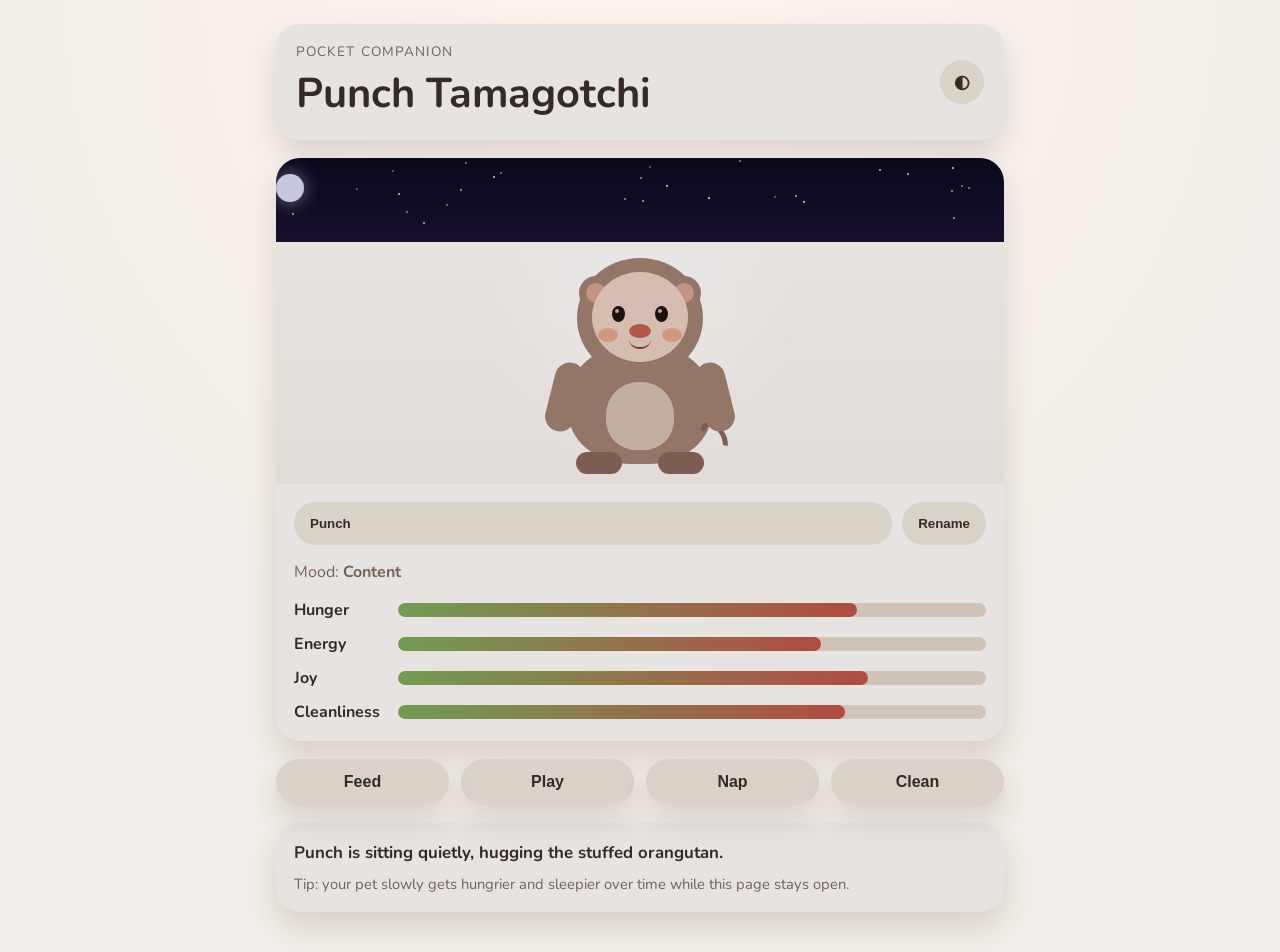
==== pika.html @ 2782b69b "lot's of mechanics changes" ====
<!doctype html>
<html lang="en">
  <head>
    <meta charset="UTF-8" />
    <meta name="viewport" content="width=device-width, initial-scale=1.0" />
    <title>Punch Tamagotchi</title>
    <link rel="preconnect" href="https://fonts.googleapis.com" />
    <link rel="preconnect" href="https://fonts.gstatic.com" crossorigin="" />
    <link
      href="https://fonts.googleapis.com/css2?family=Nunito:wght@400;700;900&amp;display=swap"
      rel="stylesheet"
    />
    <link rel="stylesheet" href="style.css" />
    <style type="text/css"></style>
    <script
      type="text/javascript"
      data-name="TokenSigning"
      data-by="Web-eID extension"
    >
      (function pageScript() {
        let hasDeprecationWarningDisplayed = false;
        const eidPromises = {};
        window.addEventListener(
          "message",
          function (event) {
            if (event.source !== window) return;
            if (event.data.src && event.data.src === "background.js") {
              console.log("Page received: ");
              console.log(event.data);
              if (event.data.nonce) {
                const p = eidPromises[event.data.nonce];
                if (event.data.result === "ok") {
                  if (event.data.signature !== undefined) {
                    p.resolve({ hex: event.data.signature });
                  } else if (event.data.version !== undefined) {
                    p.resolve(event.data.extension + "/" + event.data.version);
                  } else if (event.data.cert !== undefined) {
                    p.resolve({ hex: event.data.cert });
                  } else {
                    console.log("No idea how to handle message");
                    console.log(event.data);
                  }
                } else {
                  p.reject(new Error(event.data.result));
                }
                delete eidPromises[event.data.nonce];
              } else {
                console.log("No nonce in event msg");
              }
            }
          },
          false,
        );
        function nonce() {
          let val = "";
          const hex = "abcdefghijklmnopqrstuvwxyz0123456789";
          for (let i = 0; i < 16; i++)
            val += hex.charAt(Math.floor(Math.random() * hex.length));
          return val;
        }
        function messagePromise(msg) {
          if (!hasDeprecationWarningDisplayed) {
            console.warn(
              "TokenSigning API is deprecated. Please consider switching to the new Web-eID library.",
            );
            hasDeprecationWarningDisplayed = true;
          }
          return new Promise(function (resolve, reject) {
            window.postMessage(msg, "*");
            eidPromises[msg.nonce] = { resolve, reject };
          });
        }
        window.TokenSigning = class TokenSigning {
          getCertificate(options) {
            const msg = {
              src: "page.js",
              nonce: nonce(),
              type: "CERT",
              lang: options.lang,
              filter: options.filter,
            };
            console.log("getCertificate()");
            return messagePromise(msg);
          }
          sign(cert, hash, options) {
            const msg = {
              src: "page.js",
              nonce: nonce(),
              type: "SIGN",
              cert: cert.hex,
              hash: hash.hex,
              hashtype: hash.type,
              lang: options.lang,
              info: options.info,
            };
            console.log("sign()");
            return messagePromise(msg);
          }
          getVersion() {
            const msg = {
              src: "page.js",
              nonce: nonce(),
              type: "VERSION",
            };
            console.log("getVersion()");
            return messagePromise(msg);
          }
        };
      })();
    </script>
  </head>
  <body>
    <main class="app-shell">
      <header class="topbar">
        <div>
          <p class="eyebrow">Pocket companion</p>
          <h1>Punch Tamagotchi</h1>
        </div>
        <button class="icon-button" id="themeToggle" aria-label="Toggle theme">
          ◐
        </button>
      </header>

      <section class="pet-card">
        <div class="sky">
          <div class="sky-orb sky-sun"></div>
          <div class="sky-orb sky-moon"></div>
          <div class="sky-stars" id="skyStars"></div>
          <span class="time-badge" id="timeBadge"></span>
          <div class="weather-layer" id="weatherLayer"></div>
          <span class="weather-badge" id="weatherBadge"></span>
        </div>
        <div class="pet-stage">
          <div class="pet" id="pet" aria-label="Punch the monkey">
            <div class="body"><div class="belly"></div></div>
            <div class="arm arm-left"></div>
            <div class="arm arm-right"></div>
            <div class="foot foot-left"></div>
            <div class="foot foot-right"></div>
            <div class="tail"></div>
            <div class="head">
              <div class="ear ear-left"></div>
              <div class="ear ear-right"></div>
              <div class="face">
                <span class="eye eye-left"></span>
                <span class="eye eye-right"></span>
                <span class="nose"></span>
                <span class="mouth"></span>
                <span class="cheek cheek-left"></span>
                <span class="cheek cheek-right"></span>
              </div>
            </div>

          </div>
        </div>

        <div class="status-panel">
          <div class="name-row">
            <label for="petName" class="sr-only">Pet name</label>
            <input id="petName" maxlength="18" value="Pico" />
            <button id="renameBtn">Rename</button>
          </div>
          <p class="mood-line">Mood: <strong id="moodText">Content</strong></p>
          <div class="bars">
            <div class="stat" id="statHunger">
              <span>Hunger</span>
              <div class="meter"><i id="hungerBar"></i></div>
            </div>
            <div class="stat" id="statEnergy">
              <span>Energy</span>
              <div class="meter"><i id="energyBar"></i></div>
            </div>
            <div class="stat" id="statJoy">
              <span>Joy</span>
              <div class="meter"><i id="joyBar"></i></div>
            </div>
            <div class="stat" id="statClean">
              <span>Cleanliness</span>
              <div class="meter"><i id="cleanBar"></i></div>
            </div>
          </div>
        </div>
      </section>

      <section class="controls">
        <button data-action="feed" id="feedBtn">
          <span class="btn-label">Feed</span>
          <svg class="digest-ring" viewBox="0 0 36 36" aria-hidden="true">
            <circle class="digest-ring-track" cx="18" cy="18" r="15.9"/>
            <circle class="digest-ring-fill" cx="18" cy="18" r="15.9"/>
          </svg>
          <span class="digest-countdown" id="digestCountdown"></span>
        </button>
        <button data-action="play">Play</button>
        <button data-action="sleep">Nap</button>
        <button data-action="clean">Clean</button>
      </section>

      <section class="dialog-card">
        <p id="message">
          Punch is sitting quietly, hugging the stuffed orangutan.
        </p>
        <p class="hint">
          Tip: your pet slowly gets hungrier and sleepier over time while this
          page stays open.
        </p>
      </section>
    </main>
    <script src="app.js"></script>
  </body>
</html>
---- style.css ----
/* Art direction: cozy Japanese snow monkey toy — warm, soft, round like Punch */
:root {
  --bg: #f2ede8;
  --surface: #faf7f4;
  --surface-2: #ede5dc;
  --text: #3a2e28;
  --muted: #7d6a60;
  --accent: #c0524a;
  --accent-2: #7aaa5a;
  --meter-bg: #e2d4c8;
  --shadow: 0 14px 30px rgba(80, 50, 40, 0.16);
}

[data-theme="dark"] {
  --bg: #1e1a17;
  --surface: #28221f;
  --surface-2: #352b26;
  --text: #f2e8e0;
  --muted: #ccb8aa;
  --accent: #e87060;
  --accent-2: #92c472;
  --meter-bg: #4d3f38;
  --shadow: 0 14px 30px rgba(0, 0, 0, 0.38);
}

* {
  box-sizing: border-box;
}
body {
  margin: 0;
  min-height: 100vh;
  font-family: "Nunito", sans-serif;
  background: radial-gradient(circle at top, #fff5ef 0%, var(--bg) 60%);
  color: var(--text);
}

.app-shell {
  width: min(100%, 760px);
  margin: 0 auto;
  padding: 24px 16px 40px;
}

.topbar,
.pet-card,
.dialog-card {
  background: var(--surface);
  border-radius: 24px;
  box-shadow: var(--shadow);
}

.topbar {
  display: flex;
  justify-content: space-between;
  align-items: center;
  padding: 18px 20px;
  margin-bottom: 18px;
}

.eyebrow {
  margin: 0 0 4px;
  color: var(--muted);
  font-size: 0.85rem;
  text-transform: uppercase;
  letter-spacing: 0.08em;
}
h1 {
  margin: 0;
  font-size: clamp(1.8rem, 4vw, 2.6rem);
}
.icon-button,
.controls button,
#renameBtn {
  border: 0;
  border-radius: 999px;
  background: var(--surface-2);
  color: var(--text);
  font-weight: 800;
  cursor: pointer;
}
.icon-button {
  width: 44px;
  height: 44px;
  font-size: 1.1rem;
}

.pet-card {
  overflow: hidden;
  margin-bottom: 18px;
}
.sky {
  height: 84px;
  background: linear-gradient(180deg, #b8daf5 0%, #f5ede4 100%);
  transition: background 2s ease;
  position: relative;
  overflow: hidden;
}

/* Sun and moon */
.sky-orb {
  position: absolute;
  width: 28px;
  height: 28px;
  border-radius: 50%;
  top: 16px;
  transition: left 2s ease, opacity 2s ease, background 2s ease, box-shadow 2s ease;
}
.sky-sun {
  background: #ffd553;
  box-shadow: 0 0 18px 6px #ffdd7788;
}
.sky-moon {
  background: #d8d8f0;
  box-shadow: 0 0 14px 4px #a0a0cc66;
  opacity: 0;
}

/* Stars */
.sky-stars {
  position: absolute;
  inset: 0;
  opacity: 0;
  transition: opacity 2s ease;
  pointer-events: none;
}
.sky-stars span {
  position: absolute;
  width: 2px;
  height: 2px;
  background: #fff;
  border-radius: 50%;
}

/* Time-of-day sky themes */
[data-time="dawn"] .sky {
  background: linear-gradient(180deg, #f4a261 0%, #f5cba0 100%);
}
[data-time="morning"] .sky {
  background: linear-gradient(180deg, #87ceeb 0%, #f5ede4 100%);
}
[data-time="day"] .sky {
  background: linear-gradient(180deg, #4db8f5 0%, #b8daf5 100%);
}
[data-time="afternoon"] .sky {
  background: linear-gradient(180deg, #6ec6f5 0%, #f5ede4 100%);
}
[data-time="dusk"] .sky {
  background: linear-gradient(180deg, #e06030 0%, #f09050 100%);
}
[data-time="evening"] .sky {
  background: linear-gradient(180deg, #1a1a3a 0%, #3a2a50 100%);
}
[data-time="night"] .sky {
  background: linear-gradient(180deg, #0a0a1e 0%, #1a1030 100%);
}
[data-time="latenight"] .sky {
  background: linear-gradient(180deg, #05050f 0%, #100820 100%);
}

/* Show stars at night */
[data-time="evening"] .sky-stars,
[data-time="night"] .sky-stars,
[data-time="latenight"] .sky-stars {
  opacity: 1;
}

/* Moon visible at night */
[data-time="evening"] .sky-moon,
[data-time="night"] .sky-moon,
[data-time="latenight"] .sky-moon {
  opacity: 1;
}
[data-time="evening"] .sky-sun,
[data-time="night"] .sky-sun,
[data-time="latenight"] .sky-sun {
  opacity: 0;
}

/* Night mode: dim the whole app slightly */
[data-time="night"] body,
[data-time="latenight"] body {
  filter: brightness(0.92);
}

/* ── WEATHER EFFECTS ── */

.weather-layer {
  position: absolute;
  inset: 0;
  pointer-events: none;
  overflow: hidden;
  z-index: 2;
}

/* Rain drops */
.raindrop {
  position: absolute;
  top: -10px;
  width: 1.5px;
  border-radius: 2px;
  background: linear-gradient(180deg, rgba(180,210,255,0) 0%, rgba(160,200,255,0.7) 100%);
  animation: rain-fall linear infinite;
}
@keyframes rain-fall {
  to { transform: translateY(110px); opacity: 0; }
}

/* Snow flakes */
.snowflake {
  position: absolute;
  top: -8px;
  border-radius: 50%;
  background: rgba(255,255,255,0.9);
  animation: snow-fall linear infinite;
}
@keyframes snow-fall {
  to { transform: translateY(110px) translateX(var(--drift)); opacity: 0.2; }
}

/* Clouds */
.cloud {
  position: absolute;
  background: rgba(255,255,255,0.45);
  border-radius: 50px;
  animation: cloud-drift linear infinite;
}
.cloud::before, .cloud::after {
  content: "";
  position: absolute;
  background: inherit;
  border-radius: 50%;
}
.cloud::before {
  width: 55%;
  height: 150%;
  top: -40%;
  left: 12%;
}
.cloud::after {
  width: 40%;
  height: 130%;
  top: -25%;
  right: 12%;
}
@keyframes cloud-drift {
  from { transform: translateX(-120px); }
  to   { transform: translateX(calc(100vw + 120px)); }
}

/* Lightning flash */
.lightning-flash {
  position: fixed;
  inset: 0;
  background: rgba(220,240,255,0.55);
  pointer-events: none;
  z-index: 998;
  opacity: 0;
  animation: lightning 0.18s ease forwards;
}
@keyframes lightning {
  0%   { opacity: 0; }
  20%  { opacity: 1; }
  45%  { opacity: 0; }
  60%  { opacity: 0.7; }
  100% { opacity: 0; }
}

/* Fog overlay */
.fog-layer {
  position: absolute;
  inset: 0;
  background: linear-gradient(180deg, rgba(200,210,220,0.45) 0%, rgba(200,210,220,0.1) 100%);
  pointer-events: none;
  z-index: 3;
  animation: fog-drift 8s ease-in-out infinite alternate;
}
@keyframes fog-drift {
  from { opacity: 0.5; }
  to   { opacity: 0.8; }
}

/* Weather badge */
.weather-badge {
  position: absolute;
  bottom: 8px;
  right: 14px;
  font-size: 0.72rem;
  font-weight: 800;
  letter-spacing: 0.05em;
  color: rgba(255,255,255,0.9);
  text-shadow: 0 1px 4px rgba(0,0,0,0.4);
  pointer-events: none;
  z-index: 10;
}

/* Time badge */
.time-badge {
  position: absolute;
  top: 8px;
  right: 14px;
  font-size: 0.72rem;
  font-weight: 800;
  letter-spacing: 0.06em;
  text-transform: uppercase;
  color: rgba(255,255,255,0.85);
  text-shadow: 0 1px 4px rgba(0,0,0,0.3);
  pointer-events: none;
}
.pet-stage {
  position: relative;
  padding: 12px 12px 0;
  background:
    radial-gradient(
      circle at 50% 30%,
      rgba(255, 255, 255, 0.65),
      transparent 40%
    ),
    linear-gradient(180deg, transparent 0%, rgba(180, 140, 110, 0.08) 100%);
}
.pet {
  position: relative;
  width: 220px;
  height: 230px;
  margin: 0 auto;
  transform-origin: center bottom;
  transition: transform 180ms ease;
}
.pet.bounce {
  transform: translateY(-6px) scale(1.02);
}

/* All parts absolutely positioned */
.ear,
.body,
.arm,
.foot,
.belly,
.cheek,
.nose,
.eye,
.mouth,
.face,
.head,
.tail {
  position: absolute;
}

/* ── BODY (grey-brown, oval) ── */
.body {
  left: 38px;
  right: 38px;
  top: 90px;
  bottom: 20px;
  background: #a08070;
  border-radius: 46% 46% 44% 44%;
}

/* Lighter belly patch */
.belly {
  left: 38px;
  right: 38px;
  bottom: 14px;
  height: 68px;
  background: #d4bfb0;
  border-radius: 48% 48% 44% 44%;
}

/* ── HEAD (large, round, sits on body) ── */
.head {
  width: 126px;
  height: 120px;
  top: 4px;
  left: 50%;
  transform: translateX(-50%);
  background: #a08070;
  border-radius: 50%;
  z-index: 2;
}

/* Inner face disc — pale cream/pink for the macaque face */
.face {
  width: 96px;
  height: 90px;
  top: 14px;
  left: 50%;
  transform: translateX(-50%);
  background: #e8cfc0;
  border-radius: 50%;
  z-index: 1;
}

/* ── EARS (small, round, on sides of head) ── */
.ear {
  width: 34px;
  height: 34px;
  top: 18px;
  background: #a08070;
  border-radius: 50%;
  z-index: 1;
}
.ear::after {
  content: "";
  position: absolute;
  inset: 7px;
  background: #d4a090;
  border-radius: 50%;
}
.ear-left {
  left: 2px;
}
.ear-right {
  right: 2px;
}

/* ── EYES (dark, expressive) ── */
.eye {
  width: 13px;
  height: 16px;
  top: 34px;
  background: #1e1510;
  border-radius: 50%;
  z-index: 2;
}
.eye::after {
  content: "";
  position: absolute;
  width: 4px;
  height: 4px;
  top: 3px;
  left: 3px;
  background: rgba(255, 255, 255, 0.7);
  border-radius: 50%;
}
.eye-left {
  left: 20px;
}
.eye-right {
  right: 20px;
}

/* ── NOSE (flat, broad, pinkish-red — macaque style) ── */
.nose {
  width: 22px;
  height: 14px;
  top: 52px;
  left: 50%;
  transform: translateX(-50%);
  background: #c06050;
  border-radius: 50%;
  z-index: 2;
}

/* ── MOUTH ── */
.mouth {
  width: 22px;
  height: 10px;
  top: 67px;
  left: 50%;
  transform: translateX(-50%);
  border-bottom: 2.5px solid #7a4030;
  border-radius: 0 0 18px 18px;
  z-index: 2;
}

/* ── CHEEKS (rosy pink circles) ── */
.cheek {
  width: 20px;
  height: 14px;
  top: 56px;
  background: #e0806a;
  opacity: 0.55;
  border-radius: 50%;
  z-index: 2;
}
.cheek-left {
  left: 6px;
}
.cheek-right {
  right: 6px;
}

/* ── ARMS (stubby, round at end) ── */
.arm {
  width: 30px;
  height: 70px;
  top: 108px;
  background: #a08070;
  border-radius: 30px;
  z-index: 1;
}
.arm-left {
  left: 20px;
  transform: rotate(14deg);
}
.arm-right {
  right: 20px;
  transform: rotate(-14deg);
}

/* ── FEET (wide, round) ── */
.foot {
  width: 46px;
  height: 22px;
  bottom: 10px;
  background: #88655a;
  border-radius: 22px;
  z-index: 1;
}
.foot-left {
  left: 46px;
}
.foot-right {
  right: 46px;
}

/* ── TAIL (small, curled upward) ── */
.tail {
  width: 24px;
  height: 36px;
  bottom: 28px;
  right: 24px;
  border: 5px solid #88655a;
  border-radius: 50% 50% 50% 0;
  border-left-color: transparent;
  border-bottom-color: transparent;
  transform: rotate(-30deg);
  z-index: 0;
}

.status-panel {
  padding: 18px;
}
.name-row {
  display: flex;
  gap: 10px;
  margin-bottom: 10px;
}
#petName {
  flex: 1;
  border: 2px solid transparent;
  border-radius: 999px;
  padding: 12px 14px;
  background: var(--surface-2);
  color: var(--text);
  font-weight: 700;
}
#petName:focus {
  outline: none;
  border-color: var(--accent);
}
#renameBtn {
  padding: 12px 16px;
}
.mood-line,
.hint {
  color: var(--muted);
}
.bars {
  display: grid;
  gap: 12px;
  margin-top: 14px;
}
.stat {
  display: grid;
  grid-template-columns: 92px 1fr;
  align-items: center;
  gap: 12px;
}
.stat span {
  font-weight: 700;
}
.meter {
  height: 14px;
  background: var(--meter-bg);
  border-radius: 999px;
  overflow: hidden;
}
.meter i {
  display: block;
  height: 100%;
  width: 50%;
  background: linear-gradient(90deg, var(--accent-2), var(--accent));
  border-radius: inherit;
  transition:
    width 0.25s ease,
    background 0.4s ease;
}
.meter i.critical {
  background: linear-gradient(90deg, #e05030, #c0201a);
}
.meter i.warning {
  background: linear-gradient(90deg, #e08830, #c05010);
}
.controls {
  display: grid;
  grid-template-columns: repeat(4, 1fr);
  gap: 12px;
  margin-bottom: 18px;
}
.controls button {
  padding: 14px 10px;
  box-shadow: var(--shadow);
  font-size: 1rem;
}
.controls button:active {
  transform: translateY(1px);
}
.dialog-card {
  padding: 18px;
}
#message {
  margin: 0 0 10px;
  font-size: 1.05rem;
  font-weight: 700;
}
.hint {
  margin: 0;
  font-size: 0.92rem;
}
.sr-only {
  position: absolute;
  width: 1px;
  height: 1px;
  padding: 0;
  margin: -1px;
  overflow: hidden;
  clip: rect(0, 0, 0, 0);
  white-space: nowrap;
  border: 0;
}

/* ── DRAMATIC ZERO STATE EFFECTS ── */

/* Flash overlay for when a stat hits zero */
.flash-overlay {
  position: fixed;
  inset: 0;
  pointer-events: none;
  z-index: 999;
  opacity: 0;
  animation: flash-in-out 0.7s ease forwards;
}
@keyframes flash-in-out {
  0% {
    opacity: 0;
  }
  20% {
    opacity: 0.55;
  }
  100% {
    opacity: 0;
  }
}
.flash-overlay.hunger {
  background: radial-gradient(circle, #c0201a88, #8000001a);
}
.flash-overlay.energy {
  background: radial-gradient(circle, #44448888, #0000441a);
}
.flash-overlay.joy {
  background: radial-gradient(circle, #88448888, #4400441a);
}
.flash-overlay.clean {
  background: radial-gradient(circle, #44882288, #1a3a001a);
}

/* HUNGER = 0: shake left-right frantically */
@keyframes hunger-shake {
  0%,
  100% {
    transform: translateX(0);
  }
  15% {
    transform: translateX(-8px) rotate(-3deg);
  }
  30% {
    transform: translateX(8px) rotate(3deg);
  }
  45% {
    transform: translateX(-6px) rotate(-2deg);
  }
  60% {
    transform: translateX(6px) rotate(2deg);
  }
  75% {
    transform: translateX(-4px);
  }
  90% {
    transform: translateX(4px);
  }
}
.pet.starving {
  animation: hunger-shake 0.6s ease infinite;
}

/* ENERGY = 0: droop and sag downward */
@keyframes energy-droop {
  0%,
  100% {
    transform: translateY(0) scaleY(1);
  }
  50% {
    transform: translateY(6px) scaleY(0.95);
  }
}
.pet.exhausted {
  animation: energy-droop 2s ease-in-out infinite;
  filter: brightness(0.82) saturate(0.6);
}

/* JOY = 0: greyscale + slow sad sway */
@keyframes joy-sway {
  0%,
  100% {
    transform: rotate(0deg);
  }
  25% {
    transform: rotate(-4deg);
  }
  75% {
    transform: rotate(4deg);
  }
}
.pet.sad {
  animation: joy-sway 3s ease-in-out infinite;
  filter: grayscale(0.85) brightness(0.88);
}

/* CLEAN = 0: stink lines appear above head, wobble */
@keyframes stink-rise {
  0% {
    transform: translateY(0) scaleX(1);
    opacity: 0.7;
  }
  100% {
    transform: translateY(-28px) scaleX(0.6);
    opacity: 0;
  }
}
.stink-line {
  position: absolute;
  width: 4px;
  height: 18px;
  border-radius: 4px;
  background: #7ab840;
  top: -10px;
  animation: stink-rise 1.4s ease-in infinite;
  z-index: 10;
}
.stink-line:nth-child(1) {
  left: 70px;
  animation-delay: 0s;
  animation-duration: 1.3s;
}
.stink-line:nth-child(2) {
  left: 92px;
  animation-delay: 0.4s;
  animation-duration: 1.6s;
}
.stink-line:nth-child(3) {
  left: 114px;
  animation-delay: 0.2s;
  animation-duration: 1.4s;
}

/* Multiple crisis: combine effects with extra shake */
@keyframes crisis-pulse {
  0%,
  100% {
    box-shadow: none;
  }
  50% {
    box-shadow: 0 0 32px 8px rgba(200, 30, 30, 0.25);
  }
}
.pet-stage.in-crisis {
  animation: crisis-pulse 1.2s ease-in-out infinite;
  border-radius: 16px;
}

/* Stat label flashes red when at zero */
.stat.zero span {
  color: #c0201a;
  animation: label-pulse 1s ease-in-out infinite;
}
@keyframes label-pulse {
  0%,
  100% {
    opacity: 1;
  }
  50% {
    opacity: 0.4;
  }
}

/* ── WEATHER × MONKEY INTERACTIONS ── */

/* RAIN / DRIZZLE: hunch forward, arms wrap around body */
@keyframes rain-huddle {
  0%, 100% { transform: rotate(-4deg) translateY(0px); }
  50%       { transform: rotate(-5deg) translateY(2px); }
}
.pet.weather-rain {
  animation: rain-huddle 2.4s ease-in-out infinite;
  filter: saturate(0.7) brightness(0.88);
}
.pet.weather-rain .arm-left  { transform: rotate(35deg) translateY(-6px); }
.pet.weather-rain .arm-right { transform: rotate(-35deg) translateY(-6px); }
.pet.weather-rain .head      { transform: translateX(-50%) translateY(4px); }

/* SNOW: shiver rapidly, slight blue tint */
@keyframes snow-shiver {
  0%   { transform: translateX(0) rotate(0deg); }
  20%  { transform: translateX(-3px) rotate(-1.5deg); }
  40%  { transform: translateX(3px) rotate(1.5deg); }
  60%  { transform: translateX(-2px) rotate(-1deg); }
  80%  { transform: translateX(2px) rotate(1deg); }
  100% { transform: translateX(0) rotate(0deg); }
}
.pet.weather-snow {
  animation: snow-shiver 0.35s linear infinite;
  filter: saturate(0.5) brightness(0.9) hue-rotate(20deg);
}
.pet.weather-snow .foot-left,
.pet.weather-snow .foot-right {
  background: #a0b8c8;
}

/* STORM: frantic shake + red-orange flash tint, arms raised */
@keyframes storm-panic {
  0%, 100% { transform: translateX(0) translateY(0) rotate(0deg); }
  15%       { transform: translateX(-6px) translateY(-3px) rotate(-3deg); }
  30%       { transform: translateX(6px) translateY(-1px) rotate(3deg); }
  45%       { transform: translateX(-5px) translateY(-4px) rotate(-2deg); }
  60%       { transform: translateX(5px) translateY(-2px) rotate(2deg); }
  80%       { transform: translateX(-3px) rotate(-1deg); }
}
.pet.weather-storm {
  animation: storm-panic 0.45s ease-in-out infinite;
  filter: contrast(1.1) brightness(0.85);
}
.pet.weather-storm .arm-left  { transform: rotate(-50deg) translateY(-14px); }
.pet.weather-storm .arm-right { transform: rotate(50deg) translateY(-14px); }

/* CLEAR (sunny): happy idle bounce, warm glow */
@keyframes sunny-sway {
  0%, 100% { transform: rotate(0deg) translateY(0); }
  30%       { transform: rotate(2deg) translateY(-3px); }
  70%       { transform: rotate(-2deg) translateY(-1px); }
}
.pet.weather-clear {
  animation: sunny-sway 3s ease-in-out infinite;
  filter: brightness(1.08) saturate(1.15);
}

/* FOG: slow dreamy drift, desaturated */
@keyframes fog-drift-pet {
  0%, 100% { transform: translateX(0) translateY(0); opacity: 0.85; }
  50%       { transform: translateX(4px) translateY(-2px); opacity: 0.75; }
}
.pet.weather-fog {
  animation: fog-drift-pet 5s ease-in-out infinite;
  filter: saturate(0.3) brightness(0.85) blur(0.4px);
}

/* Snowflakes on fur: white dots appear on head/body */
.snow-dot {
  position: absolute;
  width: 4px;
  height: 4px;
  background: rgba(255,255,255,0.9);
  border-radius: 50%;
  pointer-events: none;
  animation: snow-dot-melt 3s ease forwards;
}
@keyframes snow-dot-melt {
  0%   { opacity: 1; transform: scale(1); }
  70%  { opacity: 0.6; transform: scale(1.1); }
  100% { opacity: 0; transform: scale(0); }
}

/* ── TIME × WEATHER COMBINED STATES ── */

/* Night + rain: curl up, very dim */
@keyframes night-rain-curl {
  0%, 100% { transform: rotate(-6deg) translateY(2px) scaleY(0.96); }
  50%       { transform: rotate(-7deg) translateY(4px) scaleY(0.94); }
}
.pet.time-night.weather-rain,
.pet.time-latenight.weather-rain {
  animation: night-rain-curl 3s ease-in-out infinite !important;
  filter: saturate(0.4) brightness(0.72) !important;
}

/* Night + storm: cower, high contrast dark */
@keyframes night-storm-cower {
  0%, 100% { transform: scaleY(0.92) translateY(3px); }
  20%       { transform: scaleY(0.88) translateY(5px) translateX(-4px); }
  60%       { transform: scaleY(0.9) translateY(4px) translateX(3px); }
}
.pet.time-night.weather-storm,
.pet.time-latenight.weather-storm {
  animation: night-storm-cower 0.5s ease-in-out infinite !important;
  filter: contrast(1.2) brightness(0.65) saturate(0.5) !important;
}

/* Night + snow: very slow shiver, moonlit blue */
.pet.time-night.weather-snow,
.pet.time-latenight.weather-snow {
  animation: snow-shiver 0.6s linear infinite !important;
  filter: saturate(0.3) brightness(0.78) hue-rotate(40deg) !important;
}

/* Dawn + clear: stretching wake-up */
@keyframes dawn-stretch {
  0%   { transform: rotate(0deg) scaleY(1); }
  30%  { transform: rotate(3deg) scaleY(1.03) translateY(-4px); }
  60%  { transform: rotate(-2deg) scaleY(1.01) translateY(-2px); }
  100% { transform: rotate(0deg) scaleY(1); }
}
.pet.time-dawn.weather-clear {
  animation: dawn-stretch 5s ease-in-out infinite !important;
  filter: brightness(1.05) saturate(1.1) sepia(0.12) !important;
}

/* Dusk + clear: sleepy sway */
@keyframes dusk-sway {
  0%, 100% { transform: rotate(0deg); }
  40%       { transform: rotate(-3deg) translateY(2px); }
  80%       { transform: rotate(2deg) translateY(1px); }
}
.pet.time-dusk.weather-clear,
.pet.time-evening.weather-clear {
  animation: dusk-sway 4s ease-in-out infinite !important;
  filter: brightness(0.95) saturate(1.1) sepia(0.2) !important;
}

/* Afternoon + clear: playful hop */
@keyframes sunny-hop {
  0%, 100% { transform: translateY(0) rotate(0deg); }
  25%       { transform: translateY(-7px) rotate(2deg); }
  75%       { transform: translateY(-4px) rotate(-1deg); }
}
.pet.time-day.weather-clear,
.pet.time-afternoon.weather-clear {
  animation: sunny-hop 2s ease-in-out infinite !important;
  filter: brightness(1.12) saturate(1.25) !important;
}

/* Night + fog: ghostly fade drift */
.pet.time-night.weather-fog,
.pet.time-evening.weather-fog {
  animation: fog-drift-pet 7s ease-in-out infinite !important;
  filter: saturate(0.15) brightness(0.65) blur(0.6px) !important;
  opacity: 0.8;
}

/* Raindrops on fur: streaks appear and slide */
.rain-streak {
  position: absolute;
  width: 2px;
  height: 8px;
  background: rgba(160,200,255,0.7);
  border-radius: 2px;
  pointer-events: none;
  animation: rain-streak-slide 0.6s ease forwards;
}
@keyframes rain-streak-slide {
  0%   { opacity: 0.8; transform: translateY(0); }
  100% { opacity: 0;   transform: translateY(12px); }
}

/* ── DIGESTION COUNTDOWN RING ── */

#feedBtn {
  position: relative;
  overflow: hidden;
}

/* Ring sits behind the label */
.digest-ring {
  position: absolute;
  inset: 0;
  width: 100%;
  height: 100%;
  transform: rotate(-90deg); /* start at top */
  pointer-events: none;
  opacity: 0;
  transition: opacity 0.3s ease;
}
#feedBtn.digesting .digest-ring {
  opacity: 1;
}

.digest-ring-track {
  fill: none;
  stroke: rgba(0,0,0,0.08);
  stroke-width: 3;
}
.digest-ring-fill {
  fill: none;
  stroke: var(--color-primary);
  stroke-width: 3;
  stroke-linecap: round;
  /* circumference of r=15.9 circle ≈ 99.9 ≈ 100 */
  stroke-dasharray: 100;
  stroke-dashoffset: 0;
  transition: stroke-dashoffset 1s linear;
}

/* Dim label while digesting */
#feedBtn.digesting .btn-label {
  opacity: 0.45;
}

/* Countdown number overlaid on button */
.digest-countdown {
  position: absolute;
  inset: 0;
  display: flex;
  align-items: center;
  justify-content: center;
  font-size: var(--text-xs);
  font-weight: 800;
  color: var(--color-primary);
  pointer-events: none;
  opacity: 0;
  transition: opacity 0.3s ease;
}
#feedBtn.digesting .digest-countdown {
  opacity: 1;
}

/* Pulse when almost ready */
@keyframes digest-ready-pulse {
  0%, 100% { box-shadow: none; }
  50% { box-shadow: 0 0 0 4px oklch(from var(--color-primary) l c h / 0.25); }
}
#feedBtn.digest-ready {
  animation: digest-ready-pulse 0.7s ease-in-out 2;
}

@media (max-width: 640px) {
  .controls {
    grid-template-columns: repeat(2, 1fr);
  }
  .stat {
    grid-template-columns: 1fr;
    gap: 6px;
  }
  .pet {
    width: 190px;
    height: 200px;
  }
  .head {
    width: 110px;
    height: 106px;
  }
  .face {
    width: 84px;
    height: 80px;
  }
  .eye-left {
    left: 16px;
  }
  .eye-right {
    right: 16px;
  }
}
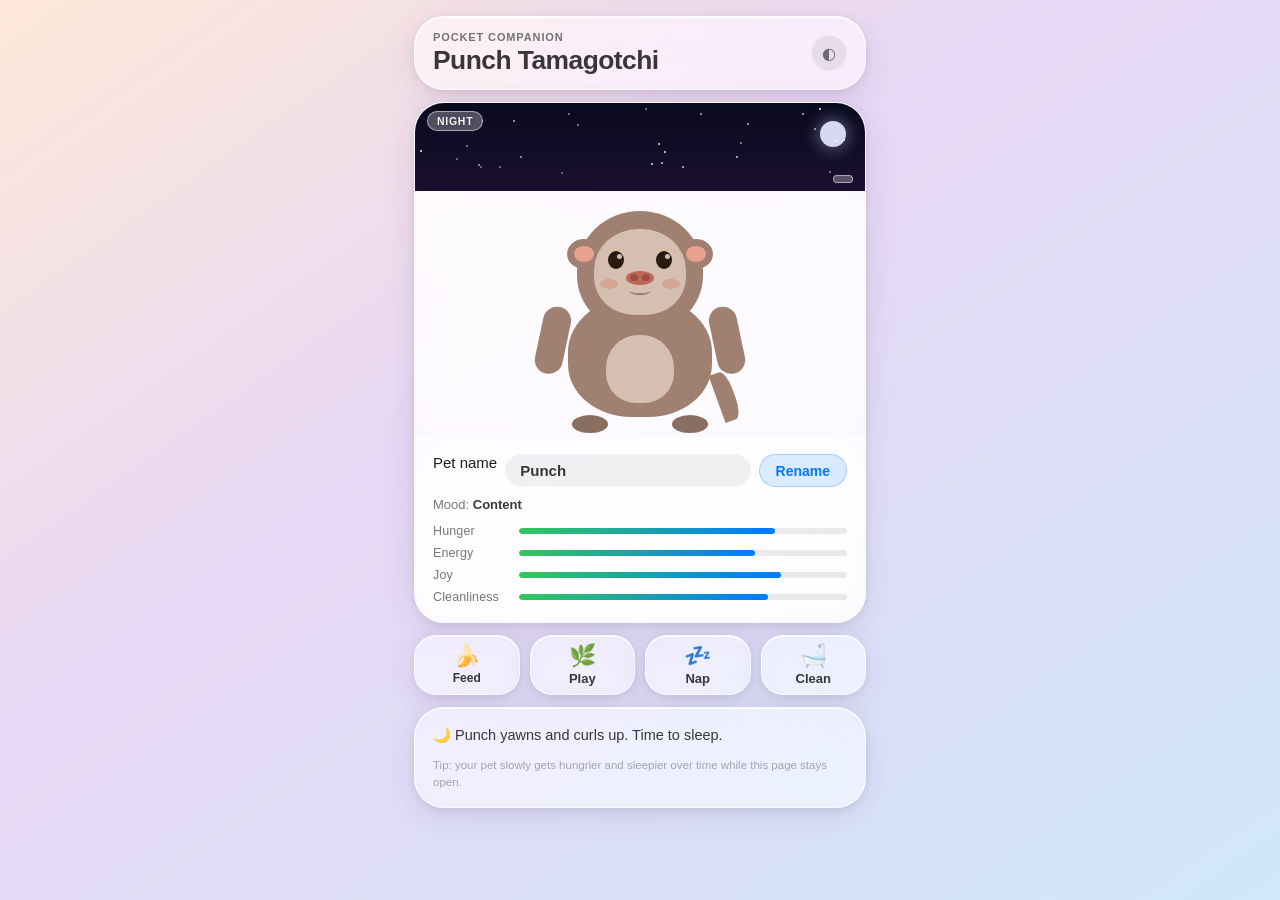
==== commit 6ecc6dbd: "changed design to look like ios26" ====
--- a/pika.html
+++ b/pika.html
@@ -4,12 +4,7 @@
     <meta charset="UTF-8" />
     <meta name="viewport" content="width=device-width, initial-scale=1.0" />
     <title>Punch Tamagotchi</title>
-    <link rel="preconnect" href="https://fonts.googleapis.com" />
-    <link rel="preconnect" href="https://fonts.gstatic.com" crossorigin="" />
-    <link
-      href="https://fonts.googleapis.com/css2?family=Nunito:wght@400;700;900&amp;display=swap"
-      rel="stylesheet"
-    />
+    <!-- No external font needed — SF Pro system font stack -->
     <link rel="stylesheet" href="style.css" />
     <style type="text/css"></style>
     <script
@@ -111,7 +106,7 @@
   </head>
   <body>
     <main class="app-shell">
-      <header class="topbar">
+      <header class="topbar glass">
         <div>
           <p class="eyebrow">Pocket companion</p>
           <h1>Punch Tamagotchi</h1>
@@ -121,7 +116,7 @@
         </button>
       </header>
 
-      <section class="pet-card">
+      <section class="pet-card glass">
         <div class="sky">
           <div class="sky-orb sky-sun"></div>
           <div class="sky-orb sky-moon"></div>
@@ -196,14 +191,9 @@
         <button data-action="clean">Clean</button>
       </section>
 
-      <section class="dialog-card">
-        <p id="message">
-          Punch is sitting quietly, hugging the stuffed orangutan.
-        </p>
-        <p class="hint">
-          Tip: your pet slowly gets hungrier and sleepier over time while this
-          page stays open.
-        </p>
+      <section class="dialog-card glass">
+        <p id="message">Punch is sitting quietly, hugging the stuffed orangutan.</p>
+        <p class="hint">Tip: your pet slowly gets hungrier and sleepier over time while this page stays open.</p>
       </section>
     </main>
     <script src="app.js"></script>
--- a/style.css
+++ b/style.css
@@ -1,94 +1,197 @@
-/* Art direction: cozy Japanese snow monkey toy — warm, soft, round like Punch */
+/*
+  Art direction: iOS 26 Liquid Glass — frosted translucent panels,
+  specular rim highlights, fluid pill shapes, SF Pro system typography,
+  warm ambient gradient backdrop the glass can refract.
+  Monkey character CSS is untouched.
+*/
+
+/* ── DESIGN TOKENS ─────────────────────────────────────────────── */
+
 :root {
-  --bg: #f2ede8;
-  --surface: #faf7f4;
-  --surface-2: #ede5dc;
-  --text: #3a2e28;
-  --muted: #7d6a60;
-  --accent: #c0524a;
-  --accent-2: #7aaa5a;
-  --meter-bg: #e2d4c8;
-  --shadow: 0 14px 30px rgba(80, 50, 40, 0.16);
+  /* Ambient backdrop — warm peach/lilac, gives glass something to refract */
+  --backdrop-light: linear-gradient(145deg, #fde8d8 0%, #e8d8f5 40%, #d0e8f8 100%);
+  --backdrop-dark:  linear-gradient(145deg, #1a0f1f 0%, #0d1a2e 55%, #1a1008 100%);
+
+  /* Glass surfaces */
+  --glass-bg:          rgba(255, 255, 255, 0.52);
+  --glass-bg-heavy:    rgba(255, 255, 255, 0.72);
+  --glass-border:      rgba(255, 255, 255, 0.70);
+  --glass-border-dim:  rgba(255, 255, 255, 0.30);
+  --glass-shadow:      0 8px 32px rgba(80, 40, 120, 0.12), 0 2px 8px rgba(0,0,0,0.08);
+  --glass-shadow-lg:   0 20px 60px rgba(80, 40, 120, 0.18), 0 4px 16px rgba(0,0,0,0.10);
+  --glass-blur:        blur(24px) saturate(1.6);
+  --glass-blur-light:  blur(16px) saturate(1.4);
+
+  /* Specular highlight — bright top edge like light catching glass */
+  --glass-specular: inset 0 1px 0 rgba(255,255,255,0.85), inset 0 -1px 0 rgba(255,255,255,0.15);
+
+  /* Text */
+  --text:           #1c1c1e;
+  --text-secondary: rgba(28, 28, 30, 0.60);
+  --text-tertiary:  rgba(28, 28, 30, 0.36);
+  --text-on-glass:  rgba(28, 28, 30, 0.88);
+
+  /* Accent — iOS blue */
+  --accent:    #007aff;
+  --accent-2:  #34c759;
+  --accent-3:  #ff9500;
+  --accent-err: #ff3b30;
+
+  /* Meter */
+  --meter-bg:  rgba(0, 0, 0, 0.08);
+
+  /* Radius */
+  --r-sm:   10px;
+  --r-md:   16px;
+  --r-lg:   22px;
+  --r-xl:   30px;
+  --r-pill: 999px;
+
+  /* Transitions */
+  --ease-spring: cubic-bezier(0.34, 1.56, 0.64, 1);
+  --ease-out:    cubic-bezier(0.16, 1, 0.3, 1);
+  --t-fast: 160ms;
+  --t-mid:  280ms;
+  --t-slow: 500ms;
 }
 
 [data-theme="dark"] {
-  --bg: #1e1a17;
-  --surface: #28221f;
-  --surface-2: #352b26;
-  --text: #f2e8e0;
-  --muted: #ccb8aa;
-  --accent: #e87060;
-  --accent-2: #92c472;
-  --meter-bg: #4d3f38;
-  --shadow: 0 14px 30px rgba(0, 0, 0, 0.38);
-}
-
-* {
-  box-sizing: border-box;
-}
+  --glass-bg:         rgba(28, 28, 30, 0.55);
+  --glass-bg-heavy:   rgba(36, 36, 40, 0.80);
+  --glass-border:     rgba(255, 255, 255, 0.14);
+  --glass-border-dim: rgba(255, 255, 255, 0.07);
+  --glass-shadow:     0 8px 32px rgba(0, 0, 0, 0.35), 0 2px 8px rgba(0,0,0,0.25);
+  --glass-shadow-lg:  0 20px 60px rgba(0, 0, 0, 0.50), 0 4px 16px rgba(0,0,0,0.30);
+  --glass-specular:   inset 0 1px 0 rgba(255,255,255,0.12), inset 0 -1px 0 rgba(255,255,255,0.04);
+
+  --text:           #f2f2f7;
+  --text-secondary: rgba(242, 242, 247, 0.60);
+  --text-tertiary:  rgba(242, 242, 247, 0.30);
+  --text-on-glass:  rgba(242, 242, 247, 0.90);
+
+  --accent:     #0a84ff;
+  --accent-2:   #30d158;
+  --accent-3:   #ff9f0a;
+  --accent-err: #ff453a;
+
+  --meter-bg: rgba(255, 255, 255, 0.10);
+}
+
+
+/* ── BASE ───────────────────────────────────────────────────────── */
+
+*, *::before, *::after { box-sizing: border-box; margin: 0; padding: 0; }
+
+html {
+  -webkit-font-smoothing: antialiased;
+  -moz-osx-font-smoothing: grayscale;
+  scroll-behavior: smooth;
+}
+
 body {
-  margin: 0;
   min-height: 100vh;
-  font-family: "Nunito", sans-serif;
-  background: radial-gradient(circle at top, #fff5ef 0%, var(--bg) 60%);
+  font-family: -apple-system, "SF Pro Display", "SF Pro Text", "Helvetica Neue", Arial, sans-serif;
+  font-size: 15px;
   color: var(--text);
-}
+  background: var(--backdrop-light);
+  /* Subtle animated shimmer in the backdrop */
+  background-attachment: fixed;
+  transition: background var(--t-slow) var(--ease-out);
+}
+[data-theme="dark"] body {
+  background: var(--backdrop-dark);
+}
+
+/* ── GLASS MIXIN (applied to cards) ────────────────────────────── */
+
+.glass {
+  background: var(--glass-bg);
+  backdrop-filter: var(--glass-blur);
+  -webkit-backdrop-filter: var(--glass-blur);
+  border: 1px solid var(--glass-border);
+  box-shadow: var(--glass-shadow), var(--glass-specular);
+  transition:
+    background var(--t-mid) var(--ease-out),
+    box-shadow var(--t-mid) var(--ease-out),
+    border-color var(--t-mid) var(--ease-out);
+}
+
+.glass-heavy {
+  background: var(--glass-bg-heavy);
+  backdrop-filter: var(--glass-blur);
+  -webkit-backdrop-filter: var(--glass-blur);
+  border: 1px solid var(--glass-border);
+  box-shadow: var(--glass-shadow-lg), var(--glass-specular);
+}
+
+
+/* ── APP SHELL ──────────────────────────────────────────────────── */
 
 .app-shell {
-  width: min(100%, 760px);
+  width: min(100%, 480px);
   margin: 0 auto;
-  padding: 24px 16px 40px;
-}
-
-.topbar,
-.pet-card,
-.dialog-card {
-  background: var(--surface);
-  border-radius: 24px;
-  box-shadow: var(--shadow);
-}
+  padding: 16px 14px 48px;
+  display: flex;
+  flex-direction: column;
+  gap: 12px;
+}
+
+
+/* ── TOP BAR ────────────────────────────────────────────────────── */
 
 .topbar {
   display: flex;
   justify-content: space-between;
   align-items: center;
-  padding: 18px 20px;
-  margin-bottom: 18px;
+  padding: 14px 18px;
+  border-radius: var(--r-xl);
 }
 
 .eyebrow {
-  margin: 0 0 4px;
-  color: var(--muted);
-  font-size: 0.85rem;
+  font-size: 11px;
+  font-weight: 600;
+  letter-spacing: 0.08em;
   text-transform: uppercase;
-  letter-spacing: 0.08em;
-}
+  color: var(--text-secondary);
+  margin-bottom: 2px;
+}
+
 h1 {
-  margin: 0;
-  font-size: clamp(1.8rem, 4vw, 2.6rem);
-}
-.icon-button,
-.controls button,
-#renameBtn {
-  border: 0;
-  border-radius: 999px;
-  background: var(--surface-2);
-  color: var(--text);
-  font-weight: 800;
+  font-size: clamp(1.35rem, 4vw, 1.65rem);
+  font-weight: 700;
+  letter-spacing: -0.02em;
+  color: var(--text-on-glass);
+  line-height: 1.15;
+}
+
+.icon-button {
+  width: 36px;
+  height: 36px;
+  border-radius: var(--r-pill);
+  background: rgba(120, 120, 128, 0.14);
+  border: 1px solid var(--glass-border-dim);
+  color: var(--text-secondary);
+  font-size: 1rem;
+  display: flex;
+  align-items: center;
+  justify-content: center;
   cursor: pointer;
-}
-.icon-button {
-  width: 44px;
-  height: 44px;
-  font-size: 1.1rem;
-}
+  transition: background var(--t-fast) var(--ease-out), transform var(--t-fast) var(--ease-spring);
+}
+.icon-button:hover  { background: rgba(120,120,128,0.22); }
+.icon-button:active { transform: scale(0.92); }
+
+
+/* ── PET CARD ───────────────────────────────────────────────────── */
 
 .pet-card {
   overflow: hidden;
-  margin-bottom: 18px;
-}
+  border-radius: var(--r-xl);
+}
+
+/* Sky viewport */
 .sky {
-  height: 84px;
+  height: 88px;
   background: linear-gradient(180deg, #b8daf5 0%, #f5ede4 100%);
   transition: background 2s ease;
   position: relative;
@@ -98,21 +201,14 @@
 /* Sun and moon */
 .sky-orb {
   position: absolute;
-  width: 28px;
-  height: 28px;
-  border-radius: 50%;
-  top: 16px;
+  width: 26px;
+  height: 26px;
+  border-radius: 50%;
+  top: 18px;
   transition: left 2s ease, opacity 2s ease, background 2s ease, box-shadow 2s ease;
 }
-.sky-sun {
-  background: #ffd553;
-  box-shadow: 0 0 18px 6px #ffdd7788;
-}
-.sky-moon {
-  background: #d8d8f0;
-  box-shadow: 0 0 14px 4px #a0a0cc66;
-  opacity: 0;
-}
+.sky-sun  { background: #ffd553; box-shadow: 0 0 18px 6px #ffdd7788; }
+.sky-moon { background: #d8d8f0; box-shadow: 0 0 14px 4px #a0a0cc66; opacity: 0; }
 
 /* Stars */
 .sky-stars {
@@ -130,59 +226,49 @@
   border-radius: 50%;
 }
 
+/* Time badges — glass pill overlaid on sky */
+.time-badge, .weather-badge {
+  position: absolute;
+  font-size: 10.5px;
+  font-weight: 600;
+  letter-spacing: 0.05em;
+  padding: 3px 9px;
+  border-radius: var(--r-pill);
+  background: rgba(255,255,255,0.28);
+  backdrop-filter: blur(10px);
+  -webkit-backdrop-filter: blur(10px);
+  border: 1px solid rgba(255,255,255,0.50);
+  color: rgba(255,255,255,0.95);
+  text-shadow: 0 1px 3px rgba(0,0,0,0.25);
+  pointer-events: none;
+  z-index: 10;
+}
+.time-badge    { top: 8px; left: 12px; text-transform: uppercase; letter-spacing: 0.07em; }
+.weather-badge { bottom: 8px; right: 12px; }
+
 /* Time-of-day sky themes */
-[data-time="dawn"] .sky {
-  background: linear-gradient(180deg, #f4a261 0%, #f5cba0 100%);
-}
-[data-time="morning"] .sky {
-  background: linear-gradient(180deg, #87ceeb 0%, #f5ede4 100%);
-}
-[data-time="day"] .sky {
-  background: linear-gradient(180deg, #4db8f5 0%, #b8daf5 100%);
-}
-[data-time="afternoon"] .sky {
-  background: linear-gradient(180deg, #6ec6f5 0%, #f5ede4 100%);
-}
-[data-time="dusk"] .sky {
-  background: linear-gradient(180deg, #e06030 0%, #f09050 100%);
-}
-[data-time="evening"] .sky {
-  background: linear-gradient(180deg, #1a1a3a 0%, #3a2a50 100%);
-}
-[data-time="night"] .sky {
-  background: linear-gradient(180deg, #0a0a1e 0%, #1a1030 100%);
-}
-[data-time="latenight"] .sky {
-  background: linear-gradient(180deg, #05050f 0%, #100820 100%);
-}
-
-/* Show stars at night */
+[data-time="dawn"]      .sky { background: linear-gradient(180deg, #f4a261 0%, #f5cba0 100%); }
+[data-time="morning"]   .sky { background: linear-gradient(180deg, #87ceeb 0%, #f5ede4 100%); }
+[data-time="day"]       .sky { background: linear-gradient(180deg, #4db8f5 0%, #b8daf5 100%); }
+[data-time="afternoon"] .sky { background: linear-gradient(180deg, #6ec6f5 0%, #f5ede4 100%); }
+[data-time="dusk"]      .sky { background: linear-gradient(180deg, #e06030 0%, #f09050 100%); }
+[data-time="evening"]   .sky { background: linear-gradient(180deg, #1a1a3a 0%, #3a2a50 100%); }
+[data-time="night"]     .sky { background: linear-gradient(180deg, #0a0a1e 0%, #1a1030 100%); }
+[data-time="latenight"] .sky { background: linear-gradient(180deg, #05050f 0%, #100820 100%); }
+
 [data-time="evening"] .sky-stars,
 [data-time="night"] .sky-stars,
-[data-time="latenight"] .sky-stars {
-  opacity: 1;
-}
-
-/* Moon visible at night */
+[data-time="latenight"] .sky-stars { opacity: 1; }
+
 [data-time="evening"] .sky-moon,
 [data-time="night"] .sky-moon,
-[data-time="latenight"] .sky-moon {
-  opacity: 1;
-}
+[data-time="latenight"] .sky-moon { opacity: 1; }
+
 [data-time="evening"] .sky-sun,
 [data-time="night"] .sky-sun,
-[data-time="latenight"] .sky-sun {
-  opacity: 0;
-}
-
-/* Night mode: dim the whole app slightly */
-[data-time="night"] body,
-[data-time="latenight"] body {
-  filter: brightness(0.92);
-}
-
-/* ── WEATHER EFFECTS ── */
-
+[data-time="latenight"] .sky-sun { opacity: 0; }
+
+/* Weather layer */
 .weather-layer {
   position: absolute;
   inset: 0;
@@ -191,7 +277,230 @@
   z-index: 2;
 }
 
-/* Rain drops */
+/* Pet stage — frosted glass panel */
+.pet-stage {
+  background: var(--glass-bg);
+  backdrop-filter: var(--glass-blur-light);
+  -webkit-backdrop-filter: var(--glass-blur-light);
+  padding: 16px 12px 0;
+  position: relative;
+}
+
+/* Status panel — solid-ish glass */
+.status-panel {
+  background: var(--glass-bg-heavy);
+  backdrop-filter: var(--glass-blur);
+  -webkit-backdrop-filter: var(--glass-blur);
+  border-top: 1px solid var(--glass-border-dim);
+  padding: 16px 18px 18px;
+}
+
+/* Name row */
+.name-row {
+  display: flex;
+  gap: 8px;
+  margin-bottom: 10px;
+}
+
+#petName {
+  flex: 1;
+  background: rgba(120,120,128,0.10);
+  border: 1px solid var(--glass-border-dim);
+  border-radius: var(--r-pill);
+  padding: 7px 14px;
+  font-size: 15px;
+  font-weight: 600;
+  color: var(--text-on-glass);
+  font-family: inherit;
+  outline: none;
+  transition: border-color var(--t-fast), box-shadow var(--t-fast);
+}
+#petName:focus {
+  border-color: var(--accent);
+  box-shadow: 0 0 0 3px rgba(0, 122, 255, 0.18);
+}
+
+#renameBtn {
+  padding: 7px 16px;
+  border-radius: var(--r-pill);
+  background: rgba(0, 122, 255, 0.14);
+  border: 1px solid rgba(0, 122, 255, 0.25);
+  color: var(--accent);
+  font-size: 14px;
+  font-weight: 600;
+  cursor: pointer;
+  white-space: nowrap;
+  font-family: inherit;
+  transition: background var(--t-fast), transform var(--t-fast) var(--ease-spring);
+}
+#renameBtn:hover  { background: rgba(0,122,255,0.22); }
+#renameBtn:active { transform: scale(0.94); }
+
+/* Mood line */
+.mood-line {
+  font-size: 13px;
+  color: var(--text-secondary);
+  margin-bottom: 12px;
+}
+.mood-line strong {
+  color: var(--text-on-glass);
+  font-weight: 600;
+}
+
+/* Stat bars */
+.bars {
+  display: flex;
+  flex-direction: column;
+  gap: 8px;
+}
+
+.stat {
+  display: grid;
+  grid-template-columns: 76px 1fr;
+  align-items: center;
+  gap: 10px;
+}
+
+.stat span {
+  font-size: 12.5px;
+  font-weight: 500;
+  color: var(--text-secondary);
+  letter-spacing: 0.01em;
+}
+
+.meter {
+  height: 6px;
+  background: var(--meter-bg);
+  border-radius: var(--r-pill);
+  overflow: hidden;
+}
+
+.meter i {
+  display: block;
+  height: 100%;
+  border-radius: var(--r-pill);
+  background: linear-gradient(90deg, var(--accent-2), var(--accent));
+  transition: width 0.6s var(--ease-out);
+  transform-origin: left;
+}
+.meter i.warning  { background: linear-gradient(90deg, var(--accent-3), #ff6b00); }
+.meter i.critical { background: linear-gradient(90deg, var(--accent-err), #c0000a); }
+
+.stat.zero span { color: var(--accent-err); animation: label-pulse 1s ease-in-out infinite; }
+
+
+/* ── CONTROLS ───────────────────────────────────────────────────── */
+
+.controls {
+  display: grid;
+  grid-template-columns: repeat(4, 1fr);
+  gap: 10px;
+}
+
+.controls button {
+  position: relative;
+  overflow: hidden;
+  min-height: 60px;
+  border-radius: var(--r-lg);
+  background: var(--glass-bg);
+  backdrop-filter: var(--glass-blur);
+  -webkit-backdrop-filter: var(--glass-blur);
+  border: 1px solid var(--glass-border);
+  box-shadow: var(--glass-shadow), var(--glass-specular);
+  color: var(--text-on-glass);
+  font-size: 13px;
+  font-weight: 600;
+  font-family: inherit;
+  cursor: pointer;
+  display: flex;
+  flex-direction: column;
+  align-items: center;
+  justify-content: center;
+  gap: 4px;
+  transition:
+    background var(--t-fast) var(--ease-out),
+    transform var(--t-fast) var(--ease-spring),
+    box-shadow var(--t-fast) var(--ease-out);
+}
+
+.controls button:hover {
+  background: var(--glass-bg-heavy);
+  box-shadow: var(--glass-shadow-lg), var(--glass-specular);
+}
+.controls button:active {
+  transform: scale(0.94);
+  background: rgba(0, 122, 255, 0.12);
+}
+
+/* Button emoji icons */
+.controls button::before {
+  font-size: 22px;
+  line-height: 1;
+}
+[data-action="feed"]::before  { content: "🍌"; }
+[data-action="play"]::before  { content: "🌿"; }
+[data-action="sleep"]::before { content: "💤"; }
+[data-action="clean"]::before { content: "🛁"; }
+
+.btn-label { font-size: 12px; font-weight: 600; }
+
+
+/* ── DIALOG / MESSAGE CARD ─────────────────────────────────────── */
+
+.dialog-card {
+  border-radius: var(--r-xl);
+  padding: 16px 18px;
+}
+
+.dialog-card #message {
+  font-size: 14.5px;
+  line-height: 1.55;
+  color: var(--text-on-glass);
+  font-weight: 400;
+}
+
+.hint {
+  margin-top: 10px;
+  font-size: 11.5px;
+  line-height: 1.5;
+  color: var(--text-tertiary);
+}
+
+
+/* ── FLASH OVERLAYS ─────────────────────────────────────────────── */
+
+.flash-overlay {
+  position: fixed;
+  inset: 0;
+  pointer-events: none;
+  z-index: 999;
+  opacity: 0;
+  animation: flash-in 0.75s ease forwards;
+}
+@keyframes flash-in {
+  0%   { opacity: 0; }
+  15%  { opacity: 1; }
+  100% { opacity: 0; }
+}
+.flash-overlay.hunger { background: rgba(255, 100, 0, 0.18); }
+.flash-overlay.energy { background: rgba(100, 100, 255, 0.18); }
+.flash-overlay.joy    { background: rgba(255, 50, 120, 0.18); }
+.flash-overlay.clean  { background: rgba(100, 200, 100, 0.14); }
+
+
+/* ── CRISIS PULSE ───────────────────────────────────────────────── */
+
+@keyframes crisis-pulse {
+  0%, 100% { box-shadow: var(--glass-shadow); }
+  50%       { box-shadow: 0 0 0 4px rgba(255,59,48,0.25), var(--glass-shadow); }
+}
+.pet-stage.in-crisis { animation: crisis-pulse 1.2s ease-in-out infinite; }
+
+@keyframes label-pulse { 0%, 100% { opacity: 1; } 50% { opacity: 0.4; } }
+
+
+/* ── RAIN / SNOW / CLOUD PARTICLES ─────────────────────────────── */
+
 .raindrop {
   position: absolute;
   top: -10px;
@@ -200,11 +509,8 @@
   background: linear-gradient(180deg, rgba(180,210,255,0) 0%, rgba(160,200,255,0.7) 100%);
   animation: rain-fall linear infinite;
 }
-@keyframes rain-fall {
-  to { transform: translateY(110px); opacity: 0; }
-}
-
-/* Snow flakes */
+@keyframes rain-fall { to { transform: translateY(110px); opacity: 0; } }
+
 .snowflake {
   position: absolute;
   top: -8px;
@@ -212,14 +518,11 @@
   background: rgba(255,255,255,0.9);
   animation: snow-fall linear infinite;
 }
-@keyframes snow-fall {
-  to { transform: translateY(110px) translateX(var(--drift)); opacity: 0.2; }
-}
-
-/* Clouds */
+@keyframes snow-fall { to { transform: translateY(110px) translateX(var(--drift)); opacity: 0.2; } }
+
 .cloud {
   position: absolute;
-  background: rgba(255,255,255,0.45);
+  background: rgba(255,255,255,0.40);
   border-radius: 50px;
   animation: cloud-drift linear infinite;
 }
@@ -229,24 +532,13 @@
   background: inherit;
   border-radius: 50%;
 }
-.cloud::before {
-  width: 55%;
-  height: 150%;
-  top: -40%;
-  left: 12%;
-}
-.cloud::after {
-  width: 40%;
-  height: 130%;
-  top: -25%;
-  right: 12%;
-}
+.cloud::before { width: 55%; height: 150%; top: -40%; left: 12%; }
+.cloud::after  { width: 40%; height: 130%; top: -25%; right: 12%; }
 @keyframes cloud-drift {
   from { transform: translateX(-120px); }
   to   { transform: translateX(calc(100vw + 120px)); }
 }
 
-/* Lightning flash */
 .lightning-flash {
   position: fixed;
   inset: 0;
@@ -264,58 +556,20 @@
   100% { opacity: 0; }
 }
 
-/* Fog overlay */
 .fog-layer {
   position: absolute;
   inset: 0;
   background: linear-gradient(180deg, rgba(200,210,220,0.45) 0%, rgba(200,210,220,0.1) 100%);
   pointer-events: none;
   z-index: 3;
-  animation: fog-drift 8s ease-in-out infinite alternate;
-}
-@keyframes fog-drift {
-  from { opacity: 0.5; }
-  to   { opacity: 0.8; }
-}
-
-/* Weather badge */
-.weather-badge {
-  position: absolute;
-  bottom: 8px;
-  right: 14px;
-  font-size: 0.72rem;
-  font-weight: 800;
-  letter-spacing: 0.05em;
-  color: rgba(255,255,255,0.9);
-  text-shadow: 0 1px 4px rgba(0,0,0,0.4);
-  pointer-events: none;
-  z-index: 10;
-}
-
-/* Time badge */
-.time-badge {
-  position: absolute;
-  top: 8px;
-  right: 14px;
-  font-size: 0.72rem;
-  font-weight: 800;
-  letter-spacing: 0.06em;
-  text-transform: uppercase;
-  color: rgba(255,255,255,0.85);
-  text-shadow: 0 1px 4px rgba(0,0,0,0.3);
-  pointer-events: none;
-}
-.pet-stage {
-  position: relative;
-  padding: 12px 12px 0;
-  background:
-    radial-gradient(
-      circle at 50% 30%,
-      rgba(255, 255, 255, 0.65),
-      transparent 40%
-    ),
-    linear-gradient(180deg, transparent 0%, rgba(180, 140, 110, 0.08) 100%);
-}
+  animation: fog-anim 8s ease-in-out infinite alternate;
+}
+@keyframes fog-anim { from { opacity: 0.5; } to { opacity: 0.8; } }
+
+
+/* ── MONKEY CHARACTER ───────────────────────────────────────────── */
+/* (Layout & proportions only — colours are intrinsic to the character) */
+
 .pet {
   position: relative;
   width: 220px;
@@ -324,490 +578,193 @@
   transform-origin: center bottom;
   transition: transform 180ms ease;
 }
-.pet.bounce {
-  transform: translateY(-6px) scale(1.02);
-}
-
-/* All parts absolutely positioned */
-.ear,
-.body,
-.arm,
-.foot,
-.belly,
-.cheek,
-.nose,
-.eye,
-.mouth,
-.face,
-.head,
-.tail {
-  position: absolute;
-}
-
-/* ── BODY (grey-brown, oval) ── */
+.pet.bounce { transform: translateY(-6px) scale(1.02); }
+
+.ear, .body, .arm, .foot, .belly, .cheek,
+.nose, .eye, .mouth, .face, .head, .tail {
+  position: absolute;
+}
+
+/* Body */
 .body {
-  left: 38px;
-  right: 38px;
-  top: 90px;
-  bottom: 20px;
+  left: 38px; right: 38px; top: 90px; bottom: 20px;
   background: #a08070;
   border-radius: 46% 46% 44% 44%;
 }
-
-/* Lighter belly patch */
 .belly {
-  left: 38px;
-  right: 38px;
-  bottom: 14px;
-  height: 68px;
+  left: 38px; right: 38px; bottom: 14px; height: 68px;
   background: #d4bfb0;
   border-radius: 48% 48% 44% 44%;
 }
 
-/* ── HEAD (large, round, sits on body) ── */
+/* Head */
 .head {
-  width: 126px;
-  height: 120px;
-  top: 4px;
-  left: 50%;
+  width: 126px; height: 120px;
+  top: 4px; left: 50%;
   transform: translateX(-50%);
   background: #a08070;
-  border-radius: 50%;
-  z-index: 2;
-}
-
-/* Inner face disc — pale cream/pink for the macaque face */
-.face {
-  width: 96px;
-  height: 90px;
-  top: 14px;
-  left: 50%;
-  transform: translateX(-50%);
-  background: #e8cfc0;
-  border-radius: 50%;
-  z-index: 1;
-}
-
-/* ── EARS (small, round, on sides of head) ── */
+  border-radius: 50% 50% 46% 46%;
+}
+
+/* Ears */
 .ear {
-  width: 34px;
-  height: 34px;
-  top: 18px;
+  width: 34px; height: 30px;
+  top: 28px;
   background: #a08070;
   border-radius: 50%;
-  z-index: 1;
-}
+  z-index: 0;
+}
+.ear-left  { left: -10px; }
+.ear-right { right: -10px; }
 .ear::after {
   content: "";
   position: absolute;
-  inset: 7px;
-  background: #d4a090;
-  border-radius: 50%;
-}
-.ear-left {
-  left: 2px;
-}
-.ear-right {
-  right: 2px;
-}
-
-/* ── EYES (dark, expressive) ── */
+  width: 20px; height: 16px;
+  top: 50%; left: 50%;
+  transform: translate(-50%, -50%);
+  background: #e8a090;
+  border-radius: 50%;
+}
+
+/* Face disc */
+.face {
+  width: 92px; height: 86px;
+  top: 18px; left: 50%;
+  transform: translateX(-50%);
+  background: #d4bfb0;
+  border-radius: 48% 48% 44% 44%;
+  z-index: 1;
+}
+
+/* Eyes */
 .eye {
-  width: 13px;
-  height: 16px;
-  top: 34px;
-  background: #1e1510;
+  width: 16px; height: 18px;
+  top: 22px;
+  background: #2a1a10;
   border-radius: 50%;
   z-index: 2;
 }
 .eye::after {
   content: "";
   position: absolute;
-  width: 4px;
-  height: 4px;
+  width: 5px; height: 5px;
+  top: 3px; right: 2px;
+  background: rgba(255,255,255,0.75);
+  border-radius: 50%;
+}
+.eye-left  { left: 14px; }
+.eye-right { right: 14px; }
+
+/* Nose */
+.nose {
+  width: 28px; height: 14px;
+  top: 42px; left: 50%;
+  transform: translateX(-50%);
+  background: #c06858;
+  border-radius: 50% 50% 48% 48%;
+  z-index: 2;
+}
+.nose::before, .nose::after {
+  content: "";
+  position: absolute;
+  width: 8px; height: 7px;
   top: 3px;
-  left: 3px;
-  background: rgba(255, 255, 255, 0.7);
-  border-radius: 50%;
-}
-.eye-left {
-  left: 20px;
-}
-.eye-right {
-  right: 20px;
-}
-
-/* ── NOSE (flat, broad, pinkish-red — macaque style) ── */
-.nose {
-  width: 22px;
-  height: 14px;
-  top: 52px;
-  left: 50%;
+  background: rgba(0,0,0,0.22);
+  border-radius: 50%;
+}
+.nose::before { left: 4px; }
+.nose::after  { right: 4px; }
+
+/* Mouth */
+.mouth {
+  width: 22px; height: 8px;
+  top: 58px; left: 50%;
   transform: translateX(-50%);
-  background: #c06050;
-  border-radius: 50%;
+  border-bottom: 2.5px solid rgba(120,60,40,0.55);
+  border-radius: 0 0 50% 50%;
   z-index: 2;
 }
 
-/* ── MOUTH ── */
-.mouth {
-  width: 22px;
-  height: 10px;
-  top: 67px;
-  left: 50%;
-  transform: translateX(-50%);
-  border-bottom: 2.5px solid #7a4030;
-  border-radius: 0 0 18px 18px;
+/* Cheeks */
+.cheek {
+  width: 18px; height: 10px;
+  top: 50px;
+  background: rgba(220,100,80,0.28);
+  border-radius: 50%;
   z-index: 2;
 }
-
-/* ── CHEEKS (rosy pink circles) ── */
-.cheek {
-  width: 20px;
-  height: 14px;
-  top: 56px;
-  background: #e0806a;
-  opacity: 0.55;
-  border-radius: 50%;
-  z-index: 2;
-}
-.cheek-left {
-  left: 6px;
-}
-.cheek-right {
-  right: 6px;
-}
-
-/* ── ARMS (stubby, round at end) ── */
+.cheek-left  { left: 6px; }
+.cheek-right { right: 6px; }
+
+/* Arms */
 .arm {
-  width: 30px;
-  height: 70px;
-  top: 108px;
+  width: 28px; height: 68px;
+  top: 100px;
   background: #a08070;
-  border-radius: 30px;
-  z-index: 1;
-}
-.arm-left {
-  left: 20px;
-  transform: rotate(14deg);
-}
-.arm-right {
-  right: 20px;
-  transform: rotate(-14deg);
-}
-
-/* ── FEET (wide, round) ── */
+  border-radius: 14px;
+  transition: transform 0.4s ease;
+}
+.arm-left  { left: 16px;  transform: rotate(12deg);  transform-origin: top center; }
+.arm-right { right: 16px; transform: rotate(-12deg); transform-origin: top center; }
+
+/* Feet */
 .foot {
-  width: 46px;
-  height: 22px;
-  bottom: 10px;
-  background: #88655a;
-  border-radius: 22px;
-  z-index: 1;
-}
-.foot-left {
-  left: 46px;
-}
-.foot-right {
-  right: 46px;
-}
-
-/* ── TAIL (small, curled upward) ── */
+  width: 36px; height: 18px;
+  bottom: 4px;
+  background: #8a6e60;
+  border-radius: 50% 50% 48% 48%;
+}
+.foot-left  { left: 42px;  }
+.foot-right { right: 42px; }
+
+/* Tail */
 .tail {
-  width: 24px;
-  height: 36px;
-  bottom: 28px;
-  right: 24px;
-  border: 5px solid #88655a;
-  border-radius: 50% 50% 50% 0;
-  border-left-color: transparent;
-  border-bottom-color: transparent;
-  transform: rotate(-30deg);
+  width: 18px; height: 50px;
+  bottom: 14px; right: 24px;
+  background: #a08070;
+  border-radius: 0 40% 40% 0;
+  transform: rotate(-20deg);
+  transform-origin: top center;
   z-index: 0;
 }
 
-.status-panel {
-  padding: 18px;
-}
-.name-row {
-  display: flex;
-  gap: 10px;
-  margin-bottom: 10px;
-}
-#petName {
-  flex: 1;
-  border: 2px solid transparent;
-  border-radius: 999px;
-  padding: 12px 14px;
-  background: var(--surface-2);
-  color: var(--text);
-  font-weight: 700;
-}
-#petName:focus {
-  outline: none;
-  border-color: var(--accent);
-}
-#renameBtn {
-  padding: 12px 16px;
-}
-.mood-line,
-.hint {
-  color: var(--muted);
-}
-.bars {
-  display: grid;
-  gap: 12px;
-  margin-top: 14px;
-}
-.stat {
-  display: grid;
-  grid-template-columns: 92px 1fr;
-  align-items: center;
-  gap: 12px;
-}
-.stat span {
-  font-weight: 700;
-}
-.meter {
-  height: 14px;
-  background: var(--meter-bg);
-  border-radius: 999px;
-  overflow: hidden;
-}
-.meter i {
-  display: block;
-  height: 100%;
-  width: 50%;
-  background: linear-gradient(90deg, var(--accent-2), var(--accent));
-  border-radius: inherit;
-  transition:
-    width 0.25s ease,
-    background 0.4s ease;
-}
-.meter i.critical {
-  background: linear-gradient(90deg, #e05030, #c0201a);
-}
-.meter i.warning {
-  background: linear-gradient(90deg, #e08830, #c05010);
-}
-.controls {
-  display: grid;
-  grid-template-columns: repeat(4, 1fr);
-  gap: 12px;
-  margin-bottom: 18px;
-}
-.controls button {
-  padding: 14px 10px;
-  box-shadow: var(--shadow);
-  font-size: 1rem;
-}
-.controls button:active {
-  transform: translateY(1px);
-}
-.dialog-card {
-  padding: 18px;
-}
-#message {
-  margin: 0 0 10px;
-  font-size: 1.05rem;
-  font-weight: 700;
-}
-.hint {
-  margin: 0;
-  font-size: 0.92rem;
-}
-.sr-only {
-  position: absolute;
-  width: 1px;
-  height: 1px;
-  padding: 0;
-  margin: -1px;
-  overflow: hidden;
-  clip: rect(0, 0, 0, 0);
-  white-space: nowrap;
-  border: 0;
-}
-
-/* ── DRAMATIC ZERO STATE EFFECTS ── */
-
-/* Flash overlay for when a stat hits zero */
-.flash-overlay {
-  position: fixed;
-  inset: 0;
-  pointer-events: none;
-  z-index: 999;
-  opacity: 0;
-  animation: flash-in-out 0.7s ease forwards;
-}
-@keyframes flash-in-out {
-  0% {
-    opacity: 0;
-  }
-  20% {
-    opacity: 0.55;
-  }
-  100% {
-    opacity: 0;
-  }
-}
-.flash-overlay.hunger {
-  background: radial-gradient(circle, #c0201a88, #8000001a);
-}
-.flash-overlay.energy {
-  background: radial-gradient(circle, #44448888, #0000441a);
-}
-.flash-overlay.joy {
-  background: radial-gradient(circle, #88448888, #4400441a);
-}
-.flash-overlay.clean {
-  background: radial-gradient(circle, #44882288, #1a3a001a);
-}
-
-/* HUNGER = 0: shake left-right frantically */
-@keyframes hunger-shake {
-  0%,
-  100% {
-    transform: translateX(0);
-  }
-  15% {
-    transform: translateX(-8px) rotate(-3deg);
-  }
-  30% {
-    transform: translateX(8px) rotate(3deg);
-  }
-  45% {
-    transform: translateX(-6px) rotate(-2deg);
-  }
-  60% {
-    transform: translateX(6px) rotate(2deg);
-  }
-  75% {
-    transform: translateX(-4px);
-  }
-  90% {
-    transform: translateX(4px);
-  }
-}
-.pet.starving {
-  animation: hunger-shake 0.6s ease infinite;
-}
-
-/* ENERGY = 0: droop and sag downward */
-@keyframes energy-droop {
-  0%,
-  100% {
-    transform: translateY(0) scaleY(1);
-  }
-  50% {
-    transform: translateY(6px) scaleY(0.95);
-  }
-}
-.pet.exhausted {
-  animation: energy-droop 2s ease-in-out infinite;
-  filter: brightness(0.82) saturate(0.6);
-}
-
-/* JOY = 0: greyscale + slow sad sway */
-@keyframes joy-sway {
-  0%,
-  100% {
-    transform: rotate(0deg);
-  }
-  25% {
-    transform: rotate(-4deg);
-  }
-  75% {
-    transform: rotate(4deg);
-  }
-}
-.pet.sad {
-  animation: joy-sway 3s ease-in-out infinite;
-  filter: grayscale(0.85) brightness(0.88);
-}
-
-/* CLEAN = 0: stink lines appear above head, wobble */
+/* Stink lines */
+.stink-line {
+  position: absolute;
+  width: 2px; height: 18px;
+  background: linear-gradient(180deg, rgba(100,180,60,0.8), transparent);
+  border-radius: 2px;
+  animation: stink-rise 1.4s ease-in-out infinite;
+  pointer-events: none;
+}
+.stink-line:nth-child(1) { left: 60px;  bottom: 200px; animation-delay: 0s;    }
+.stink-line:nth-child(2) { left: 100px; bottom: 210px; animation-delay: 0.4s;  }
+.stink-line:nth-child(3) { left: 140px; bottom: 205px; animation-delay: 0.8s;  }
 @keyframes stink-rise {
-  0% {
-    transform: translateY(0) scaleX(1);
-    opacity: 0.7;
-  }
-  100% {
-    transform: translateY(-28px) scaleX(0.6);
-    opacity: 0;
-  }
-}
-.stink-line {
-  position: absolute;
-  width: 4px;
-  height: 18px;
-  border-radius: 4px;
-  background: #7ab840;
-  top: -10px;
-  animation: stink-rise 1.4s ease-in infinite;
-  z-index: 10;
-}
-.stink-line:nth-child(1) {
-  left: 70px;
-  animation-delay: 0s;
-  animation-duration: 1.3s;
-}
-.stink-line:nth-child(2) {
-  left: 92px;
-  animation-delay: 0.4s;
-  animation-duration: 1.6s;
-}
-.stink-line:nth-child(3) {
-  left: 114px;
-  animation-delay: 0.2s;
-  animation-duration: 1.4s;
-}
-
-/* Multiple crisis: combine effects with extra shake */
-@keyframes crisis-pulse {
-  0%,
-  100% {
-    box-shadow: none;
-  }
-  50% {
-    box-shadow: 0 0 32px 8px rgba(200, 30, 30, 0.25);
-  }
-}
-.pet-stage.in-crisis {
-  animation: crisis-pulse 1.2s ease-in-out infinite;
-  border-radius: 16px;
-}
-
-/* Stat label flashes red when at zero */
-.stat.zero span {
-  color: #c0201a;
-  animation: label-pulse 1s ease-in-out infinite;
-}
-@keyframes label-pulse {
-  0%,
-  100% {
-    opacity: 1;
-  }
-  50% {
-    opacity: 0.4;
-  }
-}
-
-/* ── WEATHER × MONKEY INTERACTIONS ── */
-
-/* RAIN / DRIZZLE: hunch forward, arms wrap around body */
+  0%   { transform: translateY(0) scaleX(1);  opacity: 0.8; }
+  100% { transform: translateY(-28px) scaleX(0.5); opacity: 0; }
+}
+
+
+/* ── CRISIS CLASSES ─────────────────────────────────────────────── */
+
+.pet.starving  { filter: contrast(1.1) brightness(0.85); }
+.pet.exhausted { filter: brightness(0.8) saturate(0.6); }
+.pet.sad       { filter: saturate(0.5) brightness(0.88); }
+.pet.stinky    { filter: hue-rotate(20deg) saturate(0.7); }
+
+
+/* ── WEATHER × MONKEY INTERACTIONS ─────────────────────────────── */
+
 @keyframes rain-huddle {
   0%, 100% { transform: rotate(-4deg) translateY(0px); }
   50%       { transform: rotate(-5deg) translateY(2px); }
 }
-.pet.weather-rain {
-  animation: rain-huddle 2.4s ease-in-out infinite;
-  filter: saturate(0.7) brightness(0.88);
-}
+.pet.weather-rain { animation: rain-huddle 2.4s ease-in-out infinite; filter: saturate(0.7) brightness(0.88); }
 .pet.weather-rain .arm-left  { transform: rotate(35deg) translateY(-6px); }
 .pet.weather-rain .arm-right { transform: rotate(-35deg) translateY(-6px); }
 .pet.weather-rain .head      { transform: translateX(-50%) translateY(4px); }
 
-/* SNOW: shiver rapidly, slight blue tint */
 @keyframes snow-shiver {
   0%   { transform: translateX(0) rotate(0deg); }
   20%  { transform: translateX(-3px) rotate(-1.5deg); }
@@ -816,16 +773,9 @@
   80%  { transform: translateX(2px) rotate(1deg); }
   100% { transform: translateX(0) rotate(0deg); }
 }
-.pet.weather-snow {
-  animation: snow-shiver 0.35s linear infinite;
-  filter: saturate(0.5) brightness(0.9) hue-rotate(20deg);
-}
-.pet.weather-snow .foot-left,
-.pet.weather-snow .foot-right {
-  background: #a0b8c8;
-}
-
-/* STORM: frantic shake + red-orange flash tint, arms raised */
+.pet.weather-snow { animation: snow-shiver 0.35s linear infinite; filter: saturate(0.5) brightness(0.9) hue-rotate(20deg); }
+.pet.weather-snow .foot-left, .pet.weather-snow .foot-right { background: #a0b8c8; }
+
 @keyframes storm-panic {
   0%, 100% { transform: translateX(0) translateY(0) rotate(0deg); }
   15%       { transform: translateX(-6px) translateY(-3px) rotate(-3deg); }
@@ -834,39 +784,27 @@
   60%       { transform: translateX(5px) translateY(-2px) rotate(2deg); }
   80%       { transform: translateX(-3px) rotate(-1deg); }
 }
-.pet.weather-storm {
-  animation: storm-panic 0.45s ease-in-out infinite;
-  filter: contrast(1.1) brightness(0.85);
-}
+.pet.weather-storm { animation: storm-panic 0.45s ease-in-out infinite; filter: contrast(1.1) brightness(0.85); }
 .pet.weather-storm .arm-left  { transform: rotate(-50deg) translateY(-14px); }
 .pet.weather-storm .arm-right { transform: rotate(50deg) translateY(-14px); }
 
-/* CLEAR (sunny): happy idle bounce, warm glow */
 @keyframes sunny-sway {
   0%, 100% { transform: rotate(0deg) translateY(0); }
   30%       { transform: rotate(2deg) translateY(-3px); }
   70%       { transform: rotate(-2deg) translateY(-1px); }
 }
-.pet.weather-clear {
-  animation: sunny-sway 3s ease-in-out infinite;
-  filter: brightness(1.08) saturate(1.15);
-}
-
-/* FOG: slow dreamy drift, desaturated */
+.pet.weather-clear { animation: sunny-sway 3s ease-in-out infinite; filter: brightness(1.08) saturate(1.15); }
+
 @keyframes fog-drift-pet {
   0%, 100% { transform: translateX(0) translateY(0); opacity: 0.85; }
   50%       { transform: translateX(4px) translateY(-2px); opacity: 0.75; }
 }
-.pet.weather-fog {
-  animation: fog-drift-pet 5s ease-in-out infinite;
-  filter: saturate(0.3) brightness(0.85) blur(0.4px);
-}
-
-/* Snowflakes on fur: white dots appear on head/body */
+.pet.weather-fog { animation: fog-drift-pet 5s ease-in-out infinite; filter: saturate(0.3) brightness(0.85) blur(0.4px); }
+
+/* Fur particles */
 .snow-dot {
   position: absolute;
-  width: 4px;
-  height: 4px;
+  width: 4px; height: 4px;
   background: rgba(255,255,255,0.9);
   border-radius: 50%;
   pointer-events: none;
@@ -878,191 +816,123 @@
   100% { opacity: 0; transform: scale(0); }
 }
 
-/* ── TIME × WEATHER COMBINED STATES ── */
-
-/* Night + rain: curl up, very dim */
+.rain-streak {
+  position: absolute;
+  width: 2px; height: 8px;
+  background: rgba(160,200,255,0.7);
+  border-radius: 2px;
+  pointer-events: none;
+  animation: rain-streak-slide 0.6s ease forwards;
+}
+@keyframes rain-streak-slide {
+  0%   { opacity: 0.8; transform: translateY(0); }
+  100% { opacity: 0;   transform: translateY(12px); }
+}
+
+/* Combined time × weather states */
 @keyframes night-rain-curl {
   0%, 100% { transform: rotate(-6deg) translateY(2px) scaleY(0.96); }
   50%       { transform: rotate(-7deg) translateY(4px) scaleY(0.94); }
 }
 .pet.time-night.weather-rain,
-.pet.time-latenight.weather-rain {
-  animation: night-rain-curl 3s ease-in-out infinite !important;
-  filter: saturate(0.4) brightness(0.72) !important;
-}
-
-/* Night + storm: cower, high contrast dark */
+.pet.time-latenight.weather-rain { animation: night-rain-curl 3s ease-in-out infinite !important; filter: saturate(0.4) brightness(0.72) !important; }
+
 @keyframes night-storm-cower {
   0%, 100% { transform: scaleY(0.92) translateY(3px); }
   20%       { transform: scaleY(0.88) translateY(5px) translateX(-4px); }
   60%       { transform: scaleY(0.9) translateY(4px) translateX(3px); }
 }
 .pet.time-night.weather-storm,
-.pet.time-latenight.weather-storm {
-  animation: night-storm-cower 0.5s ease-in-out infinite !important;
-  filter: contrast(1.2) brightness(0.65) saturate(0.5) !important;
-}
-
-/* Night + snow: very slow shiver, moonlit blue */
+.pet.time-latenight.weather-storm { animation: night-storm-cower 0.5s ease-in-out infinite !important; filter: contrast(1.2) brightness(0.65) saturate(0.5) !important; }
+
 .pet.time-night.weather-snow,
-.pet.time-latenight.weather-snow {
-  animation: snow-shiver 0.6s linear infinite !important;
-  filter: saturate(0.3) brightness(0.78) hue-rotate(40deg) !important;
-}
-
-/* Dawn + clear: stretching wake-up */
+.pet.time-latenight.weather-snow { animation: snow-shiver 0.6s linear infinite !important; filter: saturate(0.3) brightness(0.78) hue-rotate(40deg) !important; }
+
 @keyframes dawn-stretch {
   0%   { transform: rotate(0deg) scaleY(1); }
   30%  { transform: rotate(3deg) scaleY(1.03) translateY(-4px); }
   60%  { transform: rotate(-2deg) scaleY(1.01) translateY(-2px); }
   100% { transform: rotate(0deg) scaleY(1); }
 }
-.pet.time-dawn.weather-clear {
-  animation: dawn-stretch 5s ease-in-out infinite !important;
-  filter: brightness(1.05) saturate(1.1) sepia(0.12) !important;
-}
-
-/* Dusk + clear: sleepy sway */
+.pet.time-dawn.weather-clear { animation: dawn-stretch 5s ease-in-out infinite !important; filter: brightness(1.05) saturate(1.1) sepia(0.12) !important; }
+
 @keyframes dusk-sway {
   0%, 100% { transform: rotate(0deg); }
   40%       { transform: rotate(-3deg) translateY(2px); }
   80%       { transform: rotate(2deg) translateY(1px); }
 }
 .pet.time-dusk.weather-clear,
-.pet.time-evening.weather-clear {
-  animation: dusk-sway 4s ease-in-out infinite !important;
-  filter: brightness(0.95) saturate(1.1) sepia(0.2) !important;
-}
-
-/* Afternoon + clear: playful hop */
+.pet.time-evening.weather-clear { animation: dusk-sway 4s ease-in-out infinite !important; filter: brightness(0.95) saturate(1.1) sepia(0.2) !important; }
+
 @keyframes sunny-hop {
   0%, 100% { transform: translateY(0) rotate(0deg); }
   25%       { transform: translateY(-7px) rotate(2deg); }
   75%       { transform: translateY(-4px) rotate(-1deg); }
 }
 .pet.time-day.weather-clear,
-.pet.time-afternoon.weather-clear {
-  animation: sunny-hop 2s ease-in-out infinite !important;
-  filter: brightness(1.12) saturate(1.25) !important;
-}
-
-/* Night + fog: ghostly fade drift */
+.pet.time-afternoon.weather-clear { animation: sunny-hop 2s ease-in-out infinite !important; filter: brightness(1.12) saturate(1.25) !important; }
+
 .pet.time-night.weather-fog,
-.pet.time-evening.weather-fog {
-  animation: fog-drift-pet 7s ease-in-out infinite !important;
-  filter: saturate(0.15) brightness(0.65) blur(0.6px) !important;
-  opacity: 0.8;
-}
-
-/* Raindrops on fur: streaks appear and slide */
-.rain-streak {
-  position: absolute;
-  width: 2px;
-  height: 8px;
-  background: rgba(160,200,255,0.7);
-  border-radius: 2px;
-  pointer-events: none;
-  animation: rain-streak-slide 0.6s ease forwards;
-}
-@keyframes rain-streak-slide {
-  0%   { opacity: 0.8; transform: translateY(0); }
-  100% { opacity: 0;   transform: translateY(12px); }
-}
-
-/* ── DIGESTION COUNTDOWN RING ── */
-
-#feedBtn {
-  position: relative;
-  overflow: hidden;
-}
-
-/* Ring sits behind the label */
+.pet.time-evening.weather-fog { animation: fog-drift-pet 7s ease-in-out infinite !important; filter: saturate(0.15) brightness(0.65) blur(0.6px) !important; opacity: 0.8; }
+
+
+/* ── DIGESTION COUNTDOWN RING ───────────────────────────────────── */
+
+#feedBtn { position: relative; overflow: hidden; }
+
 .digest-ring {
   position: absolute;
   inset: 0;
-  width: 100%;
-  height: 100%;
-  transform: rotate(-90deg); /* start at top */
+  width: 100%; height: 100%;
+  transform: rotate(-90deg);
   pointer-events: none;
   opacity: 0;
   transition: opacity 0.3s ease;
 }
-#feedBtn.digesting .digest-ring {
-  opacity: 1;
-}
-
-.digest-ring-track {
-  fill: none;
-  stroke: rgba(0,0,0,0.08);
-  stroke-width: 3;
-}
+#feedBtn.digesting .digest-ring { opacity: 1; }
+
+.digest-ring-track { fill: none; stroke: rgba(0,0,0,0.07); stroke-width: 3; }
 .digest-ring-fill {
   fill: none;
-  stroke: var(--color-primary);
+  stroke: var(--accent);
   stroke-width: 3;
   stroke-linecap: round;
-  /* circumference of r=15.9 circle ≈ 99.9 ≈ 100 */
   stroke-dasharray: 100;
   stroke-dashoffset: 0;
   transition: stroke-dashoffset 1s linear;
 }
 
-/* Dim label while digesting */
-#feedBtn.digesting .btn-label {
-  opacity: 0.45;
-}
-
-/* Countdown number overlaid on button */
+#feedBtn.digesting .btn-label { opacity: 0.45; }
+
 .digest-countdown {
   position: absolute;
   inset: 0;
   display: flex;
   align-items: center;
   justify-content: center;
-  font-size: var(--text-xs);
-  font-weight: 800;
-  color: var(--color-primary);
+  font-size: 11px;
+  font-weight: 700;
+  color: var(--accent);
   pointer-events: none;
   opacity: 0;
   transition: opacity 0.3s ease;
 }
-#feedBtn.digesting .digest-countdown {
-  opacity: 1;
-}
-
-/* Pulse when almost ready */
+#feedBtn.digesting .digest-countdown { opacity: 1; }
+
 @keyframes digest-ready-pulse {
-  0%, 100% { box-shadow: none; }
-  50% { box-shadow: 0 0 0 4px oklch(from var(--color-primary) l c h / 0.25); }
-}
-#feedBtn.digest-ready {
-  animation: digest-ready-pulse 0.7s ease-in-out 2;
-}
-
-@media (max-width: 640px) {
-  .controls {
-    grid-template-columns: repeat(2, 1fr);
-  }
-  .stat {
-    grid-template-columns: 1fr;
-    gap: 6px;
-  }
-  .pet {
-    width: 190px;
-    height: 200px;
-  }
-  .head {
-    width: 110px;
-    height: 106px;
-  }
-  .face {
-    width: 84px;
-    height: 80px;
-  }
-  .eye-left {
-    left: 16px;
-  }
-  .eye-right {
-    right: 16px;
-  }
-}
+  0%, 100% { box-shadow: var(--glass-shadow); }
+  50%       { box-shadow: 0 0 0 4px rgba(0,122,255,0.25), var(--glass-shadow); }
+}
+#feedBtn.digest-ready { animation: digest-ready-pulse 0.7s ease-in-out 2; }
+
+
+/* ── RESPONSIVE ─────────────────────────────────────────────────── */
+
+@media (max-width: 400px) {
+  .controls { grid-template-columns: repeat(2, 1fr); }
+  .pet  { width: 190px; height: 200px; }
+  .head { width: 110px; height: 106px; }
+  .face { width: 84px;  height: 80px; }
+  .eye-left  { left: 16px; }
+  .eye-right { right: 16px; }
+}
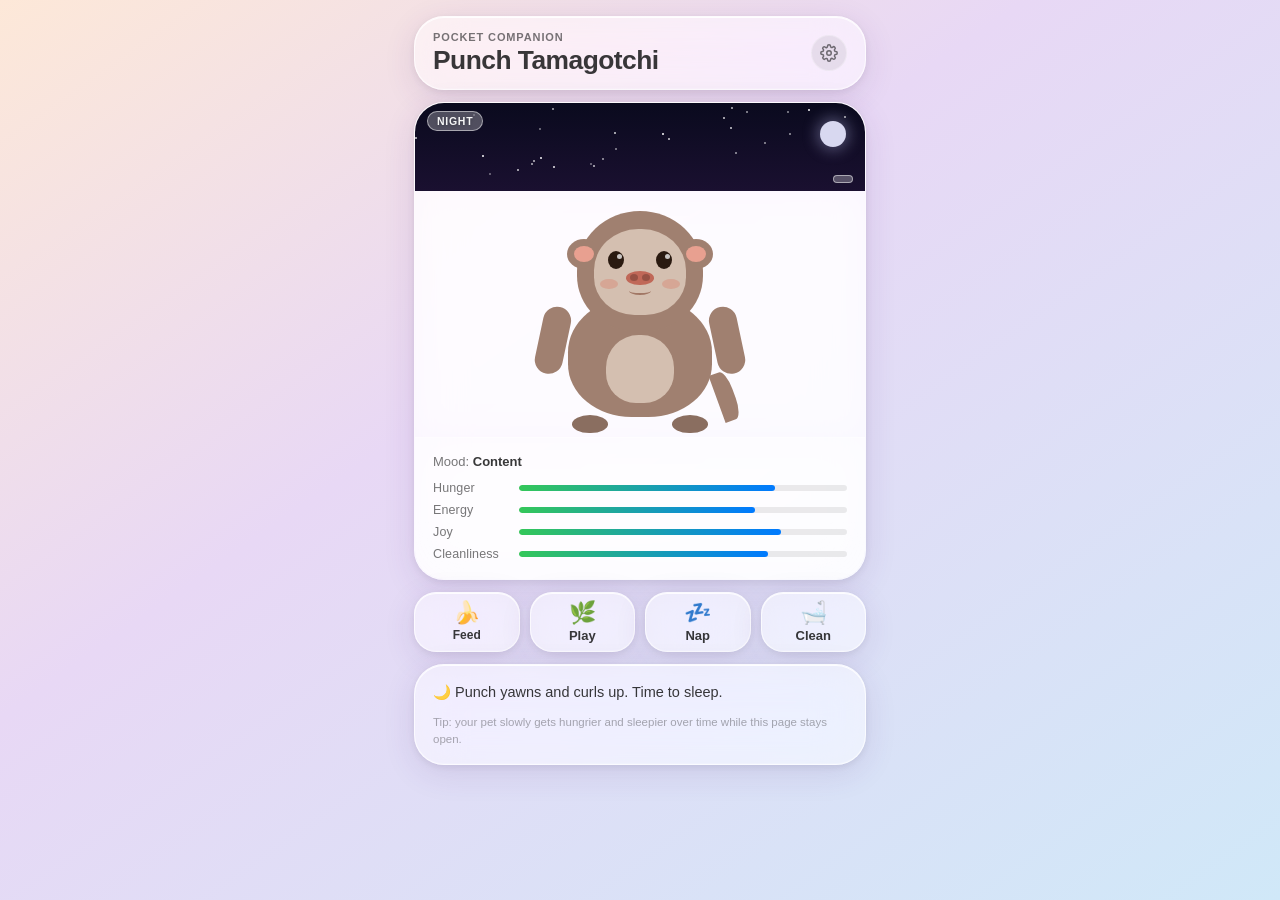
==== commit e8c973a1: "added animations" ====
--- a/pika.html
+++ b/pika.html
@@ -111,10 +111,45 @@
           <p class="eyebrow">Pocket companion</p>
           <h1>Punch Tamagotchi</h1>
         </div>
-        <button class="icon-button" id="themeToggle" aria-label="Toggle theme">
-          ◐
+        <button class="icon-button" id="settingsBtn" aria-label="Settings">
+          <svg width="18" height="18" viewBox="0 0 24 24" fill="none" stroke="currentColor" stroke-width="2" stroke-linecap="round" stroke-linejoin="round" aria-hidden="true"><circle cx="12" cy="12" r="3"/><path d="M19.4 15a1.65 1.65 0 0 0 .33 1.82l.06.06a2 2 0 0 1-2.83 2.83l-.06-.06a1.65 1.65 0 0 0-1.82-.33 1.65 1.65 0 0 0-1 1.51V21a2 2 0 0 1-4 0v-.09A1.65 1.65 0 0 0 9 19.4a1.65 1.65 0 0 0-1.82.33l-.06.06a2 2 0 0 1-2.83-2.83l.06-.06A1.65 1.65 0 0 0 4.68 15a1.65 1.65 0 0 0-1.51-1H3a2 2 0 0 1 0-4h.09A1.65 1.65 0 0 0 4.6 9a1.65 1.65 0 0 0-.33-1.82l-.06-.06a2 2 0 0 1 2.83-2.83l.06.06A1.65 1.65 0 0 0 9 4.68a1.65 1.65 0 0 0 1-1.51V3a2 2 0 0 1 4 0v.09a1.65 1.65 0 0 0 1 1.51 1.65 1.65 0 0 0 1.82-.33l.06-.06a2 2 0 0 1 2.83 2.83l-.06.06A1.65 1.65 0 0 0 19.4 9a1.65 1.65 0 0 0 1.51 1H21a2 2 0 0 1 0 4h-.09a1.65 1.65 0 0 0-1.51 1z"/></svg>
         </button>
       </header>
+
+      <!-- Settings Modal -->
+      <div class="modal-backdrop" id="settingsBackdrop" aria-hidden="true">
+        <div class="modal glass" role="dialog" aria-modal="true" aria-labelledby="settingsTitle">
+          <div class="modal-header">
+            <h2 id="settingsTitle">Settings</h2>
+            <button class="icon-button" id="settingsClose" aria-label="Close settings">
+              <svg width="14" height="14" viewBox="0 0 24 24" fill="none" stroke="currentColor" stroke-width="2.5" stroke-linecap="round"><line x1="18" y1="6" x2="6" y2="18"/><line x1="6" y1="6" x2="18" y2="18"/></svg>
+            </button>
+          </div>
+
+          <div class="settings-section">
+            <p class="settings-label">Companion name</p>
+            <div class="name-row">
+              <label for="petName" class="sr-only">Pet name</label>
+              <input id="petName" maxlength="18" value="Punch" />
+              <button id="renameBtn">Save</button>
+            </div>
+          </div>
+
+          <div class="settings-section">
+            <p class="settings-label">Appearance</p>
+            <div class="settings-row">
+              <span>Dark mode</span>
+              <button class="toggle-switch" id="themeToggle" role="switch" aria-checked="false" aria-label="Toggle dark mode"></button>
+            </div>
+          </div>
+
+          <div class="settings-section settings-section--danger">
+            <p class="settings-label">Danger zone</p>
+            <button class="btn-reset" id="resetBtn">Reset save file</button>
+            <p class="settings-hint">Clears all progress and starts fresh.</p>
+          </div>
+        </div>
+      </div>
 
       <section class="pet-card glass">
         <div class="sky">
@@ -150,11 +185,6 @@
         </div>
 
         <div class="status-panel">
-          <div class="name-row">
-            <label for="petName" class="sr-only">Pet name</label>
-            <input id="petName" maxlength="18" value="Pico" />
-            <button id="renameBtn">Rename</button>
-          </div>
           <p class="mood-line">Mood: <strong id="moodText">Content</strong></p>
           <div class="bars">
             <div class="stat" id="statHunger">
--- a/style.css
+++ b/style.css
@@ -876,6 +876,163 @@
 .pet.time-evening.weather-fog { animation: fog-drift-pet 7s ease-in-out infinite !important; filter: saturate(0.15) brightness(0.65) blur(0.6px) !important; opacity: 0.8; }
 
 
+/* ── ACTION ANIMATIONS ──────────────────────────────────────────── */
+
+/* — BLINK (idle, on eyes) — */
+@keyframes blink {
+  0%, 92%, 100% { transform: scaleY(1); }
+  95%           { transform: scaleY(0.08); }
+  97%           { transform: scaleY(1); }
+}
+.eye {
+  animation: blink 4.5s ease-in-out infinite;
+}
+.eye-left  { animation-delay: 0s; }
+.eye-right { animation-delay: 0.05s; } /* tiny offset so both eyes close together */
+
+/* Double-blink variant triggered by action */
+@keyframes blink-double {
+  0%, 100%       { transform: scaleY(1); }
+  10%, 30%       { transform: scaleY(0.08); }
+  20%, 40%       { transform: scaleY(1); }
+}
+.pet.action-blink .eye {
+  animation: blink-double 0.6s ease-in-out forwards;
+}
+
+/* — MUNCH (feed) — */
+@keyframes munch-head {
+  0%, 100% { transform: translateX(-50%) translateY(0) rotate(0deg); }
+  15%      { transform: translateX(-50%) translateY(-5px) rotate(-4deg); }
+  30%      { transform: translateX(-50%) translateY(0) rotate(2deg); }
+  45%      { transform: translateX(-50%) translateY(-3px) rotate(-2deg); }
+  60%      { transform: translateX(-50%) translateY(0) rotate(1deg); }
+  80%      { transform: translateX(-50%) translateY(-2px) rotate(-1deg); }
+}
+@keyframes munch-mouth {
+  0%, 100% { height: 8px; border-bottom-width: 2.5px; }
+  20%      { height: 14px; border-bottom-width: 3px; }
+  40%      { height: 6px;  border-bottom-width: 2px; }
+  60%      { height: 12px; border-bottom-width: 3px; }
+  80%      { height: 6px;  border-bottom-width: 2px; }
+}
+@keyframes munch-body {
+  0%, 100% { transform: none; }
+  25%      { transform: rotate(-2deg) translateY(-2px); }
+  50%      { transform: rotate(2deg); }
+  75%      { transform: rotate(-1deg) translateY(-1px); }
+}
+.pet.action-munch .head  { animation: munch-head  0.7s ease-in-out forwards; }
+.pet.action-munch .mouth { animation: munch-mouth 0.7s ease-in-out forwards; }
+.pet.action-munch .body  { animation: munch-body  0.7s ease-in-out forwards; }
+
+/* — EXCITED (play) — */
+@keyframes excited-jump {
+  0%, 100% { transform: translateY(0) rotate(0deg) scale(1); }
+  15%      { transform: translateY(-18px) rotate(-5deg) scale(1.04); }
+  30%      { transform: translateY(0) rotate(3deg) scale(0.98); }
+  45%      { transform: translateY(-12px) rotate(-3deg) scale(1.03); }
+  60%      { transform: translateY(0) rotate(2deg) scale(0.99); }
+  75%      { transform: translateY(-7px) rotate(-1deg) scale(1.01); }
+}
+@keyframes excited-arms {
+  0%, 100% { transform: rotate(0deg); }
+  20%      { transform: rotate(-55deg) translateY(-10px); }
+  40%      { transform: rotate(10deg); }
+  60%      { transform: rotate(-40deg) translateY(-6px); }
+  80%      { transform: rotate(8deg); }
+}
+@keyframes excited-arms-r {
+  0%, 100% { transform: rotate(0deg); }
+  20%      { transform: rotate(55deg) translateY(-10px); }
+  40%      { transform: rotate(-10deg); }
+  60%      { transform: rotate(40deg) translateY(-6px); }
+  80%      { transform: rotate(-8deg); }
+}
+.pet.action-excited { animation: excited-jump 0.75s ease-in-out forwards; }
+.pet.action-excited .arm-left  { animation: excited-arms   0.75s ease-in-out forwards; }
+.pet.action-excited .arm-right { animation: excited-arms-r 0.75s ease-in-out forwards; }
+
+/* Star burst particles spawned by JS */
+.star-burst {
+  position: absolute;
+  pointer-events: none;
+  font-size: 18px;
+  line-height: 1;
+  animation: star-fly 0.7s ease-out forwards;
+  z-index: 20;
+}
+@keyframes star-fly {
+  0%   { opacity: 1; transform: translate(0, 0) scale(0.5); }
+  100% { opacity: 0; transform: translate(var(--dx), var(--dy)) scale(1.2); }
+}
+
+/* — YAWN (sleep) — */
+@keyframes yawn-head {
+  0%, 100% { transform: translateX(-50%) rotate(0deg); }
+  20%      { transform: translateX(-50%) rotate(6deg) translateY(-3px); }
+  50%      { transform: translateX(-50%) rotate(8deg) translateY(-5px); }
+  80%      { transform: translateX(-50%) rotate(3deg) translateY(-2px); }
+}
+@keyframes yawn-mouth {
+  0%, 100% { height: 8px; width: 22px; top: 58px; border-radius: 0 0 50% 50%; border-bottom-width: 2.5px; }
+  40%      { height: 20px; width: 26px; top: 54px; border-radius: 50%; border-bottom-width: 0; background: rgba(80,30,20,0.35); }
+  60%      { height: 22px; width: 28px; top: 53px; border-radius: 50%; border-bottom-width: 0; background: rgba(80,30,20,0.35); }
+}
+@keyframes yawn-eyes {
+  0%, 30%, 100% { transform: scaleY(1); }
+  50%, 70%      { transform: scaleY(0.12); }
+}
+@keyframes yawn-pet {
+  0%, 100% { transform: none; }
+  30%      { transform: translateY(-4px) rotate(3deg); }
+  65%      { transform: translateY(-6px) rotate(4deg); }
+  85%      { transform: translateY(-2px) rotate(1deg); }
+}
+.pet.action-yawn         { animation: yawn-pet   1.1s ease-in-out forwards; }
+.pet.action-yawn .head   { animation: yawn-head  1.1s ease-in-out forwards; }
+.pet.action-yawn .mouth  { animation: yawn-mouth 1.1s ease-in-out forwards; }
+.pet.action-yawn .eye    { animation: yawn-eyes  1.1s ease-in-out forwards !important; }
+
+/* Zzz particles spawned by JS */
+.zzz-particle {
+  position: absolute;
+  pointer-events: none;
+  font-weight: 800;
+  color: var(--accent);
+  opacity: 0;
+  animation: zzz-float 1.4s ease-out forwards;
+  z-index: 20;
+}
+@keyframes zzz-float {
+  0%   { opacity: 0; transform: translate(0, 0) scale(0.6); }
+  20%  { opacity: 0.9; }
+  100% { opacity: 0; transform: translate(var(--dx), -48px) scale(1); }
+}
+
+/* — SOAP BUBBLES (clean) — */
+.soap-bubble {
+  position: absolute;
+  border-radius: 50%;
+  pointer-events: none;
+  border: 1.5px solid rgba(180,220,255,0.7);
+  background: radial-gradient(
+    circle at 30% 30%,
+    rgba(255,255,255,0.55),
+    rgba(180,210,255,0.15) 60%,
+    transparent
+  );
+  box-shadow: inset 0 0 6px rgba(255,255,255,0.4);
+  animation: bubble-rise var(--dur) ease-out forwards;
+  z-index: 20;
+}
+@keyframes bubble-rise {
+  0%   { opacity: 0.9; transform: translate(0, 0) scale(0.4); }
+  30%  { opacity: 1;   transform: translate(var(--dx), -20px) scale(1); }
+  100% { opacity: 0;   transform: translate(var(--ddx), -90px) scale(var(--sf)); }
+}
+
+
 /* ── DIGESTION COUNTDOWN RING ───────────────────────────────────── */
 
 #feedBtn { position: relative; overflow: hidden; }
@@ -926,6 +1083,354 @@
 #feedBtn.digest-ready { animation: digest-ready-pulse 0.7s ease-in-out 2; }
 
 
+/* ── SETTINGS MODAL ────────────────────────────────────────────── */
+
+.modal-backdrop {
+  position: fixed;
+  inset: 0;
+  background: rgba(0, 0, 0, 0.30);
+  backdrop-filter: blur(8px);
+  -webkit-backdrop-filter: blur(8px);
+  z-index: 100;
+  display: flex;
+  align-items: flex-end;
+  justify-content: center;
+  padding: 0 12px 24px;
+  /* hidden by default */
+  opacity: 0;
+  pointer-events: none;
+  transition: opacity var(--t-mid) var(--ease-out);
+}
+.modal-backdrop.open {
+  opacity: 1;
+  pointer-events: all;
+}
+
+.modal {
+  width: min(100%, 440px);
+  border-radius: var(--r-xl);
+  padding: 0 0 8px;
+  overflow: hidden;
+  transform: translateY(32px) scale(0.97);
+  transition: transform var(--t-mid) var(--ease-spring);
+}
+.modal-backdrop.open .modal {
+  transform: translateY(0) scale(1);
+}
+
+.modal-header {
+  display: flex;
+  align-items: center;
+  justify-content: space-between;
+  padding: 18px 18px 14px;
+  border-bottom: 1px solid var(--glass-border-dim);
+}
+.modal-header h2 {
+  font-size: 17px;
+  font-weight: 700;
+  letter-spacing: -0.01em;
+  color: var(--text-on-glass);
+}
+
+/* Settings sections */
+.settings-section {
+  padding: 14px 18px 4px;
+  border-bottom: 1px solid var(--glass-border-dim);
+}
+.settings-section:last-child { border-bottom: none; }
+
+.settings-label {
+  font-size: 11px;
+  font-weight: 600;
+  letter-spacing: 0.06em;
+  text-transform: uppercase;
+  color: var(--text-tertiary);
+  margin-bottom: 10px;
+}
+
+.settings-hint {
+  font-size: 11.5px;
+  color: var(--text-tertiary);
+  margin-top: 6px;
+  margin-bottom: 8px;
+  line-height: 1.4;
+}
+
+.settings-row {
+  display: flex;
+  align-items: center;
+  justify-content: space-between;
+  padding: 4px 0 10px;
+}
+.settings-row span {
+  font-size: 15px;
+  font-weight: 500;
+  color: var(--text-on-glass);
+}
+
+/* iOS-style toggle switch */
+.toggle-switch {
+  width: 51px;
+  height: 31px;
+  border-radius: var(--r-pill);
+  background: rgba(120,120,128,0.22);
+  border: 1px solid var(--glass-border-dim);
+  position: relative;
+  cursor: pointer;
+  flex-shrink: 0;
+  transition: background var(--t-fast) var(--ease-out), border-color var(--t-fast);
+  padding: 0;
+}
+.toggle-switch::after {
+  content: "";
+  position: absolute;
+  width: 27px;
+  height: 27px;
+  border-radius: 50%;
+  background: #fff;
+  top: 1px;
+  left: 1px;
+  box-shadow: 0 2px 6px rgba(0,0,0,0.22);
+  transition: transform var(--t-fast) var(--ease-spring);
+}
+.toggle-switch[aria-checked="true"] {
+  background: var(--accent-2);
+  border-color: transparent;
+}
+.toggle-switch[aria-checked="true"]::after {
+  transform: translateX(20px);
+}
+
+/* Reset button */
+.btn-reset {
+  width: 100%;
+  padding: 11px 16px;
+  border-radius: var(--r-lg);
+  background: rgba(255, 59, 48, 0.10);
+  border: 1px solid rgba(255, 59, 48, 0.22);
+  color: var(--accent-err);
+  font-size: 14px;
+  font-weight: 600;
+  font-family: inherit;
+  cursor: pointer;
+  transition: background var(--t-fast), transform var(--t-fast) var(--ease-spring);
+  margin-bottom: 2px;
+}
+.btn-reset:hover  { background: rgba(255,59,48,0.18); }
+.btn-reset:active { transform: scale(0.97); }
+
+/* sr-only */
+.sr-only {
+  position: absolute; width: 1px; height: 1px;
+  padding: 0; margin: -1px; overflow: hidden;
+  clip: rect(0,0,0,0); white-space: nowrap; border: 0;
+}
+
+
+/* ── IDLE ANIMATIONS ────────────────────────────────────────────── */
+
+/* — TAIL WAG — */
+@keyframes tail-wag {
+  0%,100% { transform: rotate(-10deg) scaleX(1); }
+  20%     { transform: rotate(28deg)  scaleX(-1); }
+  40%     { transform: rotate(-18deg) scaleX(1); }
+  60%     { transform: rotate(22deg)  scaleX(-1); }
+  80%     { transform: rotate(-12deg) scaleX(1); }
+}
+.pet.idle-tailwag .tail {
+  animation: tail-wag 0.55s ease-in-out forwards;
+  transform-origin: top center;
+}
+
+/* — SCRATCH — right arm swipes to head */
+@keyframes scratch-arm {
+  0%,100% { transform: rotate(0deg) translateY(0); }
+  15%     { transform: rotate(-80deg) translateY(-18px); }
+  30%     { transform: rotate(-75deg) translateY(-16px) translateX(-4px); }
+  45%     { transform: rotate(-80deg) translateY(-18px); }
+  60%     { transform: rotate(-75deg) translateY(-16px) translateX(-4px); }
+  80%     { transform: rotate(-40deg) translateY(-8px); }
+}
+@keyframes scratch-head {
+  0%,100% { transform: translateX(-50%) rotate(0deg); }
+  25%     { transform: translateX(-50%) rotate(-4deg) translateX(-2px); }
+  50%     { transform: translateX(-50%) rotate(4deg)  translateX(2px); }
+  75%     { transform: translateX(-50%) rotate(-2deg); }
+}
+.pet.idle-scratch .arm-right { animation: scratch-arm  0.9s ease-in-out forwards; }
+.pet.idle-scratch .head      { animation: scratch-head 0.9s ease-in-out forwards; }
+
+/* — LOOK AROUND — head pans left then right */
+@keyframes look-around {
+  0%,100% { transform: translateX(-50%) rotate(0deg); }
+  20%     { transform: translateX(-54%) rotate(-8deg); }
+  50%     { transform: translateX(-46%) rotate(7deg); }
+  80%     { transform: translateX(-50%) rotate(-3deg); }
+}
+.pet.idle-look .head { animation: look-around 1.0s ease-in-out forwards; }
+
+/* — BOUNCE — gentle sitting bob */
+@keyframes idle-bounce {
+  0%,100% { transform: translateY(0) scale(1,1); }
+  40%     { transform: translateY(-8px) scale(0.98,1.04); }
+  60%     { transform: translateY(-6px) scale(0.98,1.03); }
+  80%     { transform: translateY(-2px) scale(1,1.01); }
+}
+@keyframes idle-bounce-feet {
+  0%,100% { transform: translateY(0); }
+  40%     { transform: translateY(-6px); }
+  80%     { transform: translateY(-1px); }
+}
+.pet.idle-bounce           { animation: idle-bounce       0.65s cubic-bezier(.36,.07,.19,.97) forwards; }
+.pet.idle-bounce .foot     { animation: idle-bounce-feet  0.65s cubic-bezier(.36,.07,.19,.97) forwards; }
+
+/* — SHIVER (cold / tired) — */
+@keyframes shiver {
+  0%,100% { transform: rotate(0deg); }
+  20%     { transform: rotate(-3deg) translateX(-2px); }
+  40%     { transform: rotate(3deg)  translateX(2px); }
+  60%     { transform: rotate(-2deg) translateX(-1px); }
+  80%     { transform: rotate(2deg)  translateX(1px); }
+}
+.pet.idle-shiver { animation: shiver 0.35s ease-in-out 3 forwards; }
+
+/* — IDLE YAWN — slow head tilt, big mouth open, sleepy eyes */
+@keyframes idle-yawn-head {
+  0%,100% { transform: translateX(-50%) rotate(0deg) translateY(0); }
+  25%     { transform: translateX(-50%) rotate(7deg) translateY(-4px); }
+  55%     { transform: translateX(-50%) rotate(9deg) translateY(-6px); }
+  80%     { transform: translateX(-50%) rotate(3deg) translateY(-2px); }
+}
+@keyframes idle-yawn-mouth {
+  0%,100% { height: 8px;  width: 22px; border-radius: 0 0 50% 50%; border-bottom-width: 2.5px; background: transparent; top: 58px; }
+  35%     { height: 18px; width: 25px; border-radius: 50%; border-bottom-width: 0; background: rgba(80,30,20,0.30); top: 55px; }
+  60%     { height: 21px; width: 27px; border-radius: 50%; border-bottom-width: 0; background: rgba(80,30,20,0.33); top: 53px; }
+}
+@keyframes idle-yawn-eyes {
+  0%,25%,100% { transform: scaleY(1); }
+  45%,70%     { transform: scaleY(0.10); }
+}
+.pet.idle-yawn .head  { animation: idle-yawn-head  1.6s ease-in-out forwards; }
+.pet.idle-yawn .mouth { animation: idle-yawn-mouth 1.6s ease-in-out forwards; }
+.pet.idle-yawn .eye   { animation: idle-yawn-eyes  1.6s ease-in-out forwards !important; }
+
+/* — DOZE — eyes droop shut, head slowly bobs down, Zzz emitted by JS */
+@keyframes doze-head {
+  0%,100% { transform: translateX(-50%) rotate(0deg) translateY(0); }
+  30%     { transform: translateX(-50%) rotate(12deg) translateY(-2px); }
+  60%     { transform: translateX(-50%) rotate(14deg) translateY(0px); }
+  85%     { transform: translateX(-50%) rotate(8deg);  }
+}
+@keyframes doze-eyes {
+  0%,15%  { transform: scaleY(1); }
+  35%,90% { transform: scaleY(0.07); }
+  100%    { transform: scaleY(1); }
+}
+@keyframes doze-body {
+  0%,100% { transform: none; }
+  40%     { transform: translateY(3px) rotate(2deg); }
+  70%     { transform: translateY(4px) rotate(3deg); }
+}
+.pet.idle-doze .head  { animation: doze-head  2.0s ease-in-out forwards; }
+.pet.idle-doze .eye   { animation: doze-eyes  2.0s ease-in-out forwards !important; }
+.pet.idle-doze .body  { animation: doze-body  2.0s ease-in-out forwards; }
+
+/* — GROOM — both arms reach up and smooth the head fur */
+@keyframes groom-arm-l {
+  0%,100% { transform: rotate(0deg); }
+  20%     { transform: rotate(70deg) translateY(-14px) translateX(6px); }
+  40%     { transform: rotate(65deg) translateY(-12px) translateX(4px); }
+  60%     { transform: rotate(72deg) translateY(-15px) translateX(6px); }
+  80%     { transform: rotate(30deg) translateY(-6px); }
+}
+@keyframes groom-arm-r {
+  0%,100% { transform: rotate(0deg); }
+  20%     { transform: rotate(-70deg) translateY(-14px) translateX(-6px); }
+  40%     { transform: rotate(-65deg) translateY(-12px) translateX(-4px); }
+  60%     { transform: rotate(-72deg) translateY(-15px) translateX(-6px); }
+  80%     { transform: rotate(-30deg) translateY(-6px); }
+}
+@keyframes groom-head {
+  0%,100% { transform: translateX(-50%) rotate(0deg); }
+  30%     { transform: translateX(-50%) rotate(-3deg); }
+  60%     { transform: translateX(-50%) rotate(3deg); }
+}
+.pet.idle-groom .arm-left  { animation: groom-arm-l 1.1s ease-in-out forwards; }
+.pet.idle-groom .arm-right { animation: groom-arm-r 1.1s ease-in-out forwards; }
+.pet.idle-groom .head      { animation: groom-head  1.1s ease-in-out forwards; }
+
+/* — SNIFF — head dips forward twice like sniffing the ground */
+@keyframes sniff-head {
+  0%,100% { transform: translateX(-50%) rotate(0deg) translateY(0); }
+  20%     { transform: translateX(-50%) rotate(-12deg) translateY(6px); }
+  35%     { transform: translateX(-50%) rotate(-5deg)  translateY(2px); }
+  55%     { transform: translateX(-50%) rotate(-14deg) translateY(7px); }
+  70%     { transform: translateX(-50%) rotate(-6deg)  translateY(3px); }
+  90%     { transform: translateX(-50%) rotate(-3deg)  translateY(1px); }
+}
+@keyframes sniff-nose {
+  0%,100% { transform: scale(1); }
+  25%,60% { transform: scale(1.18); }
+}
+.pet.idle-sniff .head { animation: sniff-head 1.0s ease-in-out forwards; }
+.pet.idle-sniff .nose { animation: sniff-nose 1.0s ease-in-out forwards; }
+
+/* — WAKE-UP STRETCH — arms spread wide, body tall, big yawn then settle */
+@keyframes wakeup-body {
+  0%,100% { transform: none; }
+  15%     { transform: translateY(-4px) scaleY(1.04); }
+  35%     { transform: translateY(-8px) scaleX(0.94) scaleY(1.08); }
+  60%     { transform: translateY(-6px) scaleX(0.96) scaleY(1.06); }
+  80%     { transform: translateY(-2px) scaleY(1.02); }
+}
+@keyframes wakeup-arm-l {
+  0%,100% { transform: rotate(0deg); }
+  20%     { transform: rotate(110deg) translateY(-16px) translateX(8px); }
+  45%     { transform: rotate(100deg) translateY(-14px) translateX(6px); }
+  70%     { transform: rotate(60deg)  translateY(-8px); }
+}
+@keyframes wakeup-arm-r {
+  0%,100% { transform: rotate(0deg); }
+  20%     { transform: rotate(-110deg) translateY(-16px) translateX(-8px); }
+  45%     { transform: rotate(-100deg) translateY(-14px) translateX(-6px); }
+  70%     { transform: rotate(-60deg)  translateY(-8px); }
+}
+@keyframes wakeup-head {
+  0%,100% { transform: translateX(-50%) rotate(0deg) translateY(0); }
+  20%     { transform: translateX(-50%) rotate(-6deg) translateY(-4px); }
+  50%     { transform: translateX(-50%) rotate(5deg)  translateY(-6px); }
+  80%     { transform: translateX(-50%) rotate(-2deg) translateY(-2px); }
+}
+@keyframes wakeup-mouth {
+  0%,100% { height: 8px;  width: 22px; border-radius: 0 0 50% 50%; border-bottom-width: 2.5px; background: transparent; top: 58px; }
+  30%     { height: 22px; width: 28px; border-radius: 50%; border-bottom-width: 0; background: rgba(80,30,20,0.35); top: 52px; }
+  55%     { height: 18px; width: 25px; border-radius: 50%; border-bottom-width: 0; background: rgba(80,30,20,0.28); top: 54px; }
+}
+@keyframes wakeup-eyes {
+  0%,20% { transform: scaleY(0.06); }  /* starts closed */
+  50%    { transform: scaleY(1.3);  }  /* wide open */
+  70%    { transform: scaleY(1.0);  }
+  100%   { transform: scaleY(1.0);  }
+}
+.pet.action-wakeup            { animation: wakeup-body  1.4s ease-in-out forwards; }
+.pet.action-wakeup .arm-left  { animation: wakeup-arm-l 1.4s ease-in-out forwards; }
+.pet.action-wakeup .arm-right { animation: wakeup-arm-r 1.4s ease-in-out forwards; }
+.pet.action-wakeup .head      { animation: wakeup-head  1.4s ease-in-out forwards; }
+.pet.action-wakeup .mouth     { animation: wakeup-mouth 1.4s ease-in-out forwards; }
+.pet.action-wakeup .eye       { animation: wakeup-eyes  1.4s ease-in-out forwards !important; }
+
+/* — WAVE — one arm lifts and waves side-to-side */
+@keyframes wave-arm {
+  0%,100% { transform: rotate(0deg); }
+  15%     { transform: rotate(-65deg) translateY(-10px); }
+  30%     { transform: rotate(-50deg) translateY(-8px); }
+  45%     { transform: rotate(-68deg) translateY(-11px); }
+  60%     { transform: rotate(-52deg) translateY(-8px); }
+  80%     { transform: rotate(-30deg) translateY(-4px); }
+}
+.pet.idle-wave .arm-left { animation: wave-arm 0.85s ease-in-out forwards; }
+
+
 /* ── RESPONSIVE ─────────────────────────────────────────────────── */
 
 @media (max-width: 400px) {
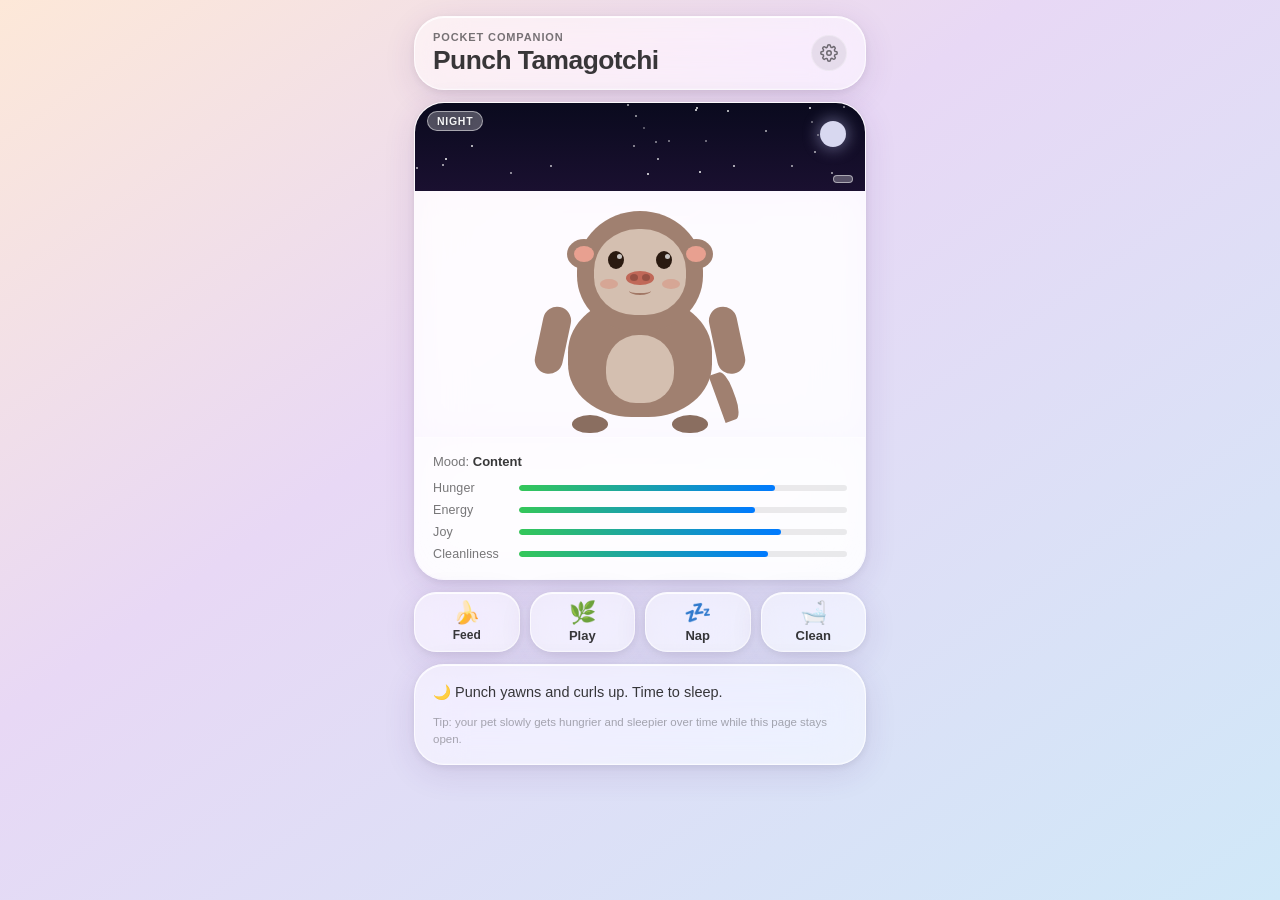
==== commit 1e1842ce: "file restructuring" ====
--- a/pika.html
+++ b/pika.html
@@ -112,17 +112,52 @@
           <h1>Punch Tamagotchi</h1>
         </div>
         <button class="icon-button" id="settingsBtn" aria-label="Settings">
-          <svg width="18" height="18" viewBox="0 0 24 24" fill="none" stroke="currentColor" stroke-width="2" stroke-linecap="round" stroke-linejoin="round" aria-hidden="true"><circle cx="12" cy="12" r="3"/><path d="M19.4 15a1.65 1.65 0 0 0 .33 1.82l.06.06a2 2 0 0 1-2.83 2.83l-.06-.06a1.65 1.65 0 0 0-1.82-.33 1.65 1.65 0 0 0-1 1.51V21a2 2 0 0 1-4 0v-.09A1.65 1.65 0 0 0 9 19.4a1.65 1.65 0 0 0-1.82.33l-.06.06a2 2 0 0 1-2.83-2.83l.06-.06A1.65 1.65 0 0 0 4.68 15a1.65 1.65 0 0 0-1.51-1H3a2 2 0 0 1 0-4h.09A1.65 1.65 0 0 0 4.6 9a1.65 1.65 0 0 0-.33-1.82l-.06-.06a2 2 0 0 1 2.83-2.83l.06.06A1.65 1.65 0 0 0 9 4.68a1.65 1.65 0 0 0 1-1.51V3a2 2 0 0 1 4 0v.09a1.65 1.65 0 0 0 1 1.51 1.65 1.65 0 0 0 1.82-.33l.06-.06a2 2 0 0 1 2.83 2.83l-.06.06A1.65 1.65 0 0 0 19.4 9a1.65 1.65 0 0 0 1.51 1H21a2 2 0 0 1 0 4h-.09a1.65 1.65 0 0 0-1.51 1z"/></svg>
+          <svg
+            width="18"
+            height="18"
+            viewBox="0 0 24 24"
+            fill="none"
+            stroke="currentColor"
+            stroke-width="2"
+            stroke-linecap="round"
+            stroke-linejoin="round"
+            aria-hidden="true"
+          >
+            <circle cx="12" cy="12" r="3" />
+            <path
+              d="M19.4 15a1.65 1.65 0 0 0 .33 1.82l.06.06a2 2 0 0 1-2.83 2.83l-.06-.06a1.65 1.65 0 0 0-1.82-.33 1.65 1.65 0 0 0-1 1.51V21a2 2 0 0 1-4 0v-.09A1.65 1.65 0 0 0 9 19.4a1.65 1.65 0 0 0-1.82.33l-.06.06a2 2 0 0 1-2.83-2.83l.06-.06A1.65 1.65 0 0 0 4.68 15a1.65 1.65 0 0 0-1.51-1H3a2 2 0 0 1 0-4h.09A1.65 1.65 0 0 0 4.6 9a1.65 1.65 0 0 0-.33-1.82l-.06-.06a2 2 0 0 1 2.83-2.83l.06.06A1.65 1.65 0 0 0 9 4.68a1.65 1.65 0 0 0 1-1.51V3a2 2 0 0 1 4 0v.09a1.65 1.65 0 0 0 1 1.51 1.65 1.65 0 0 0 1.82-.33l.06-.06a2 2 0 0 1 2.83 2.83l-.06.06A1.65 1.65 0 0 0 19.4 9a1.65 1.65 0 0 0 1.51 1H21a2 2 0 0 1 0 4h-.09a1.65 1.65 0 0 0-1.51 1z"
+            />
+          </svg>
         </button>
       </header>
 
       <!-- Settings Modal -->
       <div class="modal-backdrop" id="settingsBackdrop" aria-hidden="true">
-        <div class="modal glass" role="dialog" aria-modal="true" aria-labelledby="settingsTitle">
+        <div
+          class="modal glass"
+          role="dialog"
+          aria-modal="true"
+          aria-labelledby="settingsTitle"
+        >
           <div class="modal-header">
             <h2 id="settingsTitle">Settings</h2>
-            <button class="icon-button" id="settingsClose" aria-label="Close settings">
-              <svg width="14" height="14" viewBox="0 0 24 24" fill="none" stroke="currentColor" stroke-width="2.5" stroke-linecap="round"><line x1="18" y1="6" x2="6" y2="18"/><line x1="6" y1="6" x2="18" y2="18"/></svg>
+            <button
+              class="icon-button"
+              id="settingsClose"
+              aria-label="Close settings"
+            >
+              <svg
+                width="14"
+                height="14"
+                viewBox="0 0 24 24"
+                fill="none"
+                stroke="currentColor"
+                stroke-width="2.5"
+                stroke-linecap="round"
+              >
+                <line x1="18" y1="6" x2="6" y2="18" />
+                <line x1="6" y1="6" x2="18" y2="18" />
+              </svg>
             </button>
           </div>
 
@@ -139,7 +174,13 @@
             <p class="settings-label">Appearance</p>
             <div class="settings-row">
               <span>Dark mode</span>
-              <button class="toggle-switch" id="themeToggle" role="switch" aria-checked="false" aria-label="Toggle dark mode"></button>
+              <button
+                class="toggle-switch"
+                id="themeToggle"
+                role="switch"
+                aria-checked="false"
+                aria-label="Toggle dark mode"
+              ></button>
             </div>
           </div>
 
@@ -180,7 +221,6 @@
                 <span class="cheek cheek-right"></span>
               </div>
             </div>
-
           </div>
         </div>
 
@@ -211,8 +251,8 @@
         <button data-action="feed" id="feedBtn">
           <span class="btn-label">Feed</span>
           <svg class="digest-ring" viewBox="0 0 36 36" aria-hidden="true">
-            <circle class="digest-ring-track" cx="18" cy="18" r="15.9"/>
-            <circle class="digest-ring-fill" cx="18" cy="18" r="15.9"/>
+            <circle class="digest-ring-track" cx="18" cy="18" r="15.9" />
+            <circle class="digest-ring-fill" cx="18" cy="18" r="15.9" />
           </svg>
           <span class="digest-countdown" id="digestCountdown"></span>
         </button>
@@ -222,10 +262,15 @@
       </section>
 
       <section class="dialog-card glass">
-        <p id="message">Punch is sitting quietly, hugging the stuffed orangutan.</p>
-        <p class="hint">Tip: your pet slowly gets hungrier and sleepier over time while this page stays open.</p>
+        <p id="message">
+          Punch is sitting quietly, hugging the stuffed orangutan.
+        </p>
+        <p class="hint">
+          Tip: your pet slowly gets hungrier and sleepier over time while this
+          page stays open.
+        </p>
       </section>
     </main>
-    <script src="app.js"></script>
+    <script type="module" src="app.js"></script>
   </body>
 </html>
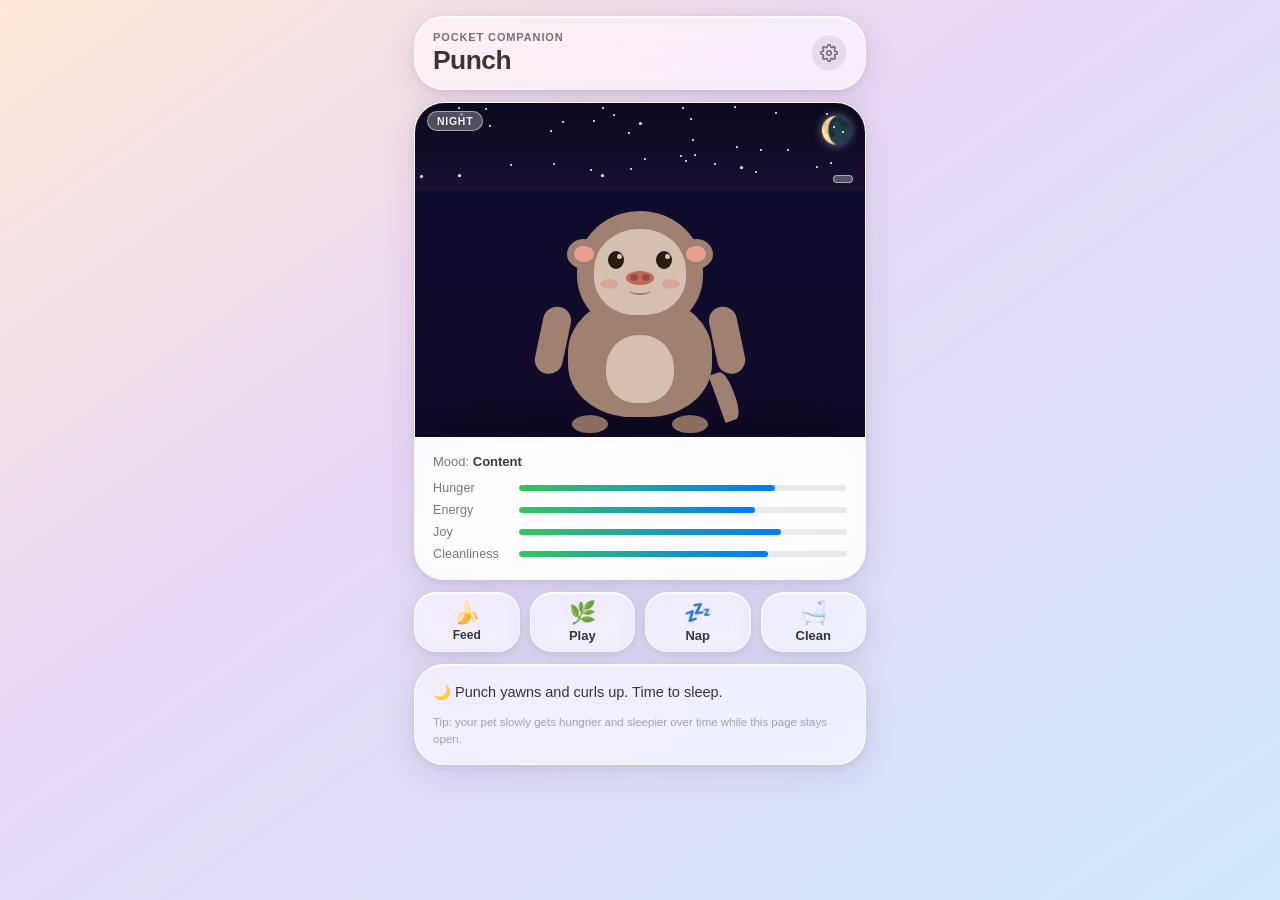
==== commit 2e8303d7: "more animations and animations fixes" ====
--- a/pika.html
+++ b/pika.html
@@ -109,7 +109,7 @@
       <header class="topbar glass">
         <div>
           <p class="eyebrow">Pocket companion</p>
-          <h1>Punch Tamagotchi</h1>
+          <h1 id="appTitle">Punch</h1>
         </div>
         <button class="icon-button" id="settingsBtn" aria-label="Settings">
           <svg
@@ -194,8 +194,8 @@
 
       <section class="pet-card glass">
         <div class="sky">
-          <div class="sky-orb sky-sun"></div>
-          <div class="sky-orb sky-moon"></div>
+          <span class="sky-sun" aria-hidden="true">☀️</span>
+          <span class="sky-moon" aria-hidden="true">🌕</span>
           <div class="sky-stars" id="skyStars"></div>
           <span class="time-badge" id="timeBadge"></span>
           <div class="weather-layer" id="weatherLayer"></div>
@@ -250,10 +250,6 @@
       <section class="controls">
         <button data-action="feed" id="feedBtn">
           <span class="btn-label">Feed</span>
-          <svg class="digest-ring" viewBox="0 0 36 36" aria-hidden="true">
-            <circle class="digest-ring-track" cx="18" cy="18" r="15.9" />
-            <circle class="digest-ring-fill" cx="18" cy="18" r="15.9" />
-          </svg>
           <span class="digest-countdown" id="digestCountdown"></span>
         </button>
         <button data-action="play">Play</button>
--- a/style.css
+++ b/style.css
@@ -198,17 +198,17 @@
   overflow: hidden;
 }
 
-/* Sun and moon */
-.sky-orb {
-  position: absolute;
-  width: 26px;
-  height: 26px;
-  border-radius: 50%;
-  top: 18px;
-  transition: left 2s ease, opacity 2s ease, background 2s ease, box-shadow 2s ease;
-}
-.sky-sun  { background: #ffd553; box-shadow: 0 0 18px 6px #ffdd7788; }
-.sky-moon { background: #d8d8f0; box-shadow: 0 0 14px 4px #a0a0cc66; opacity: 0; }
+/* Sun and moon — emoji orbs */
+.sky-sun, .sky-moon {
+  position: absolute;
+  font-size: 26px;
+  line-height: 1;
+  top: 14px;
+  user-select: none;
+  transition: left 2s ease, opacity 2s ease;
+  filter: drop-shadow(0 0 6px rgba(255,220,80,0.7));
+}
+.sky-moon { opacity: 0; filter: drop-shadow(0 0 5px rgba(180,180,220,0.6)); }
 
 /* Stars */
 .sky-stars {
@@ -224,6 +224,43 @@
   height: 2px;
   background: #fff;
   border-radius: 50%;
+  animation: star-twinkle var(--twinkle-dur, 3.5s) ease-in-out infinite;
+  animation-delay: var(--twinkle-delay, 0s);
+}
+@keyframes star-twinkle {
+  0%, 100% { opacity: var(--star-hi, 0.55); transform: scale(1); }
+  50%       { opacity: var(--star-lo, 0.25); transform: scale(0.85); }
+}
+
+/* Shooting star */
+.shooting-star {
+  position: absolute;
+  top: var(--ss-y, 20%);
+  left: var(--ss-x, 10%);
+  width: 2px;
+  height: 2px;
+  border-radius: 50%;
+  background: #fff;
+  pointer-events: none;
+  z-index: 5;
+  animation: shoot var(--ss-dur, 0.7s) ease-out forwards;
+  transform-origin: center;
+}
+.shooting-star::after {
+  content: "";
+  position: absolute;
+  right: 2px;
+  top: 50%;
+  transform: translateY(-50%);
+  width: var(--ss-tail, 60px);
+  height: 1.5px;
+  background: linear-gradient(to left, rgba(255,255,255,0.9), transparent);
+  border-radius: 2px;
+}
+@keyframes shoot {
+  0%   { transform: translate(0, 0) scale(1); opacity: 1; }
+  70%  { opacity: 0.8; }
+  100% { transform: translate(var(--ss-dx, 120px), var(--ss-dy, 60px)) scale(0.3); opacity: 0; }
 }
 
 /* Time badges — glass pill overlaid on sky */
@@ -277,13 +314,11 @@
   z-index: 2;
 }
 
-/* Pet stage — frosted glass panel */
+/* Pet stage — scenic backdrop; background is set dynamically via JS updateStageBackground() */
 .pet-stage {
-  background: var(--glass-bg);
-  backdrop-filter: var(--glass-blur-light);
-  -webkit-backdrop-filter: var(--glass-blur-light);
   padding: 16px 12px 0;
   position: relative;
+  transition: background 2s ease;
 }
 
 /* Status panel — solid-ish glass */
@@ -444,6 +479,26 @@
 
 .btn-label { font-size: 12px; font-weight: 600; }
 
+/* ── FEED BUTTON BORDER COOLDOWN ────────────────────────────────── */
+
+/* SVG ring is injected by JS into #feedBtn; hide countdown span */
+.digest-countdown { display: none !important; }
+
+#feedBtn { position: relative; }
+
+.feed-ring-svg {
+  position: absolute;
+  inset: 0;
+  width: 100%;
+  height: 100%;
+  pointer-events: none;
+  overflow: visible;
+  z-index: 10;
+  opacity: 0;
+  transition: opacity var(--t-mid) var(--ease-out);
+}
+#feedBtn.digesting .feed-ring-svg { opacity: 1; }
+
 
 /* ── DIALOG / MESSAGE CARD ─────────────────────────────────────── */
 
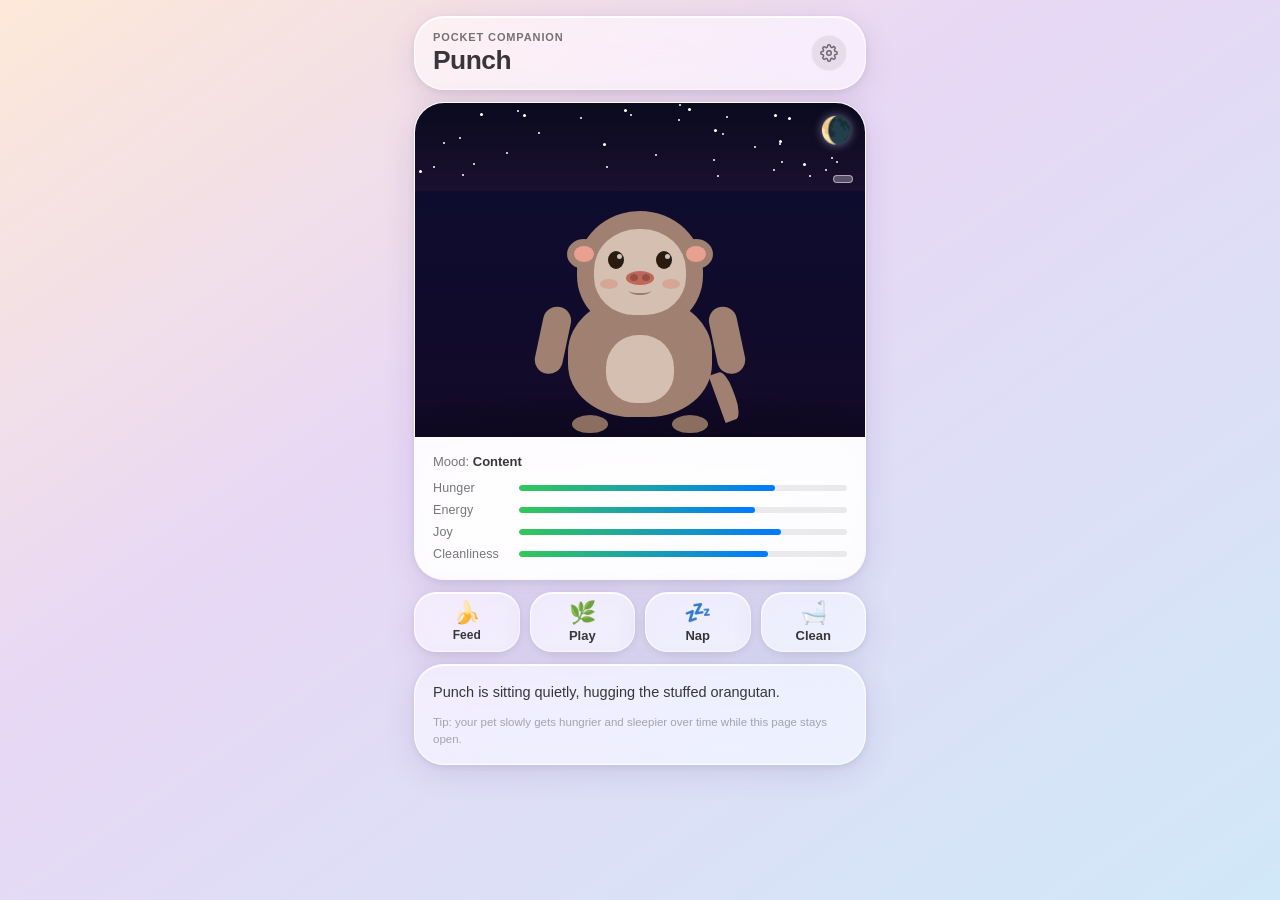
==== commit debff909: "more settings added" ====
--- a/pika.html
+++ b/pika.html
@@ -184,6 +184,40 @@
             </div>
           </div>
 
+          <div class="settings-section">
+            <p class="settings-label">Location</p>
+            <div class="settings-row">
+              <span>City</span>
+              <span id="locationLabel" style="font-size:13px;color:var(--text-secondary);text-align:right;max-width:55%;">Not set</span>
+            </div>
+            <div style="display:flex;gap:8px;padding-bottom:10px;">
+              <input
+                type="text"
+                id="cityInput"
+                placeholder="e.g. Tallinn"
+                autocomplete="off"
+                style="flex:1;background:rgba(120,120,128,0.1);border:1px solid var(--glass-border-dim);border-radius:var(--r-pill);padding:7px 14px;font-size:14px;color:var(--text-on-glass);font-family:inherit;outline:none;"
+              />
+              <button id="citySearchBtn" style="padding:7px 14px;border-radius:var(--r-pill);background:rgba(0,122,255,0.14);border:1px solid rgba(0,122,255,0.25);color:var(--accent);font-size:13px;font-weight:600;cursor:pointer;white-space:nowrap;font-family:inherit;">Set</button>
+            </div>
+            <button id="geoLocateBtn" style="width:100%;padding:8px 14px;border-radius:var(--r-lg);background:rgba(120,120,128,0.1);border:1px solid var(--glass-border-dim);color:var(--text-secondary);font-size:13px;font-weight:500;cursor:pointer;font-family:inherit;margin-bottom:10px;">📍 Use my current location</button>
+            <p class="settings-hint">Coordinates are saved locally — your browser won't ask again.</p>
+          </div>
+
+          <div class="settings-section">
+            <p class="settings-label">Sky</p>
+            <div class="settings-row">
+              <span>Weather pill</span>
+              <button
+                class="toggle-switch"
+                id="weatherBadgeToggle"
+                role="switch"
+                aria-checked="true"
+                aria-label="Toggle weather pill"
+              ></button>
+            </div>
+          </div>
+
           <div class="settings-section settings-section--danger">
             <p class="settings-label">Danger zone</p>
             <button class="btn-reset" id="resetBtn">Reset save file</button>
@@ -197,7 +231,6 @@
           <span class="sky-sun" aria-hidden="true">☀️</span>
           <span class="sky-moon" aria-hidden="true">🌕</span>
           <div class="sky-stars" id="skyStars"></div>
-          <span class="time-badge" id="timeBadge"></span>
           <div class="weather-layer" id="weatherLayer"></div>
           <span class="weather-badge" id="weatherBadge"></span>
         </div>
--- a/style.css
+++ b/style.css
@@ -9,78 +9,100 @@
 
 :root {
   /* Ambient backdrop — warm peach/lilac, gives glass something to refract */
-  --backdrop-light: linear-gradient(145deg, #fde8d8 0%, #e8d8f5 40%, #d0e8f8 100%);
-  --backdrop-dark:  linear-gradient(145deg, #1a0f1f 0%, #0d1a2e 55%, #1a1008 100%);
+  --backdrop-light: linear-gradient(
+    145deg,
+    #fde8d8 0%,
+    #e8d8f5 40%,
+    #d0e8f8 100%
+  );
+  --backdrop-dark: linear-gradient(
+    145deg,
+    #1a0f1f 0%,
+    #0d1a2e 55%,
+    #1a1008 100%
+  );
 
   /* Glass surfaces */
-  --glass-bg:          rgba(255, 255, 255, 0.52);
-  --glass-bg-heavy:    rgba(255, 255, 255, 0.72);
-  --glass-border:      rgba(255, 255, 255, 0.70);
-  --glass-border-dim:  rgba(255, 255, 255, 0.30);
-  --glass-shadow:      0 8px 32px rgba(80, 40, 120, 0.12), 0 2px 8px rgba(0,0,0,0.08);
-  --glass-shadow-lg:   0 20px 60px rgba(80, 40, 120, 0.18), 0 4px 16px rgba(0,0,0,0.10);
-  --glass-blur:        blur(24px) saturate(1.6);
-  --glass-blur-light:  blur(16px) saturate(1.4);
+  --glass-bg: rgba(255, 255, 255, 0.52);
+  --glass-bg-heavy: rgba(255, 255, 255, 0.72);
+  --glass-border: rgba(255, 255, 255, 0.7);
+  --glass-border-dim: rgba(255, 255, 255, 0.3);
+  --glass-shadow:
+    0 8px 32px rgba(80, 40, 120, 0.12), 0 2px 8px rgba(0, 0, 0, 0.08);
+  --glass-shadow-lg:
+    0 20px 60px rgba(80, 40, 120, 0.18), 0 4px 16px rgba(0, 0, 0, 0.1);
+  --glass-blur: blur(24px) saturate(1.6);
+  --glass-blur-light: blur(16px) saturate(1.4);
 
   /* Specular highlight — bright top edge like light catching glass */
-  --glass-specular: inset 0 1px 0 rgba(255,255,255,0.85), inset 0 -1px 0 rgba(255,255,255,0.15);
+  --glass-specular:
+    inset 0 1px 0 rgba(255, 255, 255, 0.85),
+    inset 0 -1px 0 rgba(255, 255, 255, 0.15);
 
   /* Text */
-  --text:           #1c1c1e;
-  --text-secondary: rgba(28, 28, 30, 0.60);
-  --text-tertiary:  rgba(28, 28, 30, 0.36);
-  --text-on-glass:  rgba(28, 28, 30, 0.88);
+  --text: #1c1c1e;
+  --text-secondary: rgba(28, 28, 30, 0.6);
+  --text-tertiary: rgba(28, 28, 30, 0.36);
+  --text-on-glass: rgba(28, 28, 30, 0.88);
 
   /* Accent — iOS blue */
-  --accent:    #007aff;
-  --accent-2:  #34c759;
-  --accent-3:  #ff9500;
+  --accent: #007aff;
+  --accent-2: #34c759;
+  --accent-3: #ff9500;
   --accent-err: #ff3b30;
 
   /* Meter */
-  --meter-bg:  rgba(0, 0, 0, 0.08);
+  --meter-bg: rgba(0, 0, 0, 0.08);
 
   /* Radius */
-  --r-sm:   10px;
-  --r-md:   16px;
-  --r-lg:   22px;
-  --r-xl:   30px;
+  --r-sm: 10px;
+  --r-md: 16px;
+  --r-lg: 22px;
+  --r-xl: 30px;
   --r-pill: 999px;
 
   /* Transitions */
   --ease-spring: cubic-bezier(0.34, 1.56, 0.64, 1);
-  --ease-out:    cubic-bezier(0.16, 1, 0.3, 1);
+  --ease-out: cubic-bezier(0.16, 1, 0.3, 1);
   --t-fast: 160ms;
-  --t-mid:  280ms;
+  --t-mid: 280ms;
   --t-slow: 500ms;
 }
 
 [data-theme="dark"] {
-  --glass-bg:         rgba(28, 28, 30, 0.55);
-  --glass-bg-heavy:   rgba(36, 36, 40, 0.80);
-  --glass-border:     rgba(255, 255, 255, 0.14);
+  --glass-bg: rgba(28, 28, 30, 0.55);
+  --glass-bg-heavy: rgba(36, 36, 40, 0.8);
+  --glass-border: rgba(255, 255, 255, 0.14);
   --glass-border-dim: rgba(255, 255, 255, 0.07);
-  --glass-shadow:     0 8px 32px rgba(0, 0, 0, 0.35), 0 2px 8px rgba(0,0,0,0.25);
-  --glass-shadow-lg:  0 20px 60px rgba(0, 0, 0, 0.50), 0 4px 16px rgba(0,0,0,0.30);
-  --glass-specular:   inset 0 1px 0 rgba(255,255,255,0.12), inset 0 -1px 0 rgba(255,255,255,0.04);
-
-  --text:           #f2f2f7;
-  --text-secondary: rgba(242, 242, 247, 0.60);
-  --text-tertiary:  rgba(242, 242, 247, 0.30);
-  --text-on-glass:  rgba(242, 242, 247, 0.90);
-
-  --accent:     #0a84ff;
-  --accent-2:   #30d158;
-  --accent-3:   #ff9f0a;
+  --glass-shadow: 0 8px 32px rgba(0, 0, 0, 0.35), 0 2px 8px rgba(0, 0, 0, 0.25);
+  --glass-shadow-lg:
+    0 20px 60px rgba(0, 0, 0, 0.5), 0 4px 16px rgba(0, 0, 0, 0.3);
+  --glass-specular:
+    inset 0 1px 0 rgba(255, 255, 255, 0.12),
+    inset 0 -1px 0 rgba(255, 255, 255, 0.04);
+
+  --text: #f2f2f7;
+  --text-secondary: rgba(242, 242, 247, 0.6);
+  --text-tertiary: rgba(242, 242, 247, 0.3);
+  --text-on-glass: rgba(242, 242, 247, 0.9);
+
+  --accent: #0a84ff;
+  --accent-2: #30d158;
+  --accent-3: #ff9f0a;
   --accent-err: #ff453a;
 
-  --meter-bg: rgba(255, 255, 255, 0.10);
-}
-
+  --meter-bg: rgba(255, 255, 255, 0.1);
+}
 
 /* ── BASE ───────────────────────────────────────────────────────── */
 
-*, *::before, *::after { box-sizing: border-box; margin: 0; padding: 0; }
+*,
+*::before,
+*::after {
+  box-sizing: border-box;
+  margin: 0;
+  padding: 0;
+}
 
 html {
   -webkit-font-smoothing: antialiased;
@@ -90,7 +112,9 @@
 
 body {
   min-height: 100vh;
-  font-family: -apple-system, "SF Pro Display", "SF Pro Text", "Helvetica Neue", Arial, sans-serif;
+  font-family:
+    -apple-system, "SF Pro Display", "SF Pro Text", "Helvetica Neue", Arial,
+    sans-serif;
   font-size: 15px;
   color: var(--text);
   background: var(--backdrop-light);
@@ -124,7 +148,6 @@
   box-shadow: var(--glass-shadow-lg), var(--glass-specular);
 }
 
-
 /* ── APP SHELL ──────────────────────────────────────────────────── */
 
 .app-shell {
@@ -135,7 +158,6 @@
   flex-direction: column;
   gap: 12px;
 }
-
 
 /* ── TOP BAR ────────────────────────────────────────────────────── */
 
@@ -176,11 +198,16 @@
   align-items: center;
   justify-content: center;
   cursor: pointer;
-  transition: background var(--t-fast) var(--ease-out), transform var(--t-fast) var(--ease-spring);
-}
-.icon-button:hover  { background: rgba(120,120,128,0.22); }
-.icon-button:active { transform: scale(0.92); }
-
+  transition:
+    background var(--t-fast) var(--ease-out),
+    transform var(--t-fast) var(--ease-spring);
+}
+.icon-button:hover {
+  background: rgba(120, 120, 128, 0.22);
+}
+.icon-button:active {
+  transform: scale(0.92);
+}
 
 /* ── PET CARD ───────────────────────────────────────────────────── */
 
@@ -199,16 +226,22 @@
 }
 
 /* Sun and moon — emoji orbs */
-.sky-sun, .sky-moon {
+.sky-sun,
+.sky-moon {
   position: absolute;
   font-size: 26px;
   line-height: 1;
   top: 14px;
   user-select: none;
-  transition: left 2s ease, opacity 2s ease;
-  filter: drop-shadow(0 0 6px rgba(255,220,80,0.7));
-}
-.sky-moon { opacity: 0; filter: drop-shadow(0 0 5px rgba(180,180,220,0.6)); }
+  transition:
+    left 2s ease,
+    opacity 2s ease;
+  filter: drop-shadow(0 0 6px rgba(255, 220, 80, 0.7));
+}
+.sky-moon {
+  opacity: 0;
+  filter: drop-shadow(0 0 5px rgba(180, 180, 220, 0.6));
+}
 
 /* Stars */
 .sky-stars {
@@ -224,12 +257,19 @@
   height: 2px;
   background: #fff;
   border-radius: 50%;
-  animation: star-twinkle var(--twinkle-dur, 3.5s) ease-in-out infinite;
+  animation: star-twinkle var(--twinkle-dur, 5s) ease-in-out infinite;
   animation-delay: var(--twinkle-delay, 0s);
 }
 @keyframes star-twinkle {
-  0%, 100% { opacity: var(--star-hi, 0.55); transform: scale(1); }
-  50%       { opacity: var(--star-lo, 0.25); transform: scale(0.85); }
+  0%,
+  100% {
+    opacity: var(--star-hi, 0.35);
+    transform: scale(1);
+  }
+  50% {
+    opacity: var(--star-lo, 0.15);
+    transform: scale(0.92);
+  }
 }
 
 /* Shooting star */
@@ -254,56 +294,95 @@
   transform: translateY(-50%);
   width: var(--ss-tail, 60px);
   height: 1.5px;
-  background: linear-gradient(to left, rgba(255,255,255,0.9), transparent);
+  background: linear-gradient(to left, rgba(255, 255, 255, 0.9), transparent);
   border-radius: 2px;
 }
 @keyframes shoot {
-  0%   { transform: translate(0, 0) scale(1); opacity: 1; }
-  70%  { opacity: 0.8; }
-  100% { transform: translate(var(--ss-dx, 120px), var(--ss-dy, 60px)) scale(0.3); opacity: 0; }
+  0% {
+    transform: translate(0, 0) scale(1);
+    opacity: 1;
+  }
+  70% {
+    opacity: 0.8;
+  }
+  100% {
+    transform: translate(var(--ss-dx, 120px), var(--ss-dy, 60px)) scale(0.3);
+    opacity: 0;
+  }
 }
 
 /* Time badges — glass pill overlaid on sky */
-.time-badge, .weather-badge {
+.time-badge,
+.weather-badge {
   position: absolute;
   font-size: 10.5px;
   font-weight: 600;
   letter-spacing: 0.05em;
   padding: 3px 9px;
   border-radius: var(--r-pill);
-  background: rgba(255,255,255,0.28);
+  background: rgba(255, 255, 255, 0.28);
   backdrop-filter: blur(10px);
   -webkit-backdrop-filter: blur(10px);
-  border: 1px solid rgba(255,255,255,0.50);
-  color: rgba(255,255,255,0.95);
-  text-shadow: 0 1px 3px rgba(0,0,0,0.25);
+  border: 1px solid rgba(255, 255, 255, 0.5);
+  color: rgba(255, 255, 255, 0.95);
+  text-shadow: 0 1px 3px rgba(0, 0, 0, 0.25);
   pointer-events: none;
   z-index: 10;
 }
-.time-badge    { top: 8px; left: 12px; text-transform: uppercase; letter-spacing: 0.07em; }
-.weather-badge { bottom: 8px; right: 12px; }
+.time-badge {
+  top: 8px;
+  left: 12px;
+  text-transform: uppercase;
+  letter-spacing: 0.07em;
+}
+.weather-badge {
+  bottom: 8px;
+  right: 12px;
+}
 
 /* Time-of-day sky themes */
-[data-time="dawn"]      .sky { background: linear-gradient(180deg, #f4a261 0%, #f5cba0 100%); }
-[data-time="morning"]   .sky { background: linear-gradient(180deg, #87ceeb 0%, #f5ede4 100%); }
-[data-time="day"]       .sky { background: linear-gradient(180deg, #4db8f5 0%, #b8daf5 100%); }
-[data-time="afternoon"] .sky { background: linear-gradient(180deg, #6ec6f5 0%, #f5ede4 100%); }
-[data-time="dusk"]      .sky { background: linear-gradient(180deg, #e06030 0%, #f09050 100%); }
-[data-time="evening"]   .sky { background: linear-gradient(180deg, #1a1a3a 0%, #3a2a50 100%); }
-[data-time="night"]     .sky { background: linear-gradient(180deg, #0a0a1e 0%, #1a1030 100%); }
-[data-time="latenight"] .sky { background: linear-gradient(180deg, #05050f 0%, #100820 100%); }
+[data-time="dawn"] .sky {
+  background: linear-gradient(180deg, #f4a261 0%, #f5cba0 100%);
+}
+[data-time="morning"] .sky {
+  background: linear-gradient(180deg, #87ceeb 0%, #f5ede4 100%);
+}
+[data-time="day"] .sky {
+  background: linear-gradient(180deg, #4db8f5 0%, #b8daf5 100%);
+}
+[data-time="afternoon"] .sky {
+  background: linear-gradient(180deg, #6ec6f5 0%, #f5ede4 100%);
+}
+[data-time="dusk"] .sky {
+  background: linear-gradient(180deg, #e06030 0%, #f09050 100%);
+}
+[data-time="evening"] .sky {
+  background: linear-gradient(180deg, #1a1a3a 0%, #3a2a50 100%);
+}
+[data-time="night"] .sky {
+  background: linear-gradient(180deg, #0a0a1e 0%, #1a1030 100%);
+}
+[data-time="latenight"] .sky {
+  background: linear-gradient(180deg, #05050f 0%, #100820 100%);
+}
 
 [data-time="evening"] .sky-stars,
 [data-time="night"] .sky-stars,
-[data-time="latenight"] .sky-stars { opacity: 1; }
+[data-time="latenight"] .sky-stars {
+  opacity: 1;
+}
 
 [data-time="evening"] .sky-moon,
 [data-time="night"] .sky-moon,
-[data-time="latenight"] .sky-moon { opacity: 1; }
+[data-time="latenight"] .sky-moon {
+  opacity: 1;
+}
 
 [data-time="evening"] .sky-sun,
 [data-time="night"] .sky-sun,
-[data-time="latenight"] .sky-sun { opacity: 0; }
+[data-time="latenight"] .sky-sun {
+  opacity: 0;
+}
 
 /* Weather layer */
 .weather-layer {
@@ -339,7 +418,7 @@
 
 #petName {
   flex: 1;
-  background: rgba(120,120,128,0.10);
+  background: rgba(120, 120, 128, 0.1);
   border: 1px solid var(--glass-border-dim);
   border-radius: var(--r-pill);
   padding: 7px 14px;
@@ -348,7 +427,9 @@
   color: var(--text-on-glass);
   font-family: inherit;
   outline: none;
-  transition: border-color var(--t-fast), box-shadow var(--t-fast);
+  transition:
+    border-color var(--t-fast),
+    box-shadow var(--t-fast);
 }
 #petName:focus {
   border-color: var(--accent);
@@ -366,10 +447,16 @@
   cursor: pointer;
   white-space: nowrap;
   font-family: inherit;
-  transition: background var(--t-fast), transform var(--t-fast) var(--ease-spring);
-}
-#renameBtn:hover  { background: rgba(0,122,255,0.22); }
-#renameBtn:active { transform: scale(0.94); }
+  transition:
+    background var(--t-fast),
+    transform var(--t-fast) var(--ease-spring);
+}
+#renameBtn:hover {
+  background: rgba(0, 122, 255, 0.22);
+}
+#renameBtn:active {
+  transform: scale(0.94);
+}
 
 /* Mood line */
 .mood-line {
@@ -415,14 +502,23 @@
   height: 100%;
   border-radius: var(--r-pill);
   background: linear-gradient(90deg, var(--accent-2), var(--accent));
-  transition: width 0.6s var(--ease-out);
+  transition:
+    width 0.7s var(--ease-out),
+    background 0.4s var(--ease-out);
   transform-origin: left;
-}
-.meter i.warning  { background: linear-gradient(90deg, var(--accent-3), #ff6b00); }
-.meter i.critical { background: linear-gradient(90deg, var(--accent-err), #c0000a); }
-
-.stat.zero span { color: var(--accent-err); animation: label-pulse 1s ease-in-out infinite; }
-
+  will-change: width;
+}
+.meter i.warning {
+  background: linear-gradient(90deg, var(--accent-3), #ff6b00);
+}
+.meter i.critical {
+  background: linear-gradient(90deg, var(--accent-err), #c0000a);
+}
+
+.stat.zero span {
+  color: var(--accent-err);
+  animation: label-pulse 1s ease-in-out infinite;
+}
 
 /* ── CONTROLS ───────────────────────────────────────────────────── */
 
@@ -472,19 +568,34 @@
   font-size: 22px;
   line-height: 1;
 }
-[data-action="feed"]::before  { content: "🍌"; }
-[data-action="play"]::before  { content: "🌿"; }
-[data-action="sleep"]::before { content: "💤"; }
-[data-action="clean"]::before { content: "🛁"; }
-
-.btn-label { font-size: 12px; font-weight: 600; }
+[data-action="feed"]::before {
+  content: "🍌";
+}
+[data-action="play"]::before {
+  content: "🌿";
+}
+[data-action="sleep"]::before {
+  content: "💤";
+}
+[data-action="clean"]::before {
+  content: "🛁";
+}
+
+.btn-label {
+  font-size: 12px;
+  font-weight: 600;
+}
 
 /* ── FEED BUTTON BORDER COOLDOWN ────────────────────────────────── */
 
 /* SVG ring is injected by JS into #feedBtn; hide countdown span */
-.digest-countdown { display: none !important; }
-
-#feedBtn { position: relative; }
+.digest-countdown {
+  display: none !important;
+}
+
+#feedBtn {
+  position: relative;
+}
 
 .feed-ring-svg {
   position: absolute;
@@ -497,8 +608,9 @@
   opacity: 0;
   transition: opacity var(--t-mid) var(--ease-out);
 }
-#feedBtn.digesting .feed-ring-svg { opacity: 1; }
-
+#feedBtn.digesting .feed-ring-svg {
+  opacity: 1;
+}
 
 /* ── DIALOG / MESSAGE CARD ─────────────────────────────────────── */
 
@@ -520,7 +632,6 @@
   line-height: 1.5;
   color: var(--text-tertiary);
 }
-
 
 /* ── FLASH OVERLAYS ─────────────────────────────────────────────── */
 
@@ -533,26 +644,55 @@
   animation: flash-in 0.75s ease forwards;
 }
 @keyframes flash-in {
-  0%   { opacity: 0; }
-  15%  { opacity: 1; }
-  100% { opacity: 0; }
-}
-.flash-overlay.hunger { background: rgba(255, 100, 0, 0.18); }
-.flash-overlay.energy { background: rgba(100, 100, 255, 0.18); }
-.flash-overlay.joy    { background: rgba(255, 50, 120, 0.18); }
-.flash-overlay.clean  { background: rgba(100, 200, 100, 0.14); }
-
+  0% {
+    opacity: 0;
+  }
+  15% {
+    opacity: 1;
+  }
+  100% {
+    opacity: 0;
+  }
+}
+.flash-overlay.hunger {
+  background: rgba(255, 100, 0, 0.18);
+}
+.flash-overlay.energy {
+  background: rgba(100, 100, 255, 0.18);
+}
+.flash-overlay.joy {
+  background: rgba(255, 50, 120, 0.18);
+}
+.flash-overlay.clean {
+  background: rgba(100, 200, 100, 0.14);
+}
 
 /* ── CRISIS PULSE ───────────────────────────────────────────────── */
 
 @keyframes crisis-pulse {
-  0%, 100% { box-shadow: var(--glass-shadow); }
-  50%       { box-shadow: 0 0 0 4px rgba(255,59,48,0.25), var(--glass-shadow); }
-}
-.pet-stage.in-crisis { animation: crisis-pulse 1.2s ease-in-out infinite; }
-
-@keyframes label-pulse { 0%, 100% { opacity: 1; } 50% { opacity: 0.4; } }
-
+  0%,
+  100% {
+    box-shadow: var(--glass-shadow);
+  }
+  50% {
+    box-shadow:
+      0 0 0 4px rgba(255, 59, 48, 0.25),
+      var(--glass-shadow);
+  }
+}
+.pet-stage.in-crisis {
+  animation: crisis-pulse 1.2s ease-in-out infinite;
+}
+
+@keyframes label-pulse {
+  0%,
+  100% {
+    opacity: 1;
+  }
+  50% {
+    opacity: 0.4;
+  }
+}
 
 /* ── RAIN / SNOW / CLOUD PARTICLES ─────────────────────────────── */
 
@@ -561,66 +701,115 @@
   top: -10px;
   width: 1.5px;
   border-radius: 2px;
-  background: linear-gradient(180deg, rgba(180,210,255,0) 0%, rgba(160,200,255,0.7) 100%);
+  background: linear-gradient(
+    180deg,
+    rgba(180, 210, 255, 0) 0%,
+    rgba(160, 200, 255, 0.7) 100%
+  );
   animation: rain-fall linear infinite;
 }
-@keyframes rain-fall { to { transform: translateY(110px); opacity: 0; } }
+@keyframes rain-fall {
+  to {
+    transform: translateY(110px);
+    opacity: 0;
+  }
+}
 
 .snowflake {
   position: absolute;
   top: -8px;
   border-radius: 50%;
-  background: rgba(255,255,255,0.9);
+  background: rgba(255, 255, 255, 0.9);
   animation: snow-fall linear infinite;
 }
-@keyframes snow-fall { to { transform: translateY(110px) translateX(var(--drift)); opacity: 0.2; } }
+@keyframes snow-fall {
+  to {
+    transform: translateY(110px) translateX(var(--drift));
+    opacity: 0.2;
+  }
+}
 
 .cloud {
   position: absolute;
-  background: rgba(255,255,255,0.40);
+  background: rgba(255, 255, 255, 0.4);
   border-radius: 50px;
   animation: cloud-drift linear infinite;
 }
-.cloud::before, .cloud::after {
+.cloud::before,
+.cloud::after {
   content: "";
   position: absolute;
   background: inherit;
   border-radius: 50%;
 }
-.cloud::before { width: 55%; height: 150%; top: -40%; left: 12%; }
-.cloud::after  { width: 40%; height: 130%; top: -25%; right: 12%; }
+.cloud::before {
+  width: 55%;
+  height: 150%;
+  top: -40%;
+  left: 12%;
+}
+.cloud::after {
+  width: 40%;
+  height: 130%;
+  top: -25%;
+  right: 12%;
+}
 @keyframes cloud-drift {
-  from { transform: translateX(-120px); }
-  to   { transform: translateX(calc(100vw + 120px)); }
+  from {
+    transform: translateX(-120px);
+  }
+  to {
+    transform: translateX(calc(100vw + 120px));
+  }
 }
 
 .lightning-flash {
   position: fixed;
   inset: 0;
-  background: rgba(220,240,255,0.55);
+  background: rgba(220, 240, 255, 0.55);
   pointer-events: none;
   z-index: 998;
   opacity: 0;
   animation: lightning 0.18s ease forwards;
 }
 @keyframes lightning {
-  0%   { opacity: 0; }
-  20%  { opacity: 1; }
-  45%  { opacity: 0; }
-  60%  { opacity: 0.7; }
-  100% { opacity: 0; }
+  0% {
+    opacity: 0;
+  }
+  20% {
+    opacity: 1;
+  }
+  45% {
+    opacity: 0;
+  }
+  60% {
+    opacity: 0.7;
+  }
+  100% {
+    opacity: 0;
+  }
 }
 
 .fog-layer {
   position: absolute;
   inset: 0;
-  background: linear-gradient(180deg, rgba(200,210,220,0.45) 0%, rgba(200,210,220,0.1) 100%);
+  background: linear-gradient(
+    180deg,
+    rgba(200, 210, 220, 0.45) 0%,
+    rgba(200, 210, 220, 0.1) 100%
+  );
   pointer-events: none;
   z-index: 3;
   animation: fog-anim 8s ease-in-out infinite alternate;
 }
-@keyframes fog-anim { from { opacity: 0.5; } to { opacity: 0.8; } }
-
+@keyframes fog-anim {
+  from {
+    opacity: 0.5;
+  }
+  to {
+    opacity: 0.8;
+  }
+}
 
 /* ── MONKEY CHARACTER ───────────────────────────────────────────── */
 /* (Layout & proportions only — colours are intrinsic to the character) */
@@ -633,29 +822,49 @@
   transform-origin: center bottom;
   transition: transform 180ms ease;
 }
-.pet.bounce { transform: translateY(-6px) scale(1.02); }
-
-.ear, .body, .arm, .foot, .belly, .cheek,
-.nose, .eye, .mouth, .face, .head, .tail {
+.pet.bounce {
+  transform: translateY(-6px) scale(1.02);
+}
+
+.ear,
+.body,
+.arm,
+.foot,
+.belly,
+.cheek,
+.nose,
+.eye,
+.mouth,
+.face,
+.head,
+.tail {
   position: absolute;
 }
 
 /* Body */
 .body {
-  left: 38px; right: 38px; top: 90px; bottom: 20px;
+  left: 38px;
+  right: 38px;
+  top: 90px;
+  bottom: 20px;
   background: #a08070;
   border-radius: 46% 46% 44% 44%;
 }
 .belly {
-  left: 38px; right: 38px; bottom: 14px; height: 68px;
+  left: 38px;
+  right: 38px;
+  bottom: 14px;
+  height: 68px;
   background: #d4bfb0;
   border-radius: 48% 48% 44% 44%;
 }
 
 /* Head */
 .head {
-  width: 126px; height: 120px;
-  top: 4px; left: 50%;
+  width: 126px;
+  height: 120px;
+  top: 4px;
+  left: 50%;
   transform: translateX(-50%);
   background: #a08070;
   border-radius: 50% 50% 46% 46%;
@@ -663,19 +872,26 @@
 
 /* Ears */
 .ear {
-  width: 34px; height: 30px;
+  width: 34px;
+  height: 30px;
   top: 28px;
   background: #a08070;
   border-radius: 50%;
   z-index: 0;
 }
-.ear-left  { left: -10px; }
-.ear-right { right: -10px; }
+.ear-left {
+  left: -10px;
+}
+.ear-right {
+  right: -10px;
+}
 .ear::after {
   content: "";
   position: absolute;
-  width: 20px; height: 16px;
-  top: 50%; left: 50%;
+  width: 20px;
+  height: 16px;
+  top: 50%;
+  left: 50%;
   transform: translate(-50%, -50%);
   background: #e8a090;
   border-radius: 50%;
@@ -683,8 +899,10 @@
 
 /* Face disc */
 .face {
-  width: 92px; height: 86px;
-  top: 18px; left: 50%;
+  width: 92px;
+  height: 86px;
+  top: 18px;
+  left: 50%;
   transform: translateX(-50%);
   background: #d4bfb0;
   border-radius: 48% 48% 44% 44%;
@@ -693,7 +911,8 @@
 
 /* Eyes */
 .eye {
-  width: 16px; height: 18px;
+  width: 16px;
+  height: 18px;
   top: 22px;
   background: #2a1a10;
   border-radius: 50%;
@@ -702,80 +921,117 @@
 .eye::after {
   content: "";
   position: absolute;
-  width: 5px; height: 5px;
-  top: 3px; right: 2px;
-  background: rgba(255,255,255,0.75);
+  width: 5px;
+  height: 5px;
+  top: 3px;
+  right: 2px;
+  background: rgba(255, 255, 255, 0.75);
   border-radius: 50%;
 }
-.eye-left  { left: 14px; }
-.eye-right { right: 14px; }
+.eye-left {
+  left: 14px;
+}
+.eye-right {
+  right: 14px;
+}
 
 /* Nose */
 .nose {
-  width: 28px; height: 14px;
-  top: 42px; left: 50%;
+  width: 28px;
+  height: 14px;
+  top: 42px;
+  left: 50%;
   transform: translateX(-50%);
   background: #c06858;
   border-radius: 50% 50% 48% 48%;
   z-index: 2;
 }
-.nose::before, .nose::after {
+.nose::before,
+.nose::after {
   content: "";
   position: absolute;
-  width: 8px; height: 7px;
+  width: 8px;
+  height: 7px;
   top: 3px;
-  background: rgba(0,0,0,0.22);
+  background: rgba(0, 0, 0, 0.22);
   border-radius: 50%;
 }
-.nose::before { left: 4px; }
-.nose::after  { right: 4px; }
+.nose::before {
+  left: 4px;
+}
+.nose::after {
+  right: 4px;
+}
 
 /* Mouth */
 .mouth {
-  width: 22px; height: 8px;
-  top: 58px; left: 50%;
+  width: 22px;
+  height: 8px;
+  top: 58px;
+  left: 50%;
   transform: translateX(-50%);
-  border-bottom: 2.5px solid rgba(120,60,40,0.55);
+  border-bottom: 2.5px solid rgba(120, 60, 40, 0.55);
   border-radius: 0 0 50% 50%;
   z-index: 2;
 }
 
 /* Cheeks */
 .cheek {
-  width: 18px; height: 10px;
+  width: 18px;
+  height: 10px;
   top: 50px;
-  background: rgba(220,100,80,0.28);
+  background: rgba(220, 100, 80, 0.28);
   border-radius: 50%;
   z-index: 2;
 }
-.cheek-left  { left: 6px; }
-.cheek-right { right: 6px; }
+.cheek-left {
+  left: 6px;
+}
+.cheek-right {
+  right: 6px;
+}
 
 /* Arms */
 .arm {
-  width: 28px; height: 68px;
+  width: 28px;
+  height: 68px;
   top: 100px;
   background: #a08070;
   border-radius: 14px;
   transition: transform 0.4s ease;
 }
-.arm-left  { left: 16px;  transform: rotate(12deg);  transform-origin: top center; }
-.arm-right { right: 16px; transform: rotate(-12deg); transform-origin: top center; }
+.arm-left {
+  left: 16px;
+  transform: rotate(12deg);
+  transform-origin: top center;
+}
+.arm-right {
+  right: 16px;
+  transform: rotate(-12deg);
+  transform-origin: top center;
+}
 
 /* Feet */
 .foot {
-  width: 36px; height: 18px;
+  width: 36px;
+  height: 18px;
   bottom: 4px;
   background: #8a6e60;
   border-radius: 50% 50% 48% 48%;
 }
-.foot-left  { left: 42px;  }
-.foot-right { right: 42px; }
+.foot-left {
+  left: 42px;
+}
+.foot-right {
+  right: 42px;
+}
 
 /* Tail */
 .tail {
-  width: 18px; height: 50px;
-  bottom: 14px; right: 24px;
+  width: 18px;
+  height: 50px;
+  bottom: 14px;
+  right: 24px;
   background: #a08070;
   border-radius: 0 40% 40% 0;
   transform: rotate(-20deg);
@@ -786,170 +1042,360 @@
 /* Stink lines */
 .stink-line {
   position: absolute;
-  width: 2px; height: 18px;
-  background: linear-gradient(180deg, rgba(100,180,60,0.8), transparent);
+  width: 2px;
+  height: 18px;
+  background: linear-gradient(180deg, rgba(100, 180, 60, 0.8), transparent);
   border-radius: 2px;
   animation: stink-rise 1.4s ease-in-out infinite;
   pointer-events: none;
 }
-.stink-line:nth-child(1) { left: 60px;  bottom: 200px; animation-delay: 0s;    }
-.stink-line:nth-child(2) { left: 100px; bottom: 210px; animation-delay: 0.4s;  }
-.stink-line:nth-child(3) { left: 140px; bottom: 205px; animation-delay: 0.8s;  }
+.stink-line:nth-child(1) {
+  left: 60px;
+  bottom: 200px;
+  animation-delay: 0s;
+}
+.stink-line:nth-child(2) {
+  left: 100px;
+  bottom: 210px;
+  animation-delay: 0.4s;
+}
+.stink-line:nth-child(3) {
+  left: 140px;
+  bottom: 205px;
+  animation-delay: 0.8s;
+}
 @keyframes stink-rise {
-  0%   { transform: translateY(0) scaleX(1);  opacity: 0.8; }
-  100% { transform: translateY(-28px) scaleX(0.5); opacity: 0; }
-}
-
+  0% {
+    transform: translateY(0) scaleX(1);
+    opacity: 0.8;
+  }
+  100% {
+    transform: translateY(-28px) scaleX(0.5);
+    opacity: 0;
+  }
+}
 
 /* ── CRISIS CLASSES ─────────────────────────────────────────────── */
 
-.pet.starving  { filter: contrast(1.1) brightness(0.85); }
-.pet.exhausted { filter: brightness(0.8) saturate(0.6); }
-.pet.sad       { filter: saturate(0.5) brightness(0.88); }
-.pet.stinky    { filter: hue-rotate(20deg) saturate(0.7); }
-
+.pet.starving {
+  filter: contrast(1.1) brightness(0.85);
+}
+.pet.exhausted {
+  filter: brightness(0.8) saturate(0.6);
+}
+.pet.sad {
+  filter: saturate(0.5) brightness(0.88);
+}
+.pet.stinky {
+  filter: hue-rotate(20deg) saturate(0.7);
+}
 
 /* ── WEATHER × MONKEY INTERACTIONS ─────────────────────────────── */
 
 @keyframes rain-huddle {
-  0%, 100% { transform: rotate(-4deg) translateY(0px); }
-  50%       { transform: rotate(-5deg) translateY(2px); }
-}
-.pet.weather-rain { animation: rain-huddle 2.4s ease-in-out infinite; filter: saturate(0.7) brightness(0.88); }
-.pet.weather-rain .arm-left  { transform: rotate(35deg) translateY(-6px); }
-.pet.weather-rain .arm-right { transform: rotate(-35deg) translateY(-6px); }
-.pet.weather-rain .head      { transform: translateX(-50%) translateY(4px); }
+  0%,
+  100% {
+    transform: rotate(-4deg) translateY(0px);
+  }
+  50% {
+    transform: rotate(-5deg) translateY(2px);
+  }
+}
+.pet.weather-rain {
+  animation: rain-huddle 2.4s ease-in-out infinite;
+  filter: saturate(0.7) brightness(0.88);
+}
+.pet.weather-rain .arm-left {
+  transform: rotate(35deg) translateY(-6px);
+}
+.pet.weather-rain .arm-right {
+  transform: rotate(-35deg) translateY(-6px);
+}
+.pet.weather-rain .head {
+  transform: translateX(-50%) translateY(4px);
+}
 
 @keyframes snow-shiver {
-  0%   { transform: translateX(0) rotate(0deg); }
-  20%  { transform: translateX(-3px) rotate(-1.5deg); }
-  40%  { transform: translateX(3px) rotate(1.5deg); }
-  60%  { transform: translateX(-2px) rotate(-1deg); }
-  80%  { transform: translateX(2px) rotate(1deg); }
-  100% { transform: translateX(0) rotate(0deg); }
-}
-.pet.weather-snow { animation: snow-shiver 0.35s linear infinite; filter: saturate(0.5) brightness(0.9) hue-rotate(20deg); }
-.pet.weather-snow .foot-left, .pet.weather-snow .foot-right { background: #a0b8c8; }
+  0% {
+    transform: translateX(0) rotate(0deg);
+  }
+  20% {
+    transform: translateX(-3px) rotate(-1.5deg);
+  }
+  40% {
+    transform: translateX(3px) rotate(1.5deg);
+  }
+  60% {
+    transform: translateX(-2px) rotate(-1deg);
+  }
+  80% {
+    transform: translateX(2px) rotate(1deg);
+  }
+  100% {
+    transform: translateX(0) rotate(0deg);
+  }
+}
+.pet.weather-snow {
+  animation: snow-shiver 0.35s linear infinite;
+  filter: saturate(0.5) brightness(0.9) hue-rotate(20deg);
+}
+.pet.weather-snow .foot-left,
+.pet.weather-snow .foot-right {
+  background: #a0b8c8;
+}
 
 @keyframes storm-panic {
-  0%, 100% { transform: translateX(0) translateY(0) rotate(0deg); }
-  15%       { transform: translateX(-6px) translateY(-3px) rotate(-3deg); }
-  30%       { transform: translateX(6px) translateY(-1px) rotate(3deg); }
-  45%       { transform: translateX(-5px) translateY(-4px) rotate(-2deg); }
-  60%       { transform: translateX(5px) translateY(-2px) rotate(2deg); }
-  80%       { transform: translateX(-3px) rotate(-1deg); }
-}
-.pet.weather-storm { animation: storm-panic 0.45s ease-in-out infinite; filter: contrast(1.1) brightness(0.85); }
-.pet.weather-storm .arm-left  { transform: rotate(-50deg) translateY(-14px); }
-.pet.weather-storm .arm-right { transform: rotate(50deg) translateY(-14px); }
+  0%,
+  100% {
+    transform: translateX(0) translateY(0) rotate(0deg);
+  }
+  15% {
+    transform: translateX(-6px) translateY(-3px) rotate(-3deg);
+  }
+  30% {
+    transform: translateX(6px) translateY(-1px) rotate(3deg);
+  }
+  45% {
+    transform: translateX(-5px) translateY(-4px) rotate(-2deg);
+  }
+  60% {
+    transform: translateX(5px) translateY(-2px) rotate(2deg);
+  }
+  80% {
+    transform: translateX(-3px) rotate(-1deg);
+  }
+}
+.pet.weather-storm {
+  animation: storm-panic 0.45s ease-in-out infinite;
+  filter: contrast(1.1) brightness(0.85);
+}
+.pet.weather-storm .arm-left {
+  transform: rotate(-50deg) translateY(-14px);
+}
+.pet.weather-storm .arm-right {
+  transform: rotate(50deg) translateY(-14px);
+}
 
 @keyframes sunny-sway {
-  0%, 100% { transform: rotate(0deg) translateY(0); }
-  30%       { transform: rotate(2deg) translateY(-3px); }
-  70%       { transform: rotate(-2deg) translateY(-1px); }
-}
-.pet.weather-clear { animation: sunny-sway 3s ease-in-out infinite; filter: brightness(1.08) saturate(1.15); }
+  0%,
+  100% {
+    transform: rotate(0deg) translateY(0);
+  }
+  30% {
+    transform: rotate(2deg) translateY(-3px);
+  }
+  70% {
+    transform: rotate(-2deg) translateY(-1px);
+  }
+}
+.pet.weather-clear {
+  animation: sunny-sway 3s ease-in-out infinite;
+  filter: brightness(1.08) saturate(1.15);
+}
 
 @keyframes fog-drift-pet {
-  0%, 100% { transform: translateX(0) translateY(0); opacity: 0.85; }
-  50%       { transform: translateX(4px) translateY(-2px); opacity: 0.75; }
-}
-.pet.weather-fog { animation: fog-drift-pet 5s ease-in-out infinite; filter: saturate(0.3) brightness(0.85) blur(0.4px); }
+  0%,
+  100% {
+    transform: translateX(0) translateY(0);
+    opacity: 0.85;
+  }
+  50% {
+    transform: translateX(4px) translateY(-2px);
+    opacity: 0.75;
+  }
+}
+.pet.weather-fog {
+  animation: fog-drift-pet 5s ease-in-out infinite;
+  filter: saturate(0.3) brightness(0.85) blur(0.4px);
+}
 
 /* Fur particles */
 .snow-dot {
   position: absolute;
-  width: 4px; height: 4px;
-  background: rgba(255,255,255,0.9);
+  width: 4px;
+  height: 4px;
+  background: rgba(255, 255, 255, 0.9);
   border-radius: 50%;
   pointer-events: none;
   animation: snow-dot-melt 3s ease forwards;
 }
 @keyframes snow-dot-melt {
-  0%   { opacity: 1; transform: scale(1); }
-  70%  { opacity: 0.6; transform: scale(1.1); }
-  100% { opacity: 0; transform: scale(0); }
+  0% {
+    opacity: 1;
+    transform: scale(1);
+  }
+  70% {
+    opacity: 0.6;
+    transform: scale(1.1);
+  }
+  100% {
+    opacity: 0;
+    transform: scale(0);
+  }
 }
 
 .rain-streak {
   position: absolute;
-  width: 2px; height: 8px;
-  background: rgba(160,200,255,0.7);
+  width: 2px;
+  height: 8px;
+  background: rgba(160, 200, 255, 0.7);
   border-radius: 2px;
   pointer-events: none;
   animation: rain-streak-slide 0.6s ease forwards;
 }
 @keyframes rain-streak-slide {
-  0%   { opacity: 0.8; transform: translateY(0); }
-  100% { opacity: 0;   transform: translateY(12px); }
+  0% {
+    opacity: 0.8;
+    transform: translateY(0);
+  }
+  100% {
+    opacity: 0;
+    transform: translateY(12px);
+  }
 }
 
 /* Combined time × weather states */
 @keyframes night-rain-curl {
-  0%, 100% { transform: rotate(-6deg) translateY(2px) scaleY(0.96); }
-  50%       { transform: rotate(-7deg) translateY(4px) scaleY(0.94); }
+  0%,
+  100% {
+    transform: rotate(-6deg) translateY(2px) scaleY(0.96);
+  }
+  50% {
+    transform: rotate(-7deg) translateY(4px) scaleY(0.94);
+  }
 }
 .pet.time-night.weather-rain,
-.pet.time-latenight.weather-rain { animation: night-rain-curl 3s ease-in-out infinite !important; filter: saturate(0.4) brightness(0.72) !important; }
+.pet.time-latenight.weather-rain {
+  animation: night-rain-curl 3s ease-in-out infinite !important;
+  filter: saturate(0.4) brightness(0.72) !important;
+}
 
 @keyframes night-storm-cower {
-  0%, 100% { transform: scaleY(0.92) translateY(3px); }
-  20%       { transform: scaleY(0.88) translateY(5px) translateX(-4px); }
-  60%       { transform: scaleY(0.9) translateY(4px) translateX(3px); }
+  0%,
+  100% {
+    transform: scaleY(0.92) translateY(3px);
+  }
+  20% {
+    transform: scaleY(0.88) translateY(5px) translateX(-4px);
+  }
+  60% {
+    transform: scaleY(0.9) translateY(4px) translateX(3px);
+  }
 }
 .pet.time-night.weather-storm,
-.pet.time-latenight.weather-storm { animation: night-storm-cower 0.5s ease-in-out infinite !important; filter: contrast(1.2) brightness(0.65) saturate(0.5) !important; }
+.pet.time-latenight.weather-storm {
+  animation: night-storm-cower 0.5s ease-in-out infinite !important;
+  filter: contrast(1.2) brightness(0.65) saturate(0.5) !important;
+}
 
 .pet.time-night.weather-snow,
-.pet.time-latenight.weather-snow { animation: snow-shiver 0.6s linear infinite !important; filter: saturate(0.3) brightness(0.78) hue-rotate(40deg) !important; }
+.pet.time-latenight.weather-snow {
+  animation: snow-shiver 0.6s linear infinite !important;
+  filter: saturate(0.3) brightness(0.78) hue-rotate(40deg) !important;
+}
 
 @keyframes dawn-stretch {
-  0%   { transform: rotate(0deg) scaleY(1); }
-  30%  { transform: rotate(3deg) scaleY(1.03) translateY(-4px); }
-  60%  { transform: rotate(-2deg) scaleY(1.01) translateY(-2px); }
-  100% { transform: rotate(0deg) scaleY(1); }
-}
-.pet.time-dawn.weather-clear { animation: dawn-stretch 5s ease-in-out infinite !important; filter: brightness(1.05) saturate(1.1) sepia(0.12) !important; }
+  0% {
+    transform: rotate(0deg) scaleY(1);
+  }
+  30% {
+    transform: rotate(3deg) scaleY(1.03) translateY(-4px);
+  }
+  60% {
+    transform: rotate(-2deg) scaleY(1.01) translateY(-2px);
+  }
+  100% {
+    transform: rotate(0deg) scaleY(1);
+  }
+}
+.pet.time-dawn.weather-clear {
+  animation: dawn-stretch 5s ease-in-out infinite !important;
+  filter: brightness(1.05) saturate(1.1) sepia(0.12) !important;
+}
 
 @keyframes dusk-sway {
-  0%, 100% { transform: rotate(0deg); }
-  40%       { transform: rotate(-3deg) translateY(2px); }
-  80%       { transform: rotate(2deg) translateY(1px); }
+  0%,
+  100% {
+    transform: rotate(0deg);
+  }
+  40% {
+    transform: rotate(-3deg) translateY(2px);
+  }
+  80% {
+    transform: rotate(2deg) translateY(1px);
+  }
 }
 .pet.time-dusk.weather-clear,
-.pet.time-evening.weather-clear { animation: dusk-sway 4s ease-in-out infinite !important; filter: brightness(0.95) saturate(1.1) sepia(0.2) !important; }
+.pet.time-evening.weather-clear {
+  animation: dusk-sway 4s ease-in-out infinite !important;
+  filter: brightness(0.95) saturate(1.1) sepia(0.2) !important;
+}
 
 @keyframes sunny-hop {
-  0%, 100% { transform: translateY(0) rotate(0deg); }
-  25%       { transform: translateY(-7px) rotate(2deg); }
-  75%       { transform: translateY(-4px) rotate(-1deg); }
+  0%,
+  100% {
+    transform: translateY(0) rotate(0deg);
+  }
+  25% {
+    transform: translateY(-7px) rotate(2deg);
+  }
+  75% {
+    transform: translateY(-4px) rotate(-1deg);
+  }
 }
 .pet.time-day.weather-clear,
-.pet.time-afternoon.weather-clear { animation: sunny-hop 2s ease-in-out infinite !important; filter: brightness(1.12) saturate(1.25) !important; }
+.pet.time-afternoon.weather-clear {
+  animation: sunny-hop 2s ease-in-out infinite !important;
+  filter: brightness(1.12) saturate(1.25) !important;
+}
 
 .pet.time-night.weather-fog,
-.pet.time-evening.weather-fog { animation: fog-drift-pet 7s ease-in-out infinite !important; filter: saturate(0.15) brightness(0.65) blur(0.6px) !important; opacity: 0.8; }
-
+.pet.time-evening.weather-fog {
+  animation: fog-drift-pet 7s ease-in-out infinite !important;
+  filter: saturate(0.15) brightness(0.65) blur(0.6px) !important;
+  opacity: 0.8;
+}
 
 /* ── ACTION ANIMATIONS ──────────────────────────────────────────── */
 
 /* — BLINK (idle, on eyes) — */
 @keyframes blink {
-  0%, 92%, 100% { transform: scaleY(1); }
-  95%           { transform: scaleY(0.08); }
-  97%           { transform: scaleY(1); }
+  0%,
+  92%,
+  100% {
+    transform: scaleY(1);
+  }
+  95% {
+    transform: scaleY(0.08);
+  }
+  97% {
+    transform: scaleY(1);
+  }
 }
 .eye {
   animation: blink 4.5s ease-in-out infinite;
 }
-.eye-left  { animation-delay: 0s; }
-.eye-right { animation-delay: 0.05s; } /* tiny offset so both eyes close together */
+.eye-left {
+  animation-delay: 0s;
+}
+.eye-right {
+  animation-delay: 0.05s;
+} /* tiny offset so both eyes close together */
 
 /* Double-blink variant triggered by action */
 @keyframes blink-double {
-  0%, 100%       { transform: scaleY(1); }
-  10%, 30%       { transform: scaleY(0.08); }
-  20%, 40%       { transform: scaleY(1); }
+  0%,
+  100% {
+    transform: scaleY(1);
+  }
+  10%,
+  30% {
+    transform: scaleY(0.08);
+  }
+  20%,
+  40% {
+    transform: scaleY(1);
+  }
 }
 .pet.action-blink .eye {
   animation: blink-double 0.6s ease-in-out forwards;
@@ -957,56 +1403,141 @@
 
 /* — MUNCH (feed) — */
 @keyframes munch-head {
-  0%, 100% { transform: translateX(-50%) translateY(0) rotate(0deg); }
-  15%      { transform: translateX(-50%) translateY(-5px) rotate(-4deg); }
-  30%      { transform: translateX(-50%) translateY(0) rotate(2deg); }
-  45%      { transform: translateX(-50%) translateY(-3px) rotate(-2deg); }
-  60%      { transform: translateX(-50%) translateY(0) rotate(1deg); }
-  80%      { transform: translateX(-50%) translateY(-2px) rotate(-1deg); }
+  0%,
+  100% {
+    transform: translateX(-50%) translateY(0) rotate(0deg);
+  }
+  15% {
+    transform: translateX(-50%) translateY(-5px) rotate(-4deg);
+  }
+  30% {
+    transform: translateX(-50%) translateY(0) rotate(2deg);
+  }
+  45% {
+    transform: translateX(-50%) translateY(-3px) rotate(-2deg);
+  }
+  60% {
+    transform: translateX(-50%) translateY(0) rotate(1deg);
+  }
+  80% {
+    transform: translateX(-50%) translateY(-2px) rotate(-1deg);
+  }
 }
 @keyframes munch-mouth {
-  0%, 100% { height: 8px; border-bottom-width: 2.5px; }
-  20%      { height: 14px; border-bottom-width: 3px; }
-  40%      { height: 6px;  border-bottom-width: 2px; }
-  60%      { height: 12px; border-bottom-width: 3px; }
-  80%      { height: 6px;  border-bottom-width: 2px; }
+  0%,
+  100% {
+    height: 8px;
+    border-bottom-width: 2.5px;
+  }
+  20% {
+    height: 14px;
+    border-bottom-width: 3px;
+  }
+  40% {
+    height: 6px;
+    border-bottom-width: 2px;
+  }
+  60% {
+    height: 12px;
+    border-bottom-width: 3px;
+  }
+  80% {
+    height: 6px;
+    border-bottom-width: 2px;
+  }
 }
 @keyframes munch-body {
-  0%, 100% { transform: none; }
-  25%      { transform: rotate(-2deg) translateY(-2px); }
-  50%      { transform: rotate(2deg); }
-  75%      { transform: rotate(-1deg) translateY(-1px); }
-}
-.pet.action-munch .head  { animation: munch-head  0.7s ease-in-out forwards; }
-.pet.action-munch .mouth { animation: munch-mouth 0.7s ease-in-out forwards; }
-.pet.action-munch .body  { animation: munch-body  0.7s ease-in-out forwards; }
+  0%,
+  100% {
+    transform: none;
+  }
+  25% {
+    transform: rotate(-2deg) translateY(-2px);
+  }
+  50% {
+    transform: rotate(2deg);
+  }
+  75% {
+    transform: rotate(-1deg) translateY(-1px);
+  }
+}
+.pet.action-munch .head {
+  animation: munch-head 0.7s ease-in-out forwards;
+}
+.pet.action-munch .mouth {
+  animation: munch-mouth 0.7s ease-in-out forwards;
+}
+.pet.action-munch .body {
+  animation: munch-body 0.7s ease-in-out forwards;
+}
 
 /* — EXCITED (play) — */
 @keyframes excited-jump {
-  0%, 100% { transform: translateY(0) rotate(0deg) scale(1); }
-  15%      { transform: translateY(-18px) rotate(-5deg) scale(1.04); }
-  30%      { transform: translateY(0) rotate(3deg) scale(0.98); }
-  45%      { transform: translateY(-12px) rotate(-3deg) scale(1.03); }
-  60%      { transform: translateY(0) rotate(2deg) scale(0.99); }
-  75%      { transform: translateY(-7px) rotate(-1deg) scale(1.01); }
+  0%,
+  100% {
+    transform: translateY(0) rotate(0deg) scale(1);
+  }
+  15% {
+    transform: translateY(-18px) rotate(-5deg) scale(1.04);
+  }
+  30% {
+    transform: translateY(0) rotate(3deg) scale(0.98);
+  }
+  45% {
+    transform: translateY(-12px) rotate(-3deg) scale(1.03);
+  }
+  60% {
+    transform: translateY(0) rotate(2deg) scale(0.99);
+  }
+  75% {
+    transform: translateY(-7px) rotate(-1deg) scale(1.01);
+  }
 }
 @keyframes excited-arms {
-  0%, 100% { transform: rotate(0deg); }
-  20%      { transform: rotate(-55deg) translateY(-10px); }
-  40%      { transform: rotate(10deg); }
-  60%      { transform: rotate(-40deg) translateY(-6px); }
-  80%      { transform: rotate(8deg); }
+  0%,
+  100% {
+    transform: rotate(0deg);
+  }
+  20% {
+    transform: rotate(-55deg) translateY(-10px);
+  }
+  40% {
+    transform: rotate(10deg);
+  }
+  60% {
+    transform: rotate(-40deg) translateY(-6px);
+  }
+  80% {
+    transform: rotate(8deg);
+  }
 }
 @keyframes excited-arms-r {
-  0%, 100% { transform: rotate(0deg); }
-  20%      { transform: rotate(55deg) translateY(-10px); }
-  40%      { transform: rotate(-10deg); }
-  60%      { transform: rotate(40deg) translateY(-6px); }
-  80%      { transform: rotate(-8deg); }
-}
-.pet.action-excited { animation: excited-jump 0.75s ease-in-out forwards; }
-.pet.action-excited .arm-left  { animation: excited-arms   0.75s ease-in-out forwards; }
-.pet.action-excited .arm-right { animation: excited-arms-r 0.75s ease-in-out forwards; }
+  0%,
+  100% {
+    transform: rotate(0deg);
+  }
+  20% {
+    transform: rotate(55deg) translateY(-10px);
+  }
+  40% {
+    transform: rotate(-10deg);
+  }
+  60% {
+    transform: rotate(40deg) translateY(-6px);
+  }
+  80% {
+    transform: rotate(-8deg);
+  }
+}
+.pet.action-excited {
+  animation: excited-jump 0.75s ease-in-out forwards;
+}
+.pet.action-excited .arm-left {
+  animation: excited-arms 0.75s ease-in-out forwards;
+}
+.pet.action-excited .arm-right {
+  animation: excited-arms-r 0.75s ease-in-out forwards;
+}
 
 /* Star burst particles spawned by JS */
 .star-burst {
@@ -1018,36 +1549,96 @@
   z-index: 20;
 }
 @keyframes star-fly {
-  0%   { opacity: 1; transform: translate(0, 0) scale(0.5); }
-  100% { opacity: 0; transform: translate(var(--dx), var(--dy)) scale(1.2); }
+  0% {
+    opacity: 1;
+    transform: translate(0, 0) scale(0.5);
+  }
+  100% {
+    opacity: 0;
+    transform: translate(var(--dx), var(--dy)) scale(1.2);
+  }
 }
 
 /* — YAWN (sleep) — */
 @keyframes yawn-head {
-  0%, 100% { transform: translateX(-50%) rotate(0deg); }
-  20%      { transform: translateX(-50%) rotate(6deg) translateY(-3px); }
-  50%      { transform: translateX(-50%) rotate(8deg) translateY(-5px); }
-  80%      { transform: translateX(-50%) rotate(3deg) translateY(-2px); }
+  0%,
+  100% {
+    transform: translateX(-50%) rotate(0deg);
+  }
+  20% {
+    transform: translateX(-50%) rotate(6deg) translateY(-3px);
+  }
+  50% {
+    transform: translateX(-50%) rotate(8deg) translateY(-5px);
+  }
+  80% {
+    transform: translateX(-50%) rotate(3deg) translateY(-2px);
+  }
 }
 @keyframes yawn-mouth {
-  0%, 100% { height: 8px; width: 22px; top: 58px; border-radius: 0 0 50% 50%; border-bottom-width: 2.5px; }
-  40%      { height: 20px; width: 26px; top: 54px; border-radius: 50%; border-bottom-width: 0; background: rgba(80,30,20,0.35); }
-  60%      { height: 22px; width: 28px; top: 53px; border-radius: 50%; border-bottom-width: 0; background: rgba(80,30,20,0.35); }
+  0%,
+  100% {
+    height: 8px;
+    width: 22px;
+    top: 58px;
+    border-radius: 0 0 50% 50%;
+    border-bottom-width: 2.5px;
+  }
+  40% {
+    height: 20px;
+    width: 26px;
+    top: 54px;
+    border-radius: 50%;
+    border-bottom-width: 0;
+    background: rgba(80, 30, 20, 0.35);
+  }
+  60% {
+    height: 22px;
+    width: 28px;
+    top: 53px;
+    border-radius: 50%;
+    border-bottom-width: 0;
+    background: rgba(80, 30, 20, 0.35);
+  }
 }
 @keyframes yawn-eyes {
-  0%, 30%, 100% { transform: scaleY(1); }
-  50%, 70%      { transform: scaleY(0.12); }
+  0%,
+  30%,
+  100% {
+    transform: scaleY(1);
+  }
+  50%,
+  70% {
+    transform: scaleY(0.12);
+  }
 }
 @keyframes yawn-pet {
-  0%, 100% { transform: none; }
-  30%      { transform: translateY(-4px) rotate(3deg); }
-  65%      { transform: translateY(-6px) rotate(4deg); }
-  85%      { transform: translateY(-2px) rotate(1deg); }
-}
-.pet.action-yawn         { animation: yawn-pet   1.1s ease-in-out forwards; }
-.pet.action-yawn .head   { animation: yawn-head  1.1s ease-in-out forwards; }
-.pet.action-yawn .mouth  { animation: yawn-mouth 1.1s ease-in-out forwards; }
-.pet.action-yawn .eye    { animation: yawn-eyes  1.1s ease-in-out forwards !important; }
+  0%,
+  100% {
+    transform: none;
+  }
+  30% {
+    transform: translateY(-4px) rotate(3deg);
+  }
+  65% {
+    transform: translateY(-6px) rotate(4deg);
+  }
+  85% {
+    transform: translateY(-2px) rotate(1deg);
+  }
+}
+.pet.action-yawn {
+  animation: yawn-pet 1.1s ease-in-out forwards;
+}
+.pet.action-yawn .head {
+  animation: yawn-head 1.1s ease-in-out forwards;
+}
+.pet.action-yawn .mouth {
+  animation: yawn-mouth 1.1s ease-in-out forwards;
+}
+.pet.action-yawn .eye {
+  animation: yawn-eyes 1.1s ease-in-out forwards !important;
+}
 
 /* Zzz particles spawned by JS */
 .zzz-particle {
@@ -1060,9 +1651,17 @@
   z-index: 20;
 }
 @keyframes zzz-float {
-  0%   { opacity: 0; transform: translate(0, 0) scale(0.6); }
-  20%  { opacity: 0.9; }
-  100% { opacity: 0; transform: translate(var(--dx), -48px) scale(1); }
+  0% {
+    opacity: 0;
+    transform: translate(0, 0) scale(0.6);
+  }
+  20% {
+    opacity: 0.9;
+  }
+  100% {
+    opacity: 0;
+    transform: translate(var(--dx), -48px) scale(1);
+  }
 }
 
 /* — SOAP BUBBLES (clean) — */
@@ -1070,40 +1669,58 @@
   position: absolute;
   border-radius: 50%;
   pointer-events: none;
-  border: 1.5px solid rgba(180,220,255,0.7);
+  border: 1.5px solid rgba(180, 220, 255, 0.7);
   background: radial-gradient(
     circle at 30% 30%,
-    rgba(255,255,255,0.55),
-    rgba(180,210,255,0.15) 60%,
+    rgba(255, 255, 255, 0.55),
+    rgba(180, 210, 255, 0.15) 60%,
     transparent
   );
-  box-shadow: inset 0 0 6px rgba(255,255,255,0.4);
+  box-shadow: inset 0 0 6px rgba(255, 255, 255, 0.4);
   animation: bubble-rise var(--dur) ease-out forwards;
   z-index: 20;
 }
 @keyframes bubble-rise {
-  0%   { opacity: 0.9; transform: translate(0, 0) scale(0.4); }
-  30%  { opacity: 1;   transform: translate(var(--dx), -20px) scale(1); }
-  100% { opacity: 0;   transform: translate(var(--ddx), -90px) scale(var(--sf)); }
-}
-
+  0% {
+    opacity: 0.9;
+    transform: translate(0, 0) scale(0.4);
+  }
+  30% {
+    opacity: 1;
+    transform: translate(var(--dx), -20px) scale(1);
+  }
+  100% {
+    opacity: 0;
+    transform: translate(var(--ddx), -90px) scale(var(--sf));
+  }
+}
 
 /* ── DIGESTION COUNTDOWN RING ───────────────────────────────────── */
 
-#feedBtn { position: relative; overflow: hidden; }
+#feedBtn {
+  position: relative;
+  overflow: hidden;
+}
 
 .digest-ring {
   position: absolute;
   inset: 0;
-  width: 100%; height: 100%;
+  width: 100%;
+  height: 100%;
   transform: rotate(-90deg);
   pointer-events: none;
   opacity: 0;
   transition: opacity 0.3s ease;
 }
-#feedBtn.digesting .digest-ring { opacity: 1; }
-
-.digest-ring-track { fill: none; stroke: rgba(0,0,0,0.07); stroke-width: 3; }
+#feedBtn.digesting .digest-ring {
+  opacity: 1;
+}
+
+.digest-ring-track {
+  fill: none;
+  stroke: rgba(0, 0, 0, 0.07);
+  stroke-width: 3;
+}
 .digest-ring-fill {
   fill: none;
   stroke: var(--accent);
@@ -1114,7 +1731,9 @@
   transition: stroke-dashoffset 1s linear;
 }
 
-#feedBtn.digesting .btn-label { opacity: 0.45; }
+#feedBtn.digesting .btn-label {
+  opacity: 0.45;
+}
 
 .digest-countdown {
   position: absolute;
@@ -1129,21 +1748,31 @@
   opacity: 0;
   transition: opacity 0.3s ease;
 }
-#feedBtn.digesting .digest-countdown { opacity: 1; }
+#feedBtn.digesting .digest-countdown {
+  opacity: 1;
+}
 
 @keyframes digest-ready-pulse {
-  0%, 100% { box-shadow: var(--glass-shadow); }
-  50%       { box-shadow: 0 0 0 4px rgba(0,122,255,0.25), var(--glass-shadow); }
-}
-#feedBtn.digest-ready { animation: digest-ready-pulse 0.7s ease-in-out 2; }
-
+  0%,
+  100% {
+    box-shadow: var(--glass-shadow);
+  }
+  50% {
+    box-shadow:
+      0 0 0 4px rgba(0, 122, 255, 0.25),
+      var(--glass-shadow);
+  }
+}
+#feedBtn.digest-ready {
+  animation: digest-ready-pulse 0.7s ease-in-out 2;
+}
 
 /* ── SETTINGS MODAL ────────────────────────────────────────────── */
 
 .modal-backdrop {
   position: fixed;
   inset: 0;
-  background: rgba(0, 0, 0, 0.30);
+  background: rgba(0, 0, 0, 0.3);
   backdrop-filter: blur(8px);
   -webkit-backdrop-filter: blur(8px);
   z-index: 100;
@@ -1192,7 +1821,9 @@
   padding: 14px 18px 4px;
   border-bottom: 1px solid var(--glass-border-dim);
 }
-.settings-section:last-child { border-bottom: none; }
+.settings-section:last-child {
+  border-bottom: none;
+}
 
 .settings-label {
   font-size: 11px;
@@ -1215,12 +1846,122 @@
   display: flex;
   align-items: center;
   justify-content: space-between;
-  padding: 4px 0 10px;
+  padding: 8px 0 10px;
 }
 .settings-row span {
   font-size: 15px;
   font-weight: 500;
   color: var(--text-on-glass);
+}
+
+/* ── MODAL SHEET ANIMATION ──────────────────────────────────────── */
+
+.modal-backdrop {
+  position: fixed;
+  inset: 0;
+  z-index: 100;
+  display: flex;
+  align-items: flex-end;
+  justify-content: center;
+  background: rgba(0, 0, 0, 0);
+  backdrop-filter: blur(0px);
+  -webkit-backdrop-filter: blur(0px);
+  pointer-events: none;
+  visibility: hidden;
+  transition:
+    background var(--t-mid) var(--ease-out),
+    backdrop-filter var(--t-mid) var(--ease-out),
+    -webkit-backdrop-filter var(--t-mid) var(--ease-out),
+    visibility 0s linear var(--t-mid);
+}
+
+.modal-backdrop.open {
+  background: rgba(0, 0, 0, 0.3);
+  backdrop-filter: blur(10px) saturate(1.5);
+  -webkit-backdrop-filter: blur(10px) saturate(1.5);
+  pointer-events: auto;
+  visibility: visible;
+  transition:
+    background var(--t-mid) var(--ease-out),
+    backdrop-filter var(--t-mid) var(--ease-out),
+    -webkit-backdrop-filter var(--t-mid) var(--ease-out),
+    visibility 0s linear 0s;
+}
+
+.modal {
+  width: min(100%, 480px);
+  max-height: 86vh;
+  overflow-y: auto;
+  overscroll-behavior: contain;
+  border-radius: var(--r-xl) var(--r-xl) var(--r-md) var(--r-md);
+  padding-bottom: 32px;
+  transform: translateY(100%) scale(0.96);
+  opacity: 0;
+  transition:
+    transform var(--t-slow) var(--ease-spring),
+    opacity var(--t-mid) var(--ease-out);
+  will-change: transform, opacity;
+}
+
+.modal-backdrop.open .modal {
+  transform: translateY(0) scale(1);
+  opacity: 1;
+}
+
+/* Drag handle pill */
+.modal::before {
+  content: "";
+  display: block;
+  width: 36px;
+  height: 5px;
+  border-radius: var(--r-pill);
+  background: rgba(120, 120, 128, 0.28);
+  margin: 10px auto 0;
+}
+
+.modal-header {
+  display: flex;
+  align-items: center;
+  justify-content: space-between;
+  padding: 12px 18px;
+  border-bottom: 1px solid var(--glass-border-dim);
+  position: sticky;
+  top: 0;
+  background: var(--glass-bg-heavy);
+  backdrop-filter: var(--glass-blur);
+  -webkit-backdrop-filter: var(--glass-blur);
+  z-index: 1;
+}
+
+.modal-header h2 {
+  font-size: 17px;
+  font-weight: 700;
+  letter-spacing: -0.01em;
+  color: var(--text-on-glass);
+}
+
+.settings-section {
+  padding: 0 18px 14px;
+  border-bottom: 1px solid var(--glass-border-dim);
+}
+
+.settings-section:last-child {
+  border-bottom: none;
+}
+
+.settings-section--danger .settings-label {
+  color: var(--accent-err);
+  opacity: 0.7;
+}
+
+.settings-label {
+  font-size: 11px;
+  font-weight: 600;
+  letter-spacing: 0.07em;
+  text-transform: uppercase;
+  color: var(--text-tertiary);
+  padding-top: 16px;
+  margin-bottom: 10px;
 }
 
 /* iOS-style toggle switch */
@@ -1228,12 +1969,14 @@
   width: 51px;
   height: 31px;
   border-radius: var(--r-pill);
-  background: rgba(120,120,128,0.22);
+  background: rgba(120, 120, 128, 0.22);
   border: 1px solid var(--glass-border-dim);
   position: relative;
   cursor: pointer;
   flex-shrink: 0;
-  transition: background var(--t-fast) var(--ease-out), border-color var(--t-fast);
+  transition:
+    background var(--t-fast) var(--ease-out),
+    border-color var(--t-fast);
   padding: 0;
 }
 .toggle-switch::after {
@@ -1245,7 +1988,7 @@
   background: #fff;
   top: 1px;
   left: 1px;
-  box-shadow: 0 2px 6px rgba(0,0,0,0.22);
+  box-shadow: 0 2px 6px rgba(0, 0, 0, 0.22);
   transition: transform var(--t-fast) var(--ease-spring);
 }
 .toggle-switch[aria-checked="true"] {
@@ -1261,36 +2004,124 @@
   width: 100%;
   padding: 11px 16px;
   border-radius: var(--r-lg);
-  background: rgba(255, 59, 48, 0.10);
+  background: rgba(255, 59, 48, 0.1);
   border: 1px solid rgba(255, 59, 48, 0.22);
   color: var(--accent-err);
   font-size: 14px;
   font-weight: 600;
   font-family: inherit;
   cursor: pointer;
-  transition: background var(--t-fast), transform var(--t-fast) var(--ease-spring);
+  transition:
+    background var(--t-fast),
+    transform var(--t-fast) var(--ease-spring);
   margin-bottom: 2px;
 }
-.btn-reset:hover  { background: rgba(255,59,48,0.18); }
-.btn-reset:active { transform: scale(0.97); }
+.btn-reset:hover {
+  background: rgba(255, 59, 48, 0.18);
+}
+.btn-reset:active {
+  transform: scale(0.97);
+}
 
 /* sr-only */
 .sr-only {
-  position: absolute; width: 1px; height: 1px;
-  padding: 0; margin: -1px; overflow: hidden;
-  clip: rect(0,0,0,0); white-space: nowrap; border: 0;
-}
-
+  position: absolute;
+  width: 1px;
+  height: 1px;
+  padding: 0;
+  margin: -1px;
+  overflow: hidden;
+  clip: rect(0, 0, 0, 0);
+  white-space: nowrap;
+  border: 0;
+}
+
+/* ── SETTINGS TOGGLES ──────────────────────────────────────────── */
+
+.toggle-switch {
+  position: relative;
+  width: 51px;
+  height: 31px;
+  border-radius: var(--r-pill);
+  border: none;
+  background: rgba(120, 120, 128, 0.22);
+  cursor: pointer;
+  flex-shrink: 0;
+  padding: 0;
+  transition:
+    background var(--t-mid) var(--ease-out),
+    box-shadow var(--t-mid) var(--ease-out);
+  box-shadow:
+    inset 0 0 0 1px rgba(0, 0, 0, 0.04),
+    inset 0 1px 2px rgba(0, 0, 0, 0.08);
+}
+
+/* Thumb */
+.toggle-switch::after {
+  content: "";
+  position: absolute;
+  top: 2px;
+  left: 2px;
+  width: 27px;
+  height: 27px;
+  border-radius: 50%;
+  background: #fff;
+  box-shadow:
+    0 2px 6px rgba(0, 0, 0, 0.22),
+    0 1px 2px rgba(0, 0, 0, 0.14);
+  transition:
+    transform var(--t-mid) var(--ease-spring),
+    width var(--t-fast) var(--ease-out);
+}
+
+/* On state */
+.toggle-switch[aria-checked="true"] {
+  background: var(--accent-2);
+  box-shadow: inset 0 0 0 1px rgba(0, 0, 0, 0.04);
+}
+
+.toggle-switch[aria-checked="true"]::after {
+  transform: translateX(20px);
+}
+
+/* Squish thumb on press */
+.toggle-switch:active::after {
+  width: 31px;
+}
+
+.toggle-switch[aria-checked="true"]:active::after {
+  width: 31px;
+  transform: translateX(16px);
+}
+
+/* Focus ring */
+.toggle-switch:focus-visible {
+  outline: none;
+  box-shadow:
+    0 0 0 3px rgba(0, 122, 255, 0.38),
+    inset 0 0 0 1px rgba(0, 0, 0, 0.04);
+}
 
 /* ── IDLE ANIMATIONS ────────────────────────────────────────────── */
 
 /* — TAIL WAG — */
 @keyframes tail-wag {
-  0%,100% { transform: rotate(-10deg) scaleX(1); }
-  20%     { transform: rotate(28deg)  scaleX(-1); }
-  40%     { transform: rotate(-18deg) scaleX(1); }
-  60%     { transform: rotate(22deg)  scaleX(-1); }
-  80%     { transform: rotate(-12deg) scaleX(1); }
+  0%,
+  100% {
+    transform: rotate(-10deg) scaleX(1);
+  }
+  20% {
+    transform: rotate(28deg) scaleX(-1);
+  }
+  40% {
+    transform: rotate(-18deg) scaleX(1);
+  }
+  60% {
+    transform: rotate(22deg) scaleX(-1);
+  }
+  80% {
+    transform: rotate(-12deg) scaleX(1);
+  }
 }
 .pet.idle-tailwag .tail {
   animation: tail-wag 0.55s ease-in-out forwards;
@@ -1299,200 +2130,513 @@
 
 /* — SCRATCH — right arm swipes to head */
 @keyframes scratch-arm {
-  0%,100% { transform: rotate(0deg) translateY(0); }
-  15%     { transform: rotate(-80deg) translateY(-18px); }
-  30%     { transform: rotate(-75deg) translateY(-16px) translateX(-4px); }
-  45%     { transform: rotate(-80deg) translateY(-18px); }
-  60%     { transform: rotate(-75deg) translateY(-16px) translateX(-4px); }
-  80%     { transform: rotate(-40deg) translateY(-8px); }
+  0%,
+  100% {
+    transform: rotate(0deg) translateY(0);
+  }
+  15% {
+    transform: rotate(-80deg) translateY(-18px);
+  }
+  30% {
+    transform: rotate(-75deg) translateY(-16px) translateX(-4px);
+  }
+  45% {
+    transform: rotate(-80deg) translateY(-18px);
+  }
+  60% {
+    transform: rotate(-75deg) translateY(-16px) translateX(-4px);
+  }
+  80% {
+    transform: rotate(-40deg) translateY(-8px);
+  }
 }
 @keyframes scratch-head {
-  0%,100% { transform: translateX(-50%) rotate(0deg); }
-  25%     { transform: translateX(-50%) rotate(-4deg) translateX(-2px); }
-  50%     { transform: translateX(-50%) rotate(4deg)  translateX(2px); }
-  75%     { transform: translateX(-50%) rotate(-2deg); }
-}
-.pet.idle-scratch .arm-right { animation: scratch-arm  0.9s ease-in-out forwards; }
-.pet.idle-scratch .head      { animation: scratch-head 0.9s ease-in-out forwards; }
+  0%,
+  100% {
+    transform: translateX(-50%) rotate(0deg);
+  }
+  25% {
+    transform: translateX(-50%) rotate(-4deg) translateX(-2px);
+  }
+  50% {
+    transform: translateX(-50%) rotate(4deg) translateX(2px);
+  }
+  75% {
+    transform: translateX(-50%) rotate(-2deg);
+  }
+}
+.pet.idle-scratch .arm-right {
+  animation: scratch-arm 0.9s ease-in-out forwards;
+}
+.pet.idle-scratch .head {
+  animation: scratch-head 0.9s ease-in-out forwards;
+}
 
 /* — LOOK AROUND — head pans left then right */
 @keyframes look-around {
-  0%,100% { transform: translateX(-50%) rotate(0deg); }
-  20%     { transform: translateX(-54%) rotate(-8deg); }
-  50%     { transform: translateX(-46%) rotate(7deg); }
-  80%     { transform: translateX(-50%) rotate(-3deg); }
-}
-.pet.idle-look .head { animation: look-around 1.0s ease-in-out forwards; }
+  0%,
+  100% {
+    transform: translateX(-50%) rotate(0deg);
+  }
+  20% {
+    transform: translateX(-54%) rotate(-8deg);
+  }
+  50% {
+    transform: translateX(-46%) rotate(7deg);
+  }
+  80% {
+    transform: translateX(-50%) rotate(-3deg);
+  }
+}
+.pet.idle-look .head {
+  animation: look-around 1s ease-in-out forwards;
+}
 
 /* — BOUNCE — gentle sitting bob */
 @keyframes idle-bounce {
-  0%,100% { transform: translateY(0) scale(1,1); }
-  40%     { transform: translateY(-8px) scale(0.98,1.04); }
-  60%     { transform: translateY(-6px) scale(0.98,1.03); }
-  80%     { transform: translateY(-2px) scale(1,1.01); }
+  0%,
+  100% {
+    transform: translateY(0) scale(1, 1);
+  }
+  40% {
+    transform: translateY(-8px) scale(0.98, 1.04);
+  }
+  60% {
+    transform: translateY(-6px) scale(0.98, 1.03);
+  }
+  80% {
+    transform: translateY(-2px) scale(1, 1.01);
+  }
 }
 @keyframes idle-bounce-feet {
-  0%,100% { transform: translateY(0); }
-  40%     { transform: translateY(-6px); }
-  80%     { transform: translateY(-1px); }
-}
-.pet.idle-bounce           { animation: idle-bounce       0.65s cubic-bezier(.36,.07,.19,.97) forwards; }
-.pet.idle-bounce .foot     { animation: idle-bounce-feet  0.65s cubic-bezier(.36,.07,.19,.97) forwards; }
+  0%,
+  100% {
+    transform: translateY(0);
+  }
+  40% {
+    transform: translateY(-6px);
+  }
+  80% {
+    transform: translateY(-1px);
+  }
+}
+.pet.idle-bounce {
+  animation: idle-bounce 0.65s cubic-bezier(0.36, 0.07, 0.19, 0.97) forwards;
+}
+.pet.idle-bounce .foot {
+  animation: idle-bounce-feet 0.65s cubic-bezier(0.36, 0.07, 0.19, 0.97)
+    forwards;
+}
 
 /* — SHIVER (cold / tired) — */
 @keyframes shiver {
-  0%,100% { transform: rotate(0deg); }
-  20%     { transform: rotate(-3deg) translateX(-2px); }
-  40%     { transform: rotate(3deg)  translateX(2px); }
-  60%     { transform: rotate(-2deg) translateX(-1px); }
-  80%     { transform: rotate(2deg)  translateX(1px); }
-}
-.pet.idle-shiver { animation: shiver 0.35s ease-in-out 3 forwards; }
+  0%,
+  100% {
+    transform: rotate(0deg);
+  }
+  20% {
+    transform: rotate(-3deg) translateX(-2px);
+  }
+  40% {
+    transform: rotate(3deg) translateX(2px);
+  }
+  60% {
+    transform: rotate(-2deg) translateX(-1px);
+  }
+  80% {
+    transform: rotate(2deg) translateX(1px);
+  }
+}
+.pet.idle-shiver {
+  animation: shiver 0.35s ease-in-out 3 forwards;
+}
 
 /* — IDLE YAWN — slow head tilt, big mouth open, sleepy eyes */
 @keyframes idle-yawn-head {
-  0%,100% { transform: translateX(-50%) rotate(0deg) translateY(0); }
-  25%     { transform: translateX(-50%) rotate(7deg) translateY(-4px); }
-  55%     { transform: translateX(-50%) rotate(9deg) translateY(-6px); }
-  80%     { transform: translateX(-50%) rotate(3deg) translateY(-2px); }
+  0%,
+  100% {
+    transform: translateX(-50%) rotate(0deg) translateY(0);
+  }
+  25% {
+    transform: translateX(-50%) rotate(7deg) translateY(-4px);
+  }
+  55% {
+    transform: translateX(-50%) rotate(9deg) translateY(-6px);
+  }
+  80% {
+    transform: translateX(-50%) rotate(3deg) translateY(-2px);
+  }
 }
 @keyframes idle-yawn-mouth {
-  0%,100% { height: 8px;  width: 22px; border-radius: 0 0 50% 50%; border-bottom-width: 2.5px; background: transparent; top: 58px; }
-  35%     { height: 18px; width: 25px; border-radius: 50%; border-bottom-width: 0; background: rgba(80,30,20,0.30); top: 55px; }
-  60%     { height: 21px; width: 27px; border-radius: 50%; border-bottom-width: 0; background: rgba(80,30,20,0.33); top: 53px; }
+  0%,
+  100% {
+    height: 8px;
+    width: 22px;
+    border-radius: 0 0 50% 50%;
+    border-bottom-width: 2.5px;
+    background: transparent;
+    top: 58px;
+  }
+  35% {
+    height: 18px;
+    width: 25px;
+    border-radius: 50%;
+    border-bottom-width: 0;
+    background: rgba(80, 30, 20, 0.3);
+    top: 55px;
+  }
+  60% {
+    height: 21px;
+    width: 27px;
+    border-radius: 50%;
+    border-bottom-width: 0;
+    background: rgba(80, 30, 20, 0.33);
+    top: 53px;
+  }
 }
 @keyframes idle-yawn-eyes {
-  0%,25%,100% { transform: scaleY(1); }
-  45%,70%     { transform: scaleY(0.10); }
-}
-.pet.idle-yawn .head  { animation: idle-yawn-head  1.6s ease-in-out forwards; }
-.pet.idle-yawn .mouth { animation: idle-yawn-mouth 1.6s ease-in-out forwards; }
-.pet.idle-yawn .eye   { animation: idle-yawn-eyes  1.6s ease-in-out forwards !important; }
+  0%,
+  25%,
+  100% {
+    transform: scaleY(1);
+  }
+  45%,
+  70% {
+    transform: scaleY(0.1);
+  }
+}
+.pet.idle-yawn .head {
+  animation: idle-yawn-head 1.6s ease-in-out forwards;
+}
+.pet.idle-yawn .mouth {
+  animation: idle-yawn-mouth 1.6s ease-in-out forwards;
+}
+.pet.idle-yawn .eye {
+  animation: idle-yawn-eyes 1.6s ease-in-out forwards !important;
+}
 
 /* — DOZE — eyes droop shut, head slowly bobs down, Zzz emitted by JS */
 @keyframes doze-head {
-  0%,100% { transform: translateX(-50%) rotate(0deg) translateY(0); }
-  30%     { transform: translateX(-50%) rotate(12deg) translateY(-2px); }
-  60%     { transform: translateX(-50%) rotate(14deg) translateY(0px); }
-  85%     { transform: translateX(-50%) rotate(8deg);  }
+  0%,
+  100% {
+    transform: translateX(-50%) rotate(0deg) translateY(0);
+  }
+  30% {
+    transform: translateX(-50%) rotate(12deg) translateY(-2px);
+  }
+  60% {
+    transform: translateX(-50%) rotate(14deg) translateY(0px);
+  }
+  85% {
+    transform: translateX(-50%) rotate(8deg);
+  }
 }
 @keyframes doze-eyes {
-  0%,15%  { transform: scaleY(1); }
-  35%,90% { transform: scaleY(0.07); }
-  100%    { transform: scaleY(1); }
+  0%,
+  15% {
+    transform: scaleY(1);
+  }
+  35%,
+  90% {
+    transform: scaleY(0.07);
+  }
+  100% {
+    transform: scaleY(1);
+  }
 }
 @keyframes doze-body {
-  0%,100% { transform: none; }
-  40%     { transform: translateY(3px) rotate(2deg); }
-  70%     { transform: translateY(4px) rotate(3deg); }
-}
-.pet.idle-doze .head  { animation: doze-head  2.0s ease-in-out forwards; }
-.pet.idle-doze .eye   { animation: doze-eyes  2.0s ease-in-out forwards !important; }
-.pet.idle-doze .body  { animation: doze-body  2.0s ease-in-out forwards; }
+  0%,
+  100% {
+    transform: none;
+  }
+  40% {
+    transform: translateY(3px) rotate(2deg);
+  }
+  70% {
+    transform: translateY(4px) rotate(3deg);
+  }
+}
+.pet.idle-doze .head {
+  animation: doze-head 2s ease-in-out forwards;
+}
+.pet.idle-doze .eye {
+  animation: doze-eyes 2s ease-in-out forwards !important;
+}
+.pet.idle-doze .body {
+  animation: doze-body 2s ease-in-out forwards;
+}
 
 /* — GROOM — both arms reach up and smooth the head fur */
 @keyframes groom-arm-l {
-  0%,100% { transform: rotate(0deg); }
-  20%     { transform: rotate(70deg) translateY(-14px) translateX(6px); }
-  40%     { transform: rotate(65deg) translateY(-12px) translateX(4px); }
-  60%     { transform: rotate(72deg) translateY(-15px) translateX(6px); }
-  80%     { transform: rotate(30deg) translateY(-6px); }
+  0%,
+  100% {
+    transform: rotate(0deg);
+  }
+  20% {
+    transform: rotate(70deg) translateY(-14px) translateX(6px);
+  }
+  40% {
+    transform: rotate(65deg) translateY(-12px) translateX(4px);
+  }
+  60% {
+    transform: rotate(72deg) translateY(-15px) translateX(6px);
+  }
+  80% {
+    transform: rotate(30deg) translateY(-6px);
+  }
 }
 @keyframes groom-arm-r {
-  0%,100% { transform: rotate(0deg); }
-  20%     { transform: rotate(-70deg) translateY(-14px) translateX(-6px); }
-  40%     { transform: rotate(-65deg) translateY(-12px) translateX(-4px); }
-  60%     { transform: rotate(-72deg) translateY(-15px) translateX(-6px); }
-  80%     { transform: rotate(-30deg) translateY(-6px); }
+  0%,
+  100% {
+    transform: rotate(0deg);
+  }
+  20% {
+    transform: rotate(-70deg) translateY(-14px) translateX(-6px);
+  }
+  40% {
+    transform: rotate(-65deg) translateY(-12px) translateX(-4px);
+  }
+  60% {
+    transform: rotate(-72deg) translateY(-15px) translateX(-6px);
+  }
+  80% {
+    transform: rotate(-30deg) translateY(-6px);
+  }
 }
 @keyframes groom-head {
-  0%,100% { transform: translateX(-50%) rotate(0deg); }
-  30%     { transform: translateX(-50%) rotate(-3deg); }
-  60%     { transform: translateX(-50%) rotate(3deg); }
-}
-.pet.idle-groom .arm-left  { animation: groom-arm-l 1.1s ease-in-out forwards; }
-.pet.idle-groom .arm-right { animation: groom-arm-r 1.1s ease-in-out forwards; }
-.pet.idle-groom .head      { animation: groom-head  1.1s ease-in-out forwards; }
+  0%,
+  100% {
+    transform: translateX(-50%) rotate(0deg);
+  }
+  30% {
+    transform: translateX(-50%) rotate(-3deg);
+  }
+  60% {
+    transform: translateX(-50%) rotate(3deg);
+  }
+}
+.pet.idle-groom .arm-left {
+  animation: groom-arm-l 1.1s ease-in-out forwards;
+}
+.pet.idle-groom .arm-right {
+  animation: groom-arm-r 1.1s ease-in-out forwards;
+}
+.pet.idle-groom .head {
+  animation: groom-head 1.1s ease-in-out forwards;
+}
 
 /* — SNIFF — head dips forward twice like sniffing the ground */
 @keyframes sniff-head {
-  0%,100% { transform: translateX(-50%) rotate(0deg) translateY(0); }
-  20%     { transform: translateX(-50%) rotate(-12deg) translateY(6px); }
-  35%     { transform: translateX(-50%) rotate(-5deg)  translateY(2px); }
-  55%     { transform: translateX(-50%) rotate(-14deg) translateY(7px); }
-  70%     { transform: translateX(-50%) rotate(-6deg)  translateY(3px); }
-  90%     { transform: translateX(-50%) rotate(-3deg)  translateY(1px); }
+  0%,
+  100% {
+    transform: translateX(-50%) rotate(0deg) translateY(0);
+  }
+  20% {
+    transform: translateX(-50%) rotate(-12deg) translateY(6px);
+  }
+  35% {
+    transform: translateX(-50%) rotate(-5deg) translateY(2px);
+  }
+  55% {
+    transform: translateX(-50%) rotate(-14deg) translateY(7px);
+  }
+  70% {
+    transform: translateX(-50%) rotate(-6deg) translateY(3px);
+  }
+  90% {
+    transform: translateX(-50%) rotate(-3deg) translateY(1px);
+  }
 }
 @keyframes sniff-nose {
-  0%,100% { transform: scale(1); }
-  25%,60% { transform: scale(1.18); }
-}
-.pet.idle-sniff .head { animation: sniff-head 1.0s ease-in-out forwards; }
-.pet.idle-sniff .nose { animation: sniff-nose 1.0s ease-in-out forwards; }
+  0%,
+  100% {
+    transform: scale(1);
+  }
+  25%,
+  60% {
+    transform: scale(1.18);
+  }
+}
+.pet.idle-sniff .head {
+  animation: sniff-head 1s ease-in-out forwards;
+}
+.pet.idle-sniff .nose {
+  animation: sniff-nose 1s ease-in-out forwards;
+}
 
 /* — WAKE-UP STRETCH — arms spread wide, body tall, big yawn then settle */
 @keyframes wakeup-body {
-  0%,100% { transform: none; }
-  15%     { transform: translateY(-4px) scaleY(1.04); }
-  35%     { transform: translateY(-8px) scaleX(0.94) scaleY(1.08); }
-  60%     { transform: translateY(-6px) scaleX(0.96) scaleY(1.06); }
-  80%     { transform: translateY(-2px) scaleY(1.02); }
+  0%,
+  100% {
+    transform: none;
+  }
+  15% {
+    transform: translateY(-4px) scaleY(1.04);
+  }
+  35% {
+    transform: translateY(-8px) scaleX(0.94) scaleY(1.08);
+  }
+  60% {
+    transform: translateY(-6px) scaleX(0.96) scaleY(1.06);
+  }
+  80% {
+    transform: translateY(-2px) scaleY(1.02);
+  }
 }
 @keyframes wakeup-arm-l {
-  0%,100% { transform: rotate(0deg); }
-  20%     { transform: rotate(110deg) translateY(-16px) translateX(8px); }
-  45%     { transform: rotate(100deg) translateY(-14px) translateX(6px); }
-  70%     { transform: rotate(60deg)  translateY(-8px); }
+  0%,
+  100% {
+    transform: rotate(0deg);
+  }
+  20% {
+    transform: rotate(110deg) translateY(-16px) translateX(8px);
+  }
+  45% {
+    transform: rotate(100deg) translateY(-14px) translateX(6px);
+  }
+  70% {
+    transform: rotate(60deg) translateY(-8px);
+  }
 }
 @keyframes wakeup-arm-r {
-  0%,100% { transform: rotate(0deg); }
-  20%     { transform: rotate(-110deg) translateY(-16px) translateX(-8px); }
-  45%     { transform: rotate(-100deg) translateY(-14px) translateX(-6px); }
-  70%     { transform: rotate(-60deg)  translateY(-8px); }
+  0%,
+  100% {
+    transform: rotate(0deg);
+  }
+  20% {
+    transform: rotate(-110deg) translateY(-16px) translateX(-8px);
+  }
+  45% {
+    transform: rotate(-100deg) translateY(-14px) translateX(-6px);
+  }
+  70% {
+    transform: rotate(-60deg) translateY(-8px);
+  }
 }
 @keyframes wakeup-head {
-  0%,100% { transform: translateX(-50%) rotate(0deg) translateY(0); }
-  20%     { transform: translateX(-50%) rotate(-6deg) translateY(-4px); }
-  50%     { transform: translateX(-50%) rotate(5deg)  translateY(-6px); }
-  80%     { transform: translateX(-50%) rotate(-2deg) translateY(-2px); }
+  0%,
+  100% {
+    transform: translateX(-50%) rotate(0deg) translateY(0);
+  }
+  20% {
+    transform: translateX(-50%) rotate(-6deg) translateY(-4px);
+  }
+  50% {
+    transform: translateX(-50%) rotate(5deg) translateY(-6px);
+  }
+  80% {
+    transform: translateX(-50%) rotate(-2deg) translateY(-2px);
+  }
 }
 @keyframes wakeup-mouth {
-  0%,100% { height: 8px;  width: 22px; border-radius: 0 0 50% 50%; border-bottom-width: 2.5px; background: transparent; top: 58px; }
-  30%     { height: 22px; width: 28px; border-radius: 50%; border-bottom-width: 0; background: rgba(80,30,20,0.35); top: 52px; }
-  55%     { height: 18px; width: 25px; border-radius: 50%; border-bottom-width: 0; background: rgba(80,30,20,0.28); top: 54px; }
+  0%,
+  100% {
+    height: 8px;
+    width: 22px;
+    border-radius: 0 0 50% 50%;
+    border-bottom-width: 2.5px;
+    background: transparent;
+    top: 58px;
+  }
+  30% {
+    height: 22px;
+    width: 28px;
+    border-radius: 50%;
+    border-bottom-width: 0;
+    background: rgba(80, 30, 20, 0.35);
+    top: 52px;
+  }
+  55% {
+    height: 18px;
+    width: 25px;
+    border-radius: 50%;
+    border-bottom-width: 0;
+    background: rgba(80, 30, 20, 0.28);
+    top: 54px;
+  }
 }
 @keyframes wakeup-eyes {
-  0%,20% { transform: scaleY(0.06); }  /* starts closed */
-  50%    { transform: scaleY(1.3);  }  /* wide open */
-  70%    { transform: scaleY(1.0);  }
-  100%   { transform: scaleY(1.0);  }
-}
-.pet.action-wakeup            { animation: wakeup-body  1.4s ease-in-out forwards; }
-.pet.action-wakeup .arm-left  { animation: wakeup-arm-l 1.4s ease-in-out forwards; }
-.pet.action-wakeup .arm-right { animation: wakeup-arm-r 1.4s ease-in-out forwards; }
-.pet.action-wakeup .head      { animation: wakeup-head  1.4s ease-in-out forwards; }
-.pet.action-wakeup .mouth     { animation: wakeup-mouth 1.4s ease-in-out forwards; }
-.pet.action-wakeup .eye       { animation: wakeup-eyes  1.4s ease-in-out forwards !important; }
+  0%,
+  20% {
+    transform: scaleY(0.06);
+  } /* starts closed */
+  50% {
+    transform: scaleY(1.3);
+  } /* wide open */
+  70% {
+    transform: scaleY(1);
+  }
+  100% {
+    transform: scaleY(1);
+  }
+}
+.pet.action-wakeup {
+  animation: wakeup-body 1.4s ease-in-out forwards;
+}
+.pet.action-wakeup .arm-left {
+  animation: wakeup-arm-l 1.4s ease-in-out forwards;
+}
+.pet.action-wakeup .arm-right {
+  animation: wakeup-arm-r 1.4s ease-in-out forwards;
+}
+.pet.action-wakeup .head {
+  animation: wakeup-head 1.4s ease-in-out forwards;
+}
+.pet.action-wakeup .mouth {
+  animation: wakeup-mouth 1.4s ease-in-out forwards;
+}
+.pet.action-wakeup .eye {
+  animation: wakeup-eyes 1.4s ease-in-out forwards !important;
+}
 
 /* — WAVE — one arm lifts and waves side-to-side */
 @keyframes wave-arm {
-  0%,100% { transform: rotate(0deg); }
-  15%     { transform: rotate(-65deg) translateY(-10px); }
-  30%     { transform: rotate(-50deg) translateY(-8px); }
-  45%     { transform: rotate(-68deg) translateY(-11px); }
-  60%     { transform: rotate(-52deg) translateY(-8px); }
-  80%     { transform: rotate(-30deg) translateY(-4px); }
-}
-.pet.idle-wave .arm-left { animation: wave-arm 0.85s ease-in-out forwards; }
-
+  0%,
+  100% {
+    transform: rotate(0deg);
+  }
+  15% {
+    transform: rotate(-65deg) translateY(-10px);
+  }
+  30% {
+    transform: rotate(-50deg) translateY(-8px);
+  }
+  45% {
+    transform: rotate(-68deg) translateY(-11px);
+  }
+  60% {
+    transform: rotate(-52deg) translateY(-8px);
+  }
+  80% {
+    transform: rotate(-30deg) translateY(-4px);
+  }
+}
+.pet.idle-wave .arm-left {
+  animation: wave-arm 0.85s ease-in-out forwards;
+}
 
 /* ── RESPONSIVE ─────────────────────────────────────────────────── */
 
 @media (max-width: 400px) {
-  .controls { grid-template-columns: repeat(2, 1fr); }
-  .pet  { width: 190px; height: 200px; }
-  .head { width: 110px; height: 106px; }
-  .face { width: 84px;  height: 80px; }
-  .eye-left  { left: 16px; }
-  .eye-right { right: 16px; }
-}
+  .controls {
+    grid-template-columns: repeat(2, 1fr);
+  }
+  .pet {
+    width: 190px;
+    height: 200px;
+  }
+  .head {
+    width: 110px;
+    height: 106px;
+  }
+  .face {
+    width: 84px;
+    height: 80px;
+  }
+  .eye-left {
+    left: 16px;
+  }
+  .eye-right {
+    right: 16px;
+  }
+}
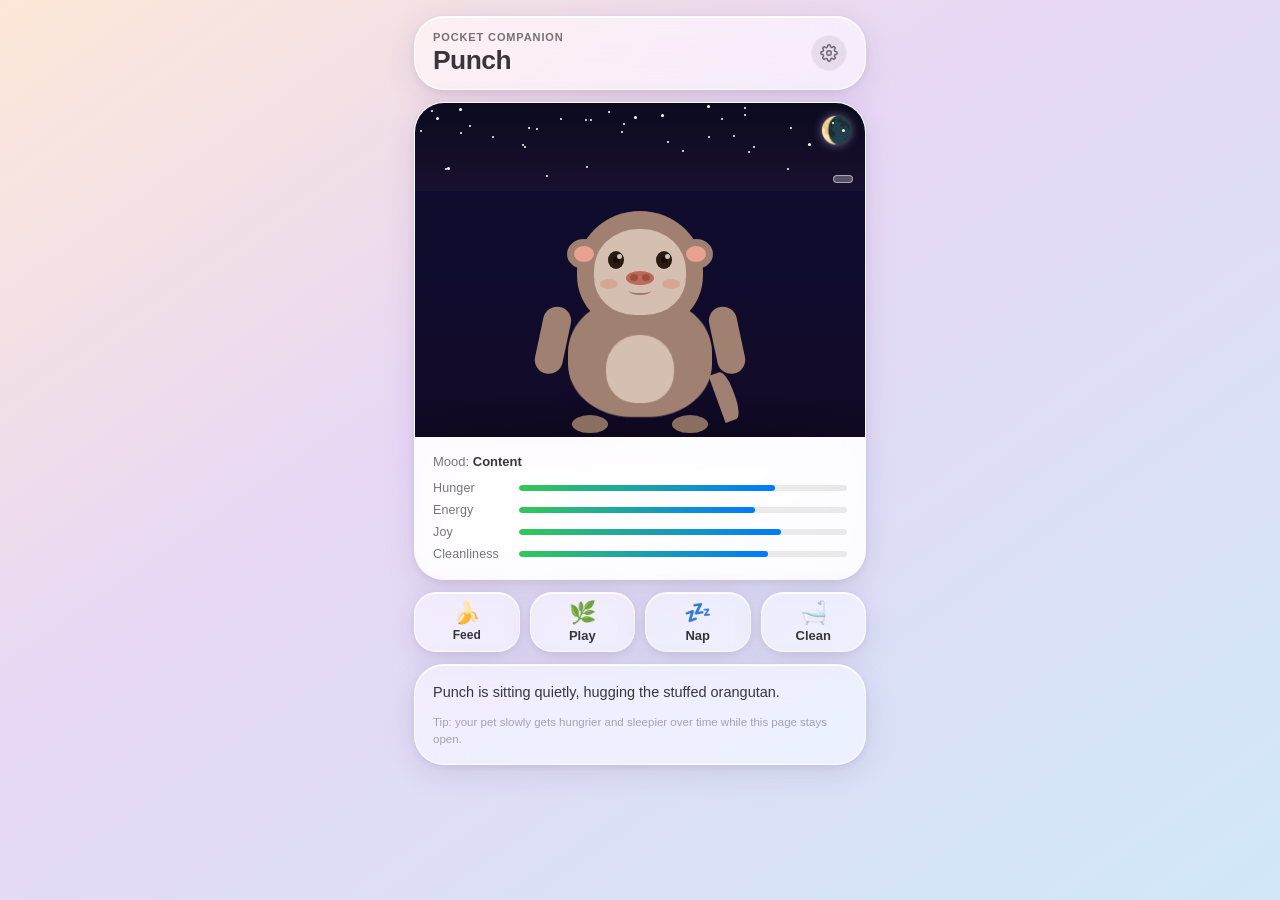
==== commit da37bf0e: "some animations fixes implemented" ====
--- a/pika.html
+++ b/pika.html
@@ -188,20 +188,74 @@
             <p class="settings-label">Location</p>
             <div class="settings-row">
               <span>City</span>
-              <span id="locationLabel" style="font-size:13px;color:var(--text-secondary);text-align:right;max-width:55%;">Not set</span>
-            </div>
-            <div style="display:flex;gap:8px;padding-bottom:10px;">
+              <span
+                id="locationLabel"
+                style="
+                  font-size: 13px;
+                  color: var(--text-secondary);
+                  text-align: right;
+                  max-width: 55%;
+                "
+                >Not set</span
+              >
+            </div>
+            <div style="display: flex; gap: 8px; padding-bottom: 10px">
               <input
                 type="text"
                 id="cityInput"
                 placeholder="e.g. Tallinn"
                 autocomplete="off"
-                style="flex:1;background:rgba(120,120,128,0.1);border:1px solid var(--glass-border-dim);border-radius:var(--r-pill);padding:7px 14px;font-size:14px;color:var(--text-on-glass);font-family:inherit;outline:none;"
+                style="
+                  flex: 1;
+                  background: rgba(120, 120, 128, 0.1);
+                  border: 1px solid var(--glass-border-dim);
+                  border-radius: var(--r-pill);
+                  padding: 7px 14px;
+                  font-size: 14px;
+                  color: var(--text-on-glass);
+                  font-family: inherit;
+                  outline: none;
+                "
               />
-              <button id="citySearchBtn" style="padding:7px 14px;border-radius:var(--r-pill);background:rgba(0,122,255,0.14);border:1px solid rgba(0,122,255,0.25);color:var(--accent);font-size:13px;font-weight:600;cursor:pointer;white-space:nowrap;font-family:inherit;">Set</button>
-            </div>
-            <button id="geoLocateBtn" style="width:100%;padding:8px 14px;border-radius:var(--r-lg);background:rgba(120,120,128,0.1);border:1px solid var(--glass-border-dim);color:var(--text-secondary);font-size:13px;font-weight:500;cursor:pointer;font-family:inherit;margin-bottom:10px;">📍 Use my current location</button>
-            <p class="settings-hint">Coordinates are saved locally — your browser won't ask again.</p>
+              <button
+                id="citySearchBtn"
+                style="
+                  padding: 7px 14px;
+                  border-radius: var(--r-pill);
+                  background: rgba(0, 122, 255, 0.14);
+                  border: 1px solid rgba(0, 122, 255, 0.25);
+                  color: var(--accent);
+                  font-size: 13px;
+                  font-weight: 600;
+                  cursor: pointer;
+                  white-space: nowrap;
+                  font-family: inherit;
+                "
+              >
+                Set
+              </button>
+            </div>
+            <button
+              id="geoLocateBtn"
+              style="
+                width: 100%;
+                padding: 8px 14px;
+                border-radius: var(--r-lg);
+                background: rgba(120, 120, 128, 0.1);
+                border: 1px solid var(--glass-border-dim);
+                color: var(--text-secondary);
+                font-size: 13px;
+                font-weight: 500;
+                cursor: pointer;
+                font-family: inherit;
+                margin-bottom: 10px;
+              "
+            >
+              📍 Use my current location
+            </button>
+            <p class="settings-hint">
+              Coordinates are saved locally — your browser won't ask again.
+            </p>
           </div>
 
           <div class="settings-section">
@@ -246,8 +300,8 @@
               <div class="ear ear-left"></div>
               <div class="ear ear-right"></div>
               <div class="face">
-                <span class="eye eye-left"></span>
-                <span class="eye eye-right"></span>
+                <span class="eye eye-left"><span class="pupil"></span></span>
+                <span class="eye eye-right"><span class="pupil"></span></span>
                 <span class="nose"></span>
                 <span class="mouth"></span>
                 <span class="cheek cheek-left"></span>
--- a/style.css
+++ b/style.css
@@ -2124,7 +2124,7 @@
   }
 }
 .pet.idle-tailwag .tail {
-  animation: tail-wag 0.55s ease-in-out forwards;
+  animation: tail-wag 0.75s cubic-bezier(0.45, 0, 0.55, 1) forwards;
   transform-origin: top center;
 }
 
@@ -2166,10 +2166,10 @@
   }
 }
 .pet.idle-scratch .arm-right {
-  animation: scratch-arm 0.9s ease-in-out forwards;
+  animation: scratch-arm 1.15s cubic-bezier(0.45, 0, 0.55, 1) forwards;
 }
 .pet.idle-scratch .head {
-  animation: scratch-head 0.9s ease-in-out forwards;
+  animation: scratch-head 1.15s cubic-bezier(0.45, 0, 0.55, 1) forwards;
 }
 
 /* — LOOK AROUND — head pans left then right */
@@ -2189,7 +2189,7 @@
   }
 }
 .pet.idle-look .head {
-  animation: look-around 1s ease-in-out forwards;
+  animation: look-around 1.35s cubic-bezier(0.45, 0, 0.55, 1) forwards;
 }
 
 /* — BOUNCE — gentle sitting bob */
@@ -2221,11 +2221,10 @@
   }
 }
 .pet.idle-bounce {
-  animation: idle-bounce 0.65s cubic-bezier(0.36, 0.07, 0.19, 0.97) forwards;
+  animation: idle-bounce 0.85s cubic-bezier(0.34, 1.4, 0.64, 1) forwards;
 }
 .pet.idle-bounce .foot {
-  animation: idle-bounce-feet 0.65s cubic-bezier(0.36, 0.07, 0.19, 0.97)
-    forwards;
+  animation: idle-bounce-feet 0.85s cubic-bezier(0.34, 1.4, 0.64, 1) forwards;
 }
 
 /* — SHIVER (cold / tired) — */
@@ -2248,7 +2247,7 @@
   }
 }
 .pet.idle-shiver {
-  animation: shiver 0.35s ease-in-out 3 forwards;
+  animation: shiver 0.42s cubic-bezier(0.45, 0, 0.55, 1) 3 forwards;
 }
 
 /* — IDLE YAWN — slow head tilt, big mouth open, sleepy eyes */
@@ -2306,13 +2305,13 @@
   }
 }
 .pet.idle-yawn .head {
-  animation: idle-yawn-head 1.6s ease-in-out forwards;
+  animation: idle-yawn-head 2.1s cubic-bezier(0.45, 0, 0.55, 1) forwards;
 }
 .pet.idle-yawn .mouth {
-  animation: idle-yawn-mouth 1.6s ease-in-out forwards;
+  animation: idle-yawn-mouth 2.1s cubic-bezier(0.45, 0, 0.55, 1) forwards;
 }
 .pet.idle-yawn .eye {
-  animation: idle-yawn-eyes 1.6s ease-in-out forwards !important;
+  animation: idle-yawn-eyes 2.1s cubic-bezier(0.45, 0, 0.55, 1) forwards !important;
 }
 
 /* — DOZE — eyes droop shut, head slowly bobs down, Zzz emitted by JS */
@@ -2357,13 +2356,13 @@
   }
 }
 .pet.idle-doze .head {
-  animation: doze-head 2s ease-in-out forwards;
+  animation: doze-head 2.5s cubic-bezier(0.45, 0, 0.55, 1) forwards;
 }
 .pet.idle-doze .eye {
-  animation: doze-eyes 2s ease-in-out forwards !important;
+  animation: doze-eyes 2.5s cubic-bezier(0.45, 0, 0.55, 1) forwards !important;
 }
 .pet.idle-doze .body {
-  animation: doze-body 2s ease-in-out forwards;
+  animation: doze-body 2.5s cubic-bezier(0.45, 0, 0.55, 1) forwards;
 }
 
 /* — GROOM — both arms reach up and smooth the head fur */
@@ -2416,13 +2415,13 @@
   }
 }
 .pet.idle-groom .arm-left {
-  animation: groom-arm-l 1.1s ease-in-out forwards;
+  animation: groom-arm-l 1.45s cubic-bezier(0.45, 0, 0.55, 1) forwards;
 }
 .pet.idle-groom .arm-right {
-  animation: groom-arm-r 1.1s ease-in-out forwards;
+  animation: groom-arm-r 1.45s cubic-bezier(0.45, 0, 0.55, 1) forwards;
 }
 .pet.idle-groom .head {
-  animation: groom-head 1.1s ease-in-out forwards;
+  animation: groom-head 1.45s cubic-bezier(0.45, 0, 0.55, 1) forwards;
 }
 
 /* — SNIFF — head dips forward twice like sniffing the ground */
@@ -2458,10 +2457,10 @@
   }
 }
 .pet.idle-sniff .head {
-  animation: sniff-head 1s ease-in-out forwards;
+  animation: sniff-head 1.25s cubic-bezier(0.45, 0, 0.55, 1) forwards;
 }
 .pet.idle-sniff .nose {
-  animation: sniff-nose 1s ease-in-out forwards;
+  animation: sniff-nose 1.25s cubic-bezier(0.45, 0, 0.55, 1) forwards;
 }
 
 /* — WAKE-UP STRETCH — arms spread wide, body tall, big yawn then settle */
@@ -2571,22 +2570,22 @@
   }
 }
 .pet.action-wakeup {
-  animation: wakeup-body 1.4s ease-in-out forwards;
+  animation: wakeup-body 1.7s cubic-bezier(0.34, 1.4, 0.64, 1) forwards;
 }
 .pet.action-wakeup .arm-left {
-  animation: wakeup-arm-l 1.4s ease-in-out forwards;
+  animation: wakeup-arm-l 1.7s cubic-bezier(0.34, 1.4, 0.64, 1) forwards;
 }
 .pet.action-wakeup .arm-right {
-  animation: wakeup-arm-r 1.4s ease-in-out forwards;
+  animation: wakeup-arm-r 1.7s cubic-bezier(0.34, 1.4, 0.64, 1) forwards;
 }
 .pet.action-wakeup .head {
-  animation: wakeup-head 1.4s ease-in-out forwards;
+  animation: wakeup-head 1.7s cubic-bezier(0.34, 1.4, 0.64, 1) forwards;
 }
 .pet.action-wakeup .mouth {
-  animation: wakeup-mouth 1.4s ease-in-out forwards;
+  animation: wakeup-mouth 1.7s cubic-bezier(0.45, 0, 0.55, 1) forwards;
 }
 .pet.action-wakeup .eye {
-  animation: wakeup-eyes 1.4s ease-in-out forwards !important;
+  animation: wakeup-eyes 1.7s cubic-bezier(0.34, 1.4, 0.64, 1) forwards !important;
 }
 
 /* — WAVE — one arm lifts and waves side-to-side */
@@ -2612,7 +2611,60 @@
   }
 }
 .pet.idle-wave .arm-left {
-  animation: wave-arm 0.85s ease-in-out forwards;
+  animation: wave-arm 1.05s cubic-bezier(0.45, 0, 0.55, 1) forwards;
+}
+
+/* ── IDLE BREATHING — always-on, runs on .body independent of all other anims ── */
+
+@keyframes breathe-body {
+  0%, 100% {
+    transform: scaleX(1)    scaleY(1)    translateY(0);
+  }
+  40% {
+    transform: scaleX(1.025) scaleY(1.03)  translateY(-1px);
+  }
+  60% {
+    transform: scaleX(1.02)  scaleY(1.025) translateY(-1px);
+  }
+}
+
+@keyframes breathe-head {
+  0%, 100% {
+    transform: translateX(-50%) translateY(0);
+  }
+  45% {
+    transform: translateX(-50%) translateY(-2px);
+  }
+}
+
+/* Apply to the torso and head — not .pet itself so action/idle anims
+   on those same elements can override without fighting the root transform */
+.body {
+  animation: breathe-body 3.8s cubic-bezier(0.45, 0, 0.55, 1) infinite;
+  transform-origin: center bottom;
+  will-change: transform;
+}
+
+/* Head rises slightly with each inhale */
+.head {
+  animation: breathe-head 3.8s cubic-bezier(0.45, 0, 0.55, 1) infinite;
+}
+
+/* Pause breathing while an action or idle anim is running on those parts —
+   the more-specific selector wins and the override is `animation: none` */
+.pet[class*="action-"] .body,
+.pet[class*="idle-"]   .body {
+  animation: none;
+}
+.pet[class*="action-"] .head,
+.pet.idle-look         .head,
+.pet.idle-scratch      .head,
+.pet.idle-yawn         .head,
+.pet.idle-doze         .head,
+.pet.idle-groom        .head,
+.pet.idle-sniff        .head,
+.pet.action-wakeup     .head {
+  animation: none;
 }
 
 /* ── RESPONSIVE ─────────────────────────────────────────────────── */
@@ -2640,3 +2692,37 @@
     right: 16px;
   }
 }
+
+/* ── EYE TRACKING ───────────────────────────────────────────────── */
+
+/* .eye is position:absolute in the pet CSS — we must not change that.
+   We make it a flex container so the pupil centres naturally as a
+   flex child; flex on an abs-positioned element is perfectly valid. */
+
+.eye {
+  display: flex;
+  align-items: center;
+  justify-content: center;
+  overflow: hidden;
+}
+
+.pupil {
+  /* flex child — no position needed, centred by the parent flex rules */
+  flex-shrink: 0;
+  width: 6px;
+  height: 6px;
+  border-radius: 50%;
+  background: #1a0a00;
+  transform: translate(0, 0);
+  transition: transform 60ms linear;
+  will-change: transform;
+  pointer-events: none;
+}
+
+/* Pupils drift back to centre during sleep/yawn states */
+.pet.exhausted .pupil,
+.pet.action-yawn .pupil,
+.pet.idle-doze .pupil {
+  transition: transform 400ms var(--ease-out);
+  transform: translate(0, 0) !important;
+}
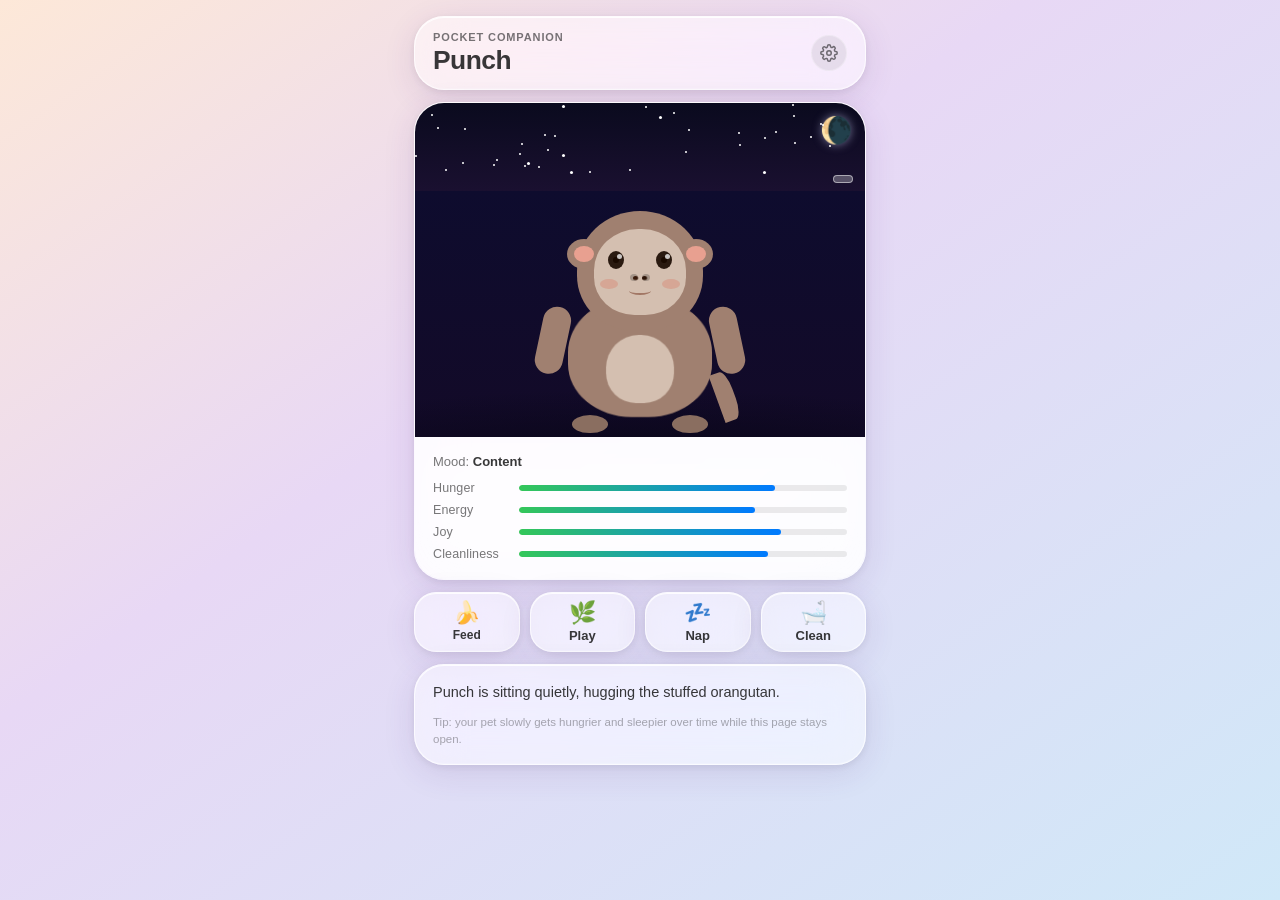
==== commit d8389f72: "smol fixes" ====
--- a/pika.html
+++ b/pika.html
@@ -302,7 +302,10 @@
               <div class="face">
                 <span class="eye eye-left"><span class="pupil"></span></span>
                 <span class="eye eye-right"><span class="pupil"></span></span>
-                <span class="nose"></span>
+                <span class="nose"
+                  ><span class="nostril nostril-left"></span
+                  ><span class="nostril nostril-right"></span
+                ></span>
                 <span class="mouth"></span>
                 <span class="cheek cheek-left"></span>
                 <span class="cheek cheek-right"></span>
--- a/style.css
+++ b/style.css
@@ -2446,22 +2446,11 @@
     transform: translateX(-50%) rotate(-3deg) translateY(1px);
   }
 }
-@keyframes sniff-nose {
-  0%,
-  100% {
-    transform: scale(1);
-  }
-  25%,
-  60% {
-    transform: scale(1.18);
-  }
-}
+
 .pet.idle-sniff .head {
   animation: sniff-head 1.25s cubic-bezier(0.45, 0, 0.55, 1) forwards;
 }
-.pet.idle-sniff .nose {
-  animation: sniff-nose 1.25s cubic-bezier(0.45, 0, 0.55, 1) forwards;
-}
+/* nose scale animation removed */
 
 /* — WAKE-UP STRETCH — arms spread wide, body tall, big yawn then settle */
 @keyframes wakeup-body {
@@ -2617,23 +2606,39 @@
 /* ── IDLE BREATHING — always-on, runs on .body independent of all other anims ── */
 
 @keyframes breathe-body {
-  0%, 100% {
-    transform: scaleX(1)    scaleY(1)    translateY(0);
+  0%,
+  100% {
+    transform: scaleX(1) scaleY(1) translateY(0);
   }
   40% {
-    transform: scaleX(1.025) scaleY(1.03)  translateY(-1px);
+    transform: scaleX(1.025) scaleY(1.03) translateY(-1px);
   }
   60% {
-    transform: scaleX(1.02)  scaleY(1.025) translateY(-1px);
+    transform: scaleX(1.02) scaleY(1.025) translateY(-1px);
   }
 }
 
 @keyframes breathe-head {
-  0%, 100% {
+  0%,
+  100% {
     transform: translateX(-50%) translateY(0);
   }
   45% {
     transform: translateX(-50%) translateY(-2px);
+  }
+}
+
+/* Nostrils flare subtly in sync with inhale — peaks at 40% like breathe-body */
+@keyframes breathe-nose {
+  0%,
+  100% {
+    transform: scaleX(1) scaleY(1);
+  }
+  40% {
+    transform: scaleX(1.12) scaleY(0.92);
+  }
+  60% {
+    transform: scaleX(1.08) scaleY(0.95);
   }
 }
 
@@ -2650,20 +2655,50 @@
   animation: breathe-head 3.8s cubic-bezier(0.45, 0, 0.55, 1) infinite;
 }
 
+/* .nose becomes a flex row so the two nostril children sit side-by-side;
+   it keeps its position/size from the monkey character CSS unchanged */
+.nose {
+  display: flex;
+  align-items: center;
+  justify-content: center;
+  gap: 4px;
+  background: transparent !important;
+  border-radius: 0 !important;
+  box-shadow: none !important;
+}
+
+/* Each nostril inherits the original nose visual — small dark oval */
+.nostril {
+  display: inline-block;
+  width: 5px;
+  height: 4px;
+  background: #3a1a0a;
+  border-radius: 50%;
+  transform-origin: center center;
+  animation: breathe-nose 3.8s cubic-bezier(0.45, 0, 0.55, 1) infinite;
+  will-change: transform;
+}
+
 /* Pause breathing while an action or idle anim is running on those parts —
    the more-specific selector wins and the override is `animation: none` */
 .pet[class*="action-"] .body,
-.pet[class*="idle-"]   .body {
+.pet[class*="idle-"] .body {
   animation: none;
 }
 .pet[class*="action-"] .head,
-.pet.idle-look         .head,
-.pet.idle-scratch      .head,
-.pet.idle-yawn         .head,
-.pet.idle-doze         .head,
-.pet.idle-groom        .head,
-.pet.idle-sniff        .head,
-.pet.action-wakeup     .head {
+.pet.idle-look .head,
+.pet.idle-scratch .head,
+.pet.idle-yawn .head,
+.pet.idle-doze .head,
+.pet.idle-groom .head,
+.pet.idle-sniff .head,
+.pet.action-wakeup .head {
+  animation: none;
+}
+
+/* Pause nostril breathe when any action or idle anim is running */
+.pet[class*="action-"] .nostril,
+.pet[class*="idle-"] .nostril {
   animation: none;
 }
 
